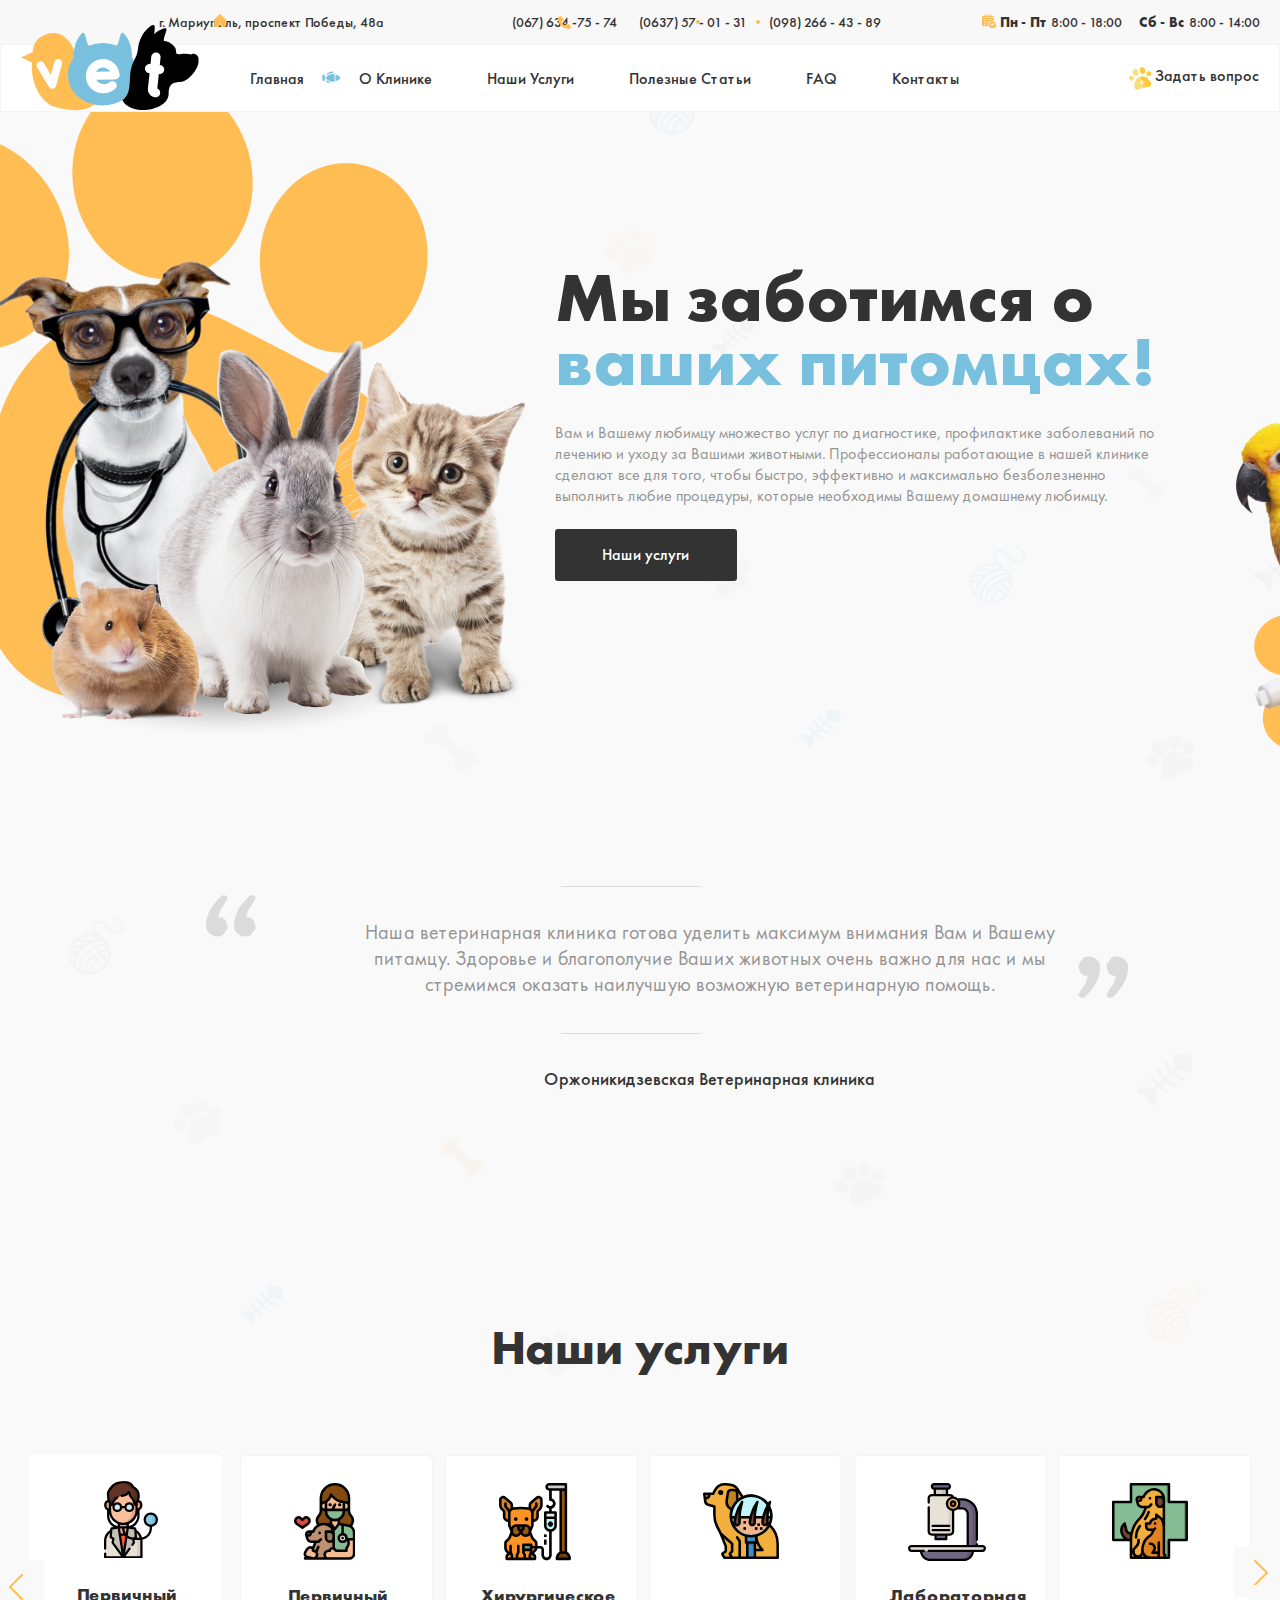
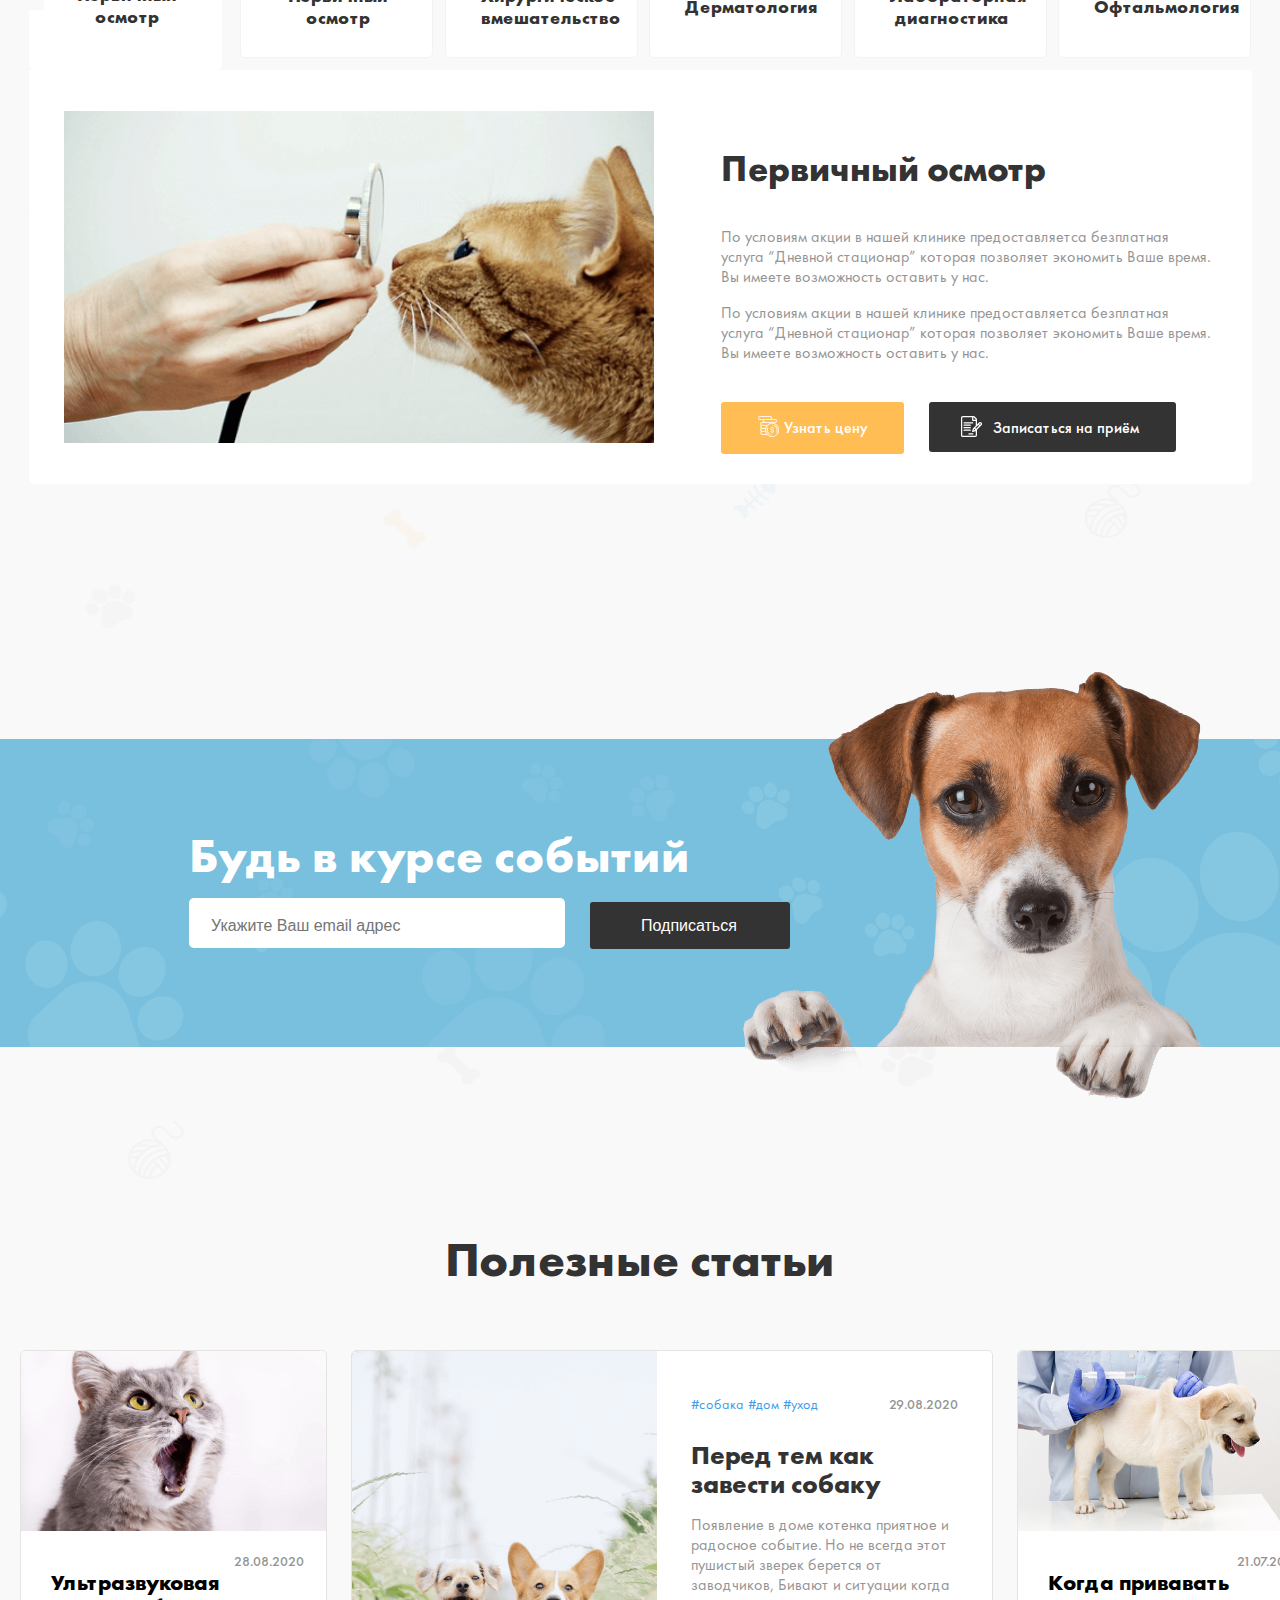
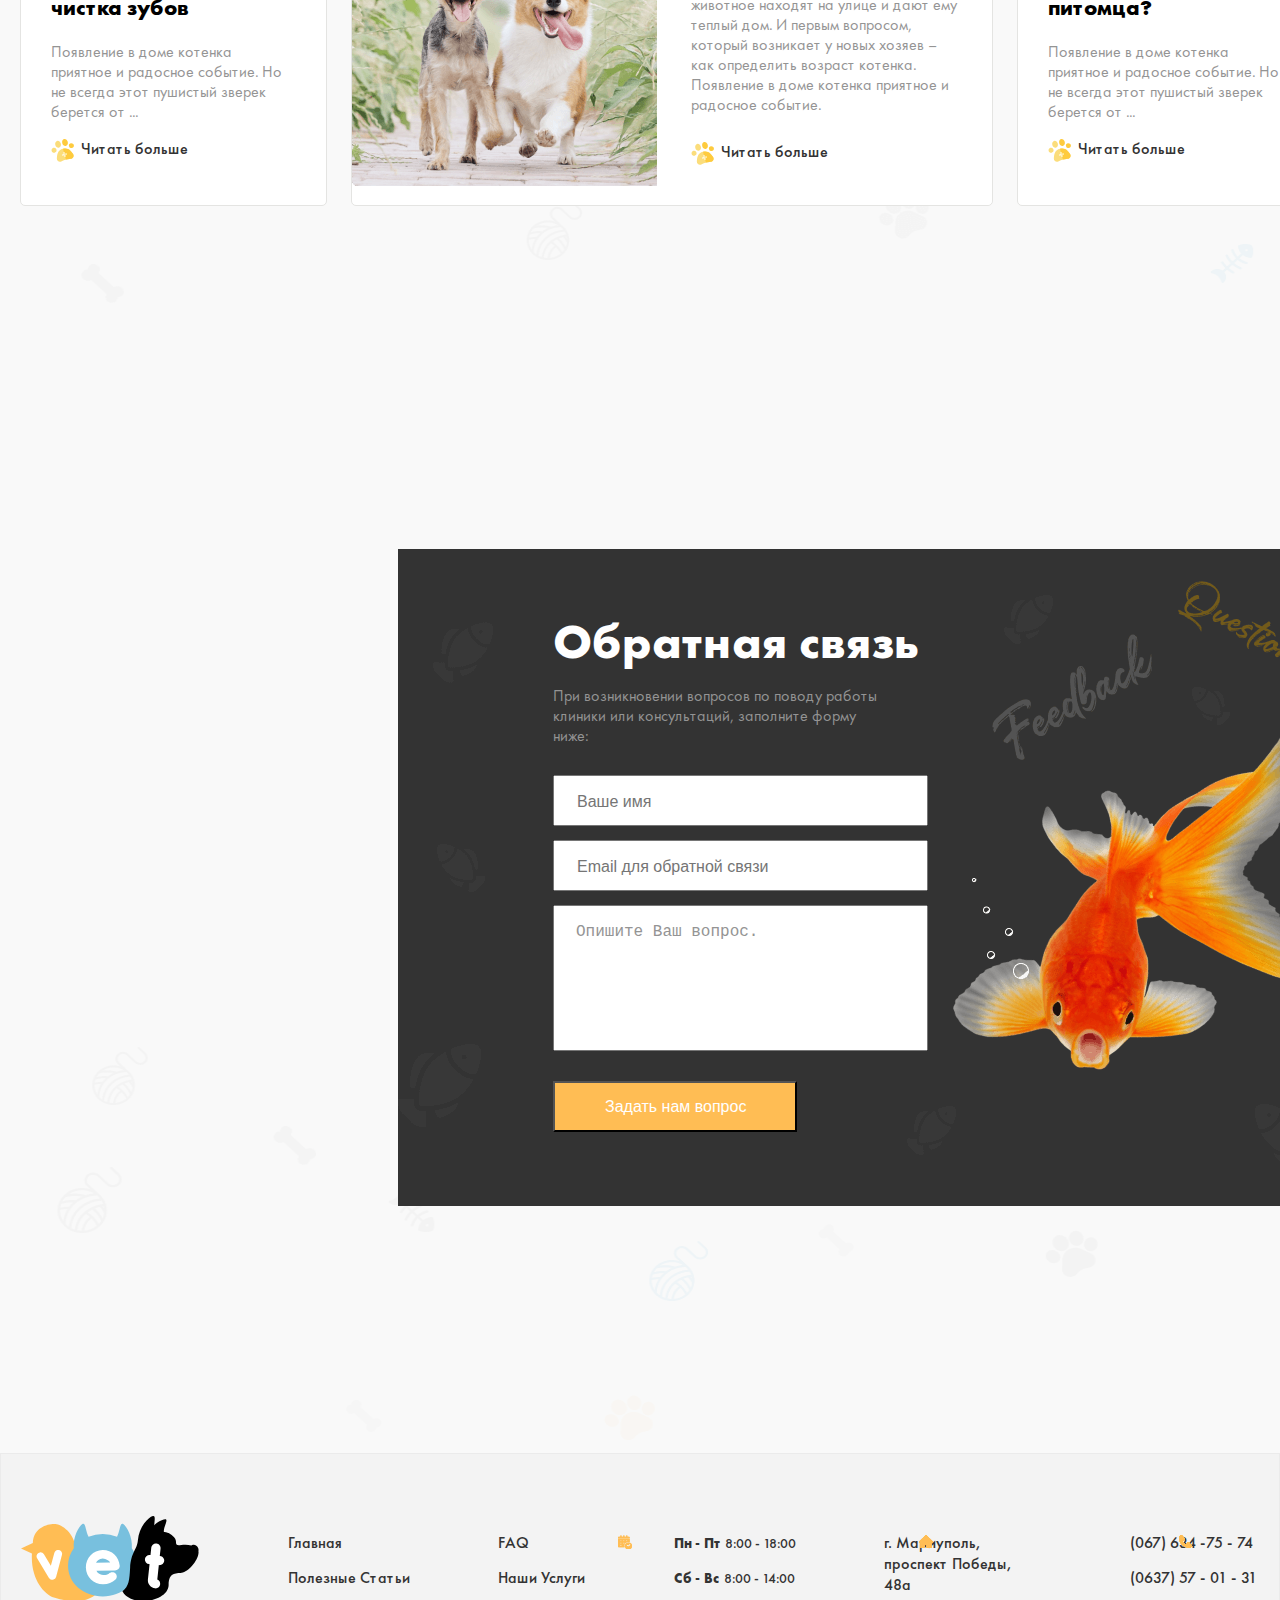
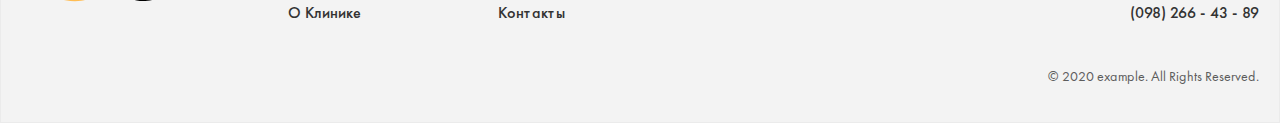
==== index.html @ 791bf82a "O'zgardi" ====
<!DOCTYPE html>
<html lang="en">
<head>
  <meta charset="UTF-8">
  <meta http-equiv="X-UA-Compatible" content="IE=edge">
  <meta name="viewport" content="width=device-width, initial-scale=1.0">
  <link rel="stylesheet" href="./main.css">
  <title>Vetrinary clinic</title>
</head>
<body>
  <!-- Header started -->
  <header class="site-header">
    <div class="header-start">
      <div class="container">
        <address class="header-adress">
          <a href="https://goo.gl/maps/UdEhV4nHPHEZVqum6" target="blank" class="start-link">г. Мариуполь, проспект Победы, 48а</a>
          <ul class="adress-list">
            <li class="adress-item">
              <a href="tell:+0676347574" class="adress-link">(067) 634 -75 - 74</a>
            </li>
            <li class="adress-item">
              <a href="tell:+0637570131" class="adress-link">(0637) 57 - 01 - 31</a>
            </li>
            <li class="adress-item">
              <a href="tell:+0982664389" class="adress-link">(098) 266 - 43 - 89</a>
            </li>
          </ul>
          <ul class="time-list">
            <li class="time-item">
              <strong class="time-bold">Пн - Пт</strong>
              <time class="adress-time" datetime="2023-11-07T08:00+05:00">8:00 - 18:00</time>
            </li>
            <li class="time-item">
              <strong class="time-bold">Сб - Вс</strong>
              <time class="adress-time" datetime="2023-11-07T08:00+05:00">8:00 - 14:00</time>
            </li>
          </ul>
        </address>
      </div>
    </div>
    <div class="header-wrapper">
      <div class="container">
        <div class="header-wrap">
          <a href="index.html" class="header-link">
            <img src="./images/logo.svg" width="178" height="86" alt="Veteterinary cilinic's logo" class="header-image">
          </a>
          <nav class="site-nav">
            <ul class="nav-list">
              <li class="nav-item">
                <a href="#" class="nav-link">Главная</a>
              </li><li class="nav-item">
                <a href="#" class="nav-link">О Клинике</a>
              </li>
              <li class="nav-item">
                <a href="#" class="nav-link">Наши Услуги</a>
              </li>
              <li class="nav-item">
                <a href="#" class="nav-link">Полезные Статьи</a>
              </li>
              <li class="nav-item">
                <a href="#" class="nav-link">FAQ</a>
              </li>
              <li class="nav-item">
                <a href="#" class="nav-link">Контакты</a>
              </li>
            </ul>
          </nav>
          <a href="#" class="header-end__link">Задать вопрос</a>
        </div>
      </div>
    </div>

  </header>
  <!-- Header finished -->
  <!-- Main section started  -->
  <main class="site-main">
    <!-- Hero section started -->
    <section class="hero">
      <div class="container">
        <div class="hero-wrapper">
          <h1 class="hero-title">Мы заботимся о
            <span class="hero-span">ваших питомцах!</span>
          </h1>
          <p class="hero-desc" title="Вам и Вашему любимцу множество услуг по диагностике, профилактике заболеваний по лечению и уходу за Вашими животными. Профессионалы работающие в нашей клинике сделают все для того, чтобы быстро, эффективно и максимально безболезненно выполнить любие процедуры, которые необходимы Вашему домашнему любимцу.">Вам и Вашему любимцу множество услуг по диагностике, профилактике заболеваний по лечению и уходу за Вашими животными. Профессионалы работающие в нашей клинике сделают все для того, чтобы быстро, эффективно и максимально безболезненно выполнить любие процедуры, которые необходимы Вашему домашнему любимцу.</p>
          <a href="" class="hero-link">Наши услуги</a>
        </div>
      </div>
    </section>
    <!-- Hero sectio finished  -->
    <!-- Article section  -->
    <div class="wrap-article">
      <div class="container">
        <div class="article-wrapper">
          <blockquote class="article-blockquote">Наша ветеринарная клиника готова уделить максимум внимания Вам и Вашему питамцу. Здоровье и благополучие Ваших животных очень важно для нас и мы стремимся оказать наилучшую возможную ветеринарную помощь.</blockquote>
          <cite class="article-cite">Оржоникидзевская Ветеринарная клиника</cite>
        </div>
      </div>
    </div>
    <!-- Article section finished  -->
    <!-- Servise section started  -->
    <section class="services">
      <div class="container">
        <h2 class="services-title">Наши услуги</h2>
        <div class="services-wrapper">
          <button type="button" class="services-button"></button>
          <ul class="services-list">
            <li class="services-item">
              <a href="#" class="services-link">
                <h3 class="services-subtitle__befor">Первичный осмотр</h3>
              </a>
            </li>
            <li class="services-item">
              <a href="#" class="services-link">
                <h3   data-1="1234" class="services-subtitle">Первичный осмотр</h3>
              </a>
            </li>
            <li class="services-item">
              <a href="#" class="services-link">
                <h3 class="services-subtitle">Хирургическое вмешательство</h3>
              </a>
            </li>
            <li class="services-item">
              <a href="#" class="services-link">
                <h3 class="services-subtitle">Дерматология</h3>
              </a>
            </li>
            <li class="services-item">
              <a href="#" class="services-link">
                <h3 class="services-subtitle">Лабораторная диагностика</h3>
              </a>
            </li>
            <li class="services-item">
              <a href="#" class="services-link">
                <h3 class="services-subtitle">Офтальмология</h3>
              </a>
            </li>
          </ul>
          <button type="button" class="services-endbutton"></button>
          <div class="services-wrap">
            <img src="./images/cat.png" width="590" height="332" alt="" class="services-image">
            <div class="end-wrapper">
              <h4 class="end-subtitle">Первичный осмотр</h4>
              <p class="top-desc">По условиям акции в нашей клинике предоставляетса безплатная услуга “Дневной стационар” которая позволяет экономить Ваше время. Вы имеете возможность оставить у нас.</p>
              <p class="end-desc">По условиям акции в нашей клинике предоставляетса безплатная услуга “Дневной стационар” которая позволяет экономить Ваше время. Вы имеете возможность оставить у нас.</p>
              <a href="#" class="top-link">Узнать цену</a>
              <a href="#" class="end-link">Записаться на приём</a>
            </div>
          </div>
        </div>
      </div>
    </section>
    <!-- Servise section finished  -->
    <!-- Article subscript started  -->
    <article class="article-subscript">
      <div class="container">
        <div class="subscript-wrapper">
          <h2 class="subscript-title">Будь в курсе событий</h2>
          <form action="https://echo.htmlacademy.ru" method="POST" autocomplete="off" class="subscript-form">
            <input class="subscript-input" type="email" name="usr-email" aria-label="user email" placeholder="Укажите Ваш email адрес"  required>
            <button type="submit" class="subscript-button">Подписаться</button>
          </form>
        </div>
      </div>
    </article>
    <!-- Article subscript finished  -->
    <section class="useful">
      <div class="container">
        <h2 class="useful-title">Полезные статьи</h2>
        <ul class="useful-list">
          <li class="useful-item active-list__item">
            <img src="./images/cattt.png" width="305" height="180" alt="cat's image" class="useful-image">
            <div class="useful-wrap">
              <time datetime="2020-08-28" class="useful-time">28.08.2020</time>
              <div class="useful-subtitle__wrap">
                <h3 class="useful-subtitle">Ультразвуковая чистка зубов</h3>
              </div>
              <div class="useful-text_wrapper">
                <p class="useful-text">Появление в доме котенка приятное и радосное событие. Но не всегда этот пушистый зверек берется от ...</p>
              </div>
              <a href="" class="useful-link">Читать больше</a>
            </div>
          </li>
          <li class="useful-item  active__item">
            <img src="./images/sayr.png" width="305" height="435" alt="trip's image" class="useful-image">
            <ul class="house-list">
              <li class="house-item">
                <div class="useful-wrapper">
                  <div class="usefull-wrap">
                    <ul class="usefull-list">
                      <li class="usefull-item">
                        <a href="" class="usefull-link">#собака</a>
                        <a href="#" class="usefull-link">#дом</a>
                        <a href="#" class="usefull-link active__link">#уход</a>
                        <time datetime="2020-02-29" class="usefull-time">29.08.2020</time>
                      </li>
                    </ul>
                  </div>
                  <div class="usefull-subtitle__wrapper">
                    <h3 class="usefull-subtitle">Перед тем как завести собаку</h3>
                    <p class="usefull-desc">Появление в доме котенка приятное и радосное событие. Но не всегда этот пушистый зверек берется от заводчиков, Бивают и ситуации когда животное находят на улице и дают ему теплый дом. И первым вопросом, который возникает у новых хозяев – как определить возраст котенка. Появление в доме котенка приятное и радосное событие.</p>
                  </div>
                  <a href="" class="useful-link">Читать больше</a>
                </div>
              </li>
            </ul>
          </li>
          <li class="useful-item">
            <img src="./images/muolaja.png" width="305" height="180" alt="treatment's image" class="useful-image">
            <div class="useful-wrap">
              <time datetime="2020-07-21" class="useful-time">21.07.2020</time>
              <h3 class="useful-subtitle">Когда привавать питомца?</h3>
              <div class="useful-text_wrapper">
                <p class="useful-text">Появление в доме котенка приятное и радосное событие. Но не всегда этот пушистый зверек берется от ...</p>
              </div>
              <a href="" class="useful-link">Читать больше</a>
            </div>
          </li>
        </ul>
      </div>
    </section>
    <!-- Article subscript finished -->
    <!-- Contact section started  -->
    <section class="contact">
      <div class="container">
        <div class="contact-wrapper">
          <div class="frame-wrap"><iframe src="https://www.google.com/maps/embed?pb=!1m18!1m12!1m3!1d2715.565682645302!2d37.642411599999996!3d47.1075844!2m3!1f0!2f0!3f0!3m2!1i1024!2i768!4f13.1!3m3!1m2!1s0x40e6e6701cd9c691%3A0xe9b99fd0268f089c!2z0L_RgNC-0YHQvy4g0J_QvtCx0LXQtNGLLCA0ONCwLCDQnNCw0YDQuNGD0L_QvtC70YwsINCU0L7QvdC10YbQutCw0Y8g0L7QsdC70LDRgdGC0YwsINCj0LrRgNCw0LjQvdCwLCA4NzUwMA!5e0!3m2!1sru!2s!4v1688660190883!5m2!1sru!2s" width="462" height="652" style="border:0;" allowfullscreen="" loading="lazy" referrerpolicy="no-referrer-when-downgrade"></iframe></div>
          <div class="contact-wrap">
            <h2 class="contact-title">Обратная связь</h2>
            <div class="text-wrap">
              <p class="contact-text">При возникновении вопросов по поводу работы клиники или консультаций, заполните форму ниже:</p>
            </div>
            <form action="https://echo.htmlacademy.ru" method="POST" autocomplete="off" class="contact-form">
              <input type="text"
              placeholder="Ваше имя" name="user_name" aria-label="user name" class="contact-input" required>
              <input type="email" name="user_email" aria-label="user email" placeholder="Email для обратной связи" class="contact-input">
              <textarea name="user_feedback" aria-label="user feedback" cols="30" rows="10" class="contact-textarea" placeholder="Опишите Ваш вопрос."></textarea>
              <button type="submit" class="contact-button">Задать нам вопрос</button>
            </form>
          </div>
        </div>
      </div>
    </section>
  </main>
  <!-- Main finished -->
  <!-- footer section starated  -->
  <footer class="site-footer">
    <div class="container">
      <address class="footer-address">
        <a href="index.html" class="footer-link">
          <img src="./images/logo.svg" width="178" height="86" alt="Veteterinary cilinic's logo" class="footer-logo">
        </a>
        <ul class="footer-list">
          <li class="footer-item">
            <a href="" class="item-link">Главная</a>
          </li>
          <li class="footer-item">
            <a href="" class="item-link">Полезные Статьи</a>
          </li>
          <li class="footer-item">
            <a href="" class="item-link">О Клинике</a>
          </li>
        </ul>
        <ul class="footer-list">
          <li class="footer-item">
            <a href="" class="item-link">FAQ</a>
          </li>
          <li class="footer-item">
            <a href="" class="item-link">Наши Услуги</a>
          </li>
          <li class="footer-item">
            <a href="" class="item-link">Контакты</a>
          </li>
        </ul>
        <ul class="footer-list">
          <li class="footer-item">
            <strong class="bold">Пн - Пт</strong>
            <time datetime="2023-11-07T08:00-06:00" class="footer-time"> 8:00 - 18:00</time>
          </li>
          <li class="footer-item">
            <strong class="bold">Сб - Вс</strong>
            <time class="footer-time" datetime="2023-11-07T08:00-02:00" >8:00 - 14:00</time>
          </li>
        </ul>
        <ul class="footer-list">
          <li class="footer-item">
            <div class="link-wrap"><a href="https://goo.gl/maps/UdEhV4nHPHEZVqum6" target="blank"  class="item-link">г. Мариуполь, проспект Победы, 48а</a></div>
          </li>
        </ul>
        <ul class="footer-list">
          <li class="footer-item">
            <a href="tel:0676347574" class="item-link">(067) 634 -75 - 74</a>
          </li>
          <li class="footer-item">
            <a href="tel:637570131" class="item-link">(0637) 57 - 01 - 31</a>
          </li>
          <li class="footer-item">
            <a href="tel:0982664389" class="item-link">(098) 266 - 43 - 89</a>
          </li>
        </ul>
      </address>
      <p class="footer-desc">© 2020 example. All Rights Reserved.</p>
    </div>
  </footer>


</body>
</html>
---- main.css ----
@font-face {
  font-display: swap;
  font-family: "FuturaPT";
  font-weight: 400;
  src: url("./fonts/FuturaPT-Book.woff") format("woff"),
  url("./fonts/FuturaPT-Book.woff2") format("woff2");
}
@font-face {
  font-display: swap;
  font-family: "FuturaPT";
  font-weight: 500;
  src: url("./fonts/FuturaPT-Medium.woff") format("woff"),
  url("./fonts/FuturaPT-Medium.woff2") format("woff2");
}
@font-face {
  font-display: swap;
  font-family: "FuturaPT";
  font-weight: 700;
  src: url("./fonts/FuturaPT-Bold.woff") format("woff"),
  url("./fonts/FuturaPT-Bold.woff2") format("woff2");
}
*{
  box-sizing: border-box;
}
html {
  height: 100%;
}
img {
  display: flex;
  flex-direction: column;
}
body {
  margin: 0;
  font-family: "FuturaPT", "Arial", sans-serif;
  font-weight: 500;
  background-image: url("./images/bgbd.png");
  background-size: 1554px 4367px;
  background-color: #f9f9f9;
}
.container {
  max-width: 1350px;
  width: 100%;
  margin: 0 auto;
  padding: 0 20px;
}
/* Header started */
.site-header {
  background-color: #fff;
}
.header-start {
  padding-top: 11px;
  padding-bottom: 12px;
  background-color: #f9f8f8;
}
.header-adress {
  position: relative;
  display: flex;
  justify-content: flex-end;
  align-items: center;
}
.start-link {
  margin-right: 128px;
  color: #333;
  font-size: 14px;
  font-style: normal;
  line-height: normal;
  text-decoration: none;
}
.start-link::before {
  position: absolute;
  top: 3px;
  left: 193px;
  width: 14px;
  height: 13px;
  background-image: url("./images/house.svg");
  background-repeat: no-repeat;
  content: "";
}
.adress-link {
  color: #333;
  font-size: 14px;
  line-height: normal;
  font-style: normal;
  text-decoration: none;
  transition:
  color 0.3s linear,
  background-color 0.3s linear,
  opacity 0.3s linear;
}
.adress-link:hover {
  color: #ffbd54;
}
.adress-link:active {
  color: #333;
  opacity: 0.6;
}
.adress-list {
  display: flex;
  margin-right: 119px;
  margin-top: 0;
  margin-bottom: 0;
  padding-left: 0;
  list-style: none;
}
.adress-list::before {
  position: absolute;
  top: 5px;
  left: 538px;
  width: 13px;
  height: 13px;
  background-image: url("./images/phone.svg");
  background-repeat: no-repeat;
  content: "";
}
.adress-item:not(:last-child) {
  margin-right: 22px;
}
.adress-item:nth-child(2)::before {
  position: absolute;
  top: 9px;
  left: 676px;
  width: 4px;
  height: 4px;
  border-radius: 50%;
  background-color: #ffbd54;
  content: "";
}
.adress-item:nth-child(2)::after {
  position: absolute;
  top: 9px;
  right: 500px;
  width: 4px;
  height: 4px;
  border-radius: 50%;
  background-color: #ffbd54;
  content: "";
}
.time-list {
  display: flex;
  margin-top: 0;
  margin-bottom: 0;
  gap: 17px;
  justify-content: space-between;
  padding-left: 0;
  list-style: none;
}
.time-list::before {
  position: absolute;
  top: 3px;
  right: 264px;
  width: 14px;
  height: 14px;
  background-image: url("./images/schedule.svg");
  content: "";
}
.time-bold {
  color: #333;
  font-size: 14px;
  font-style: normal;
  line-height: normal;
}
.adress-time {
  color: #333;
  font-size: 14px;
  font-style: normal;
  line-height: normal;
}
.header-wrapper {
  background-color: #fff;
  border: 1px solid #f3f3f3;
}
.header-wrap {
  position: relative;
  display: flex;
  justify-content: flex-end;
  align-items: center;
  padding-top: 20px;
  padding-bottom: 20px;
  z-index: 1;
}
.header-image:hover {
  opacity: 0.8;
}
.header-image:active {
  opacity: 0.6;
}
.header-link {
  position: absolute;
  top: -20px;
  left: 0;
  z-index: 3;
  text-decoration: none;
}
.nav-list {
  display: flex;
  justify-content: flex-end;
  align-items: center;
  margin-top: 0;
  margin-bottom: 0;
  padding-left: 0;
  list-style: none;
}
.nav-list::before {
  position: absolute;
  top: 22px;
  left: 299px;
  width: 20px;
  height: 20px;
  background-image: url("./images/fish.svg");
  content: "";
}
.nav-item:not(:last-child) {
  margin-right: 55px;
}
.nav-item {
  margin-right: 195px;
}

.nav-link {
  color: #333;
  font-size: 16px;
  line-height: normal;
  text-decoration: none;
  border-bottom: 5px solid transparent;
  transition:
  color 0.3s linear,
  border 0.3s linear,
  opacity 0.3s linear;
}
.nav-link:hover {
  border-color:  #f4ffad;
}
.nav-link:active {
  border-color: #f4ffad;
  opacity: 0.6;
}
.header-end__link {
  color: #333;
  text-align: right;
  font-size: 16px;
  line-height: normal;
  text-decoration: none;
  border-bottom: 5px solid transparent;
  transition:
  color 0.3s linear,
  border 0.3s linear,
  opacity 0.3s linear;
}
.header-end__link::before {
  position: absolute;
  right: 103px;
  right: 107px;
  width: 25px;
  height: 25px;
  background-image: url("./images/dog.svg");
  content: "";
}
.header-end__link:hover {
  border-color: #f4ffad;
}
.header-end__link:active {
  opacity: 0.6;
}
/* Header started  */
/* Hero section started  */
.site-main {
}
.hero {
  padding-top: 153px;
  padding-right: 97px;
  padding-bottom: 354px;
  background-position: calc(50% - 517px) calc(50% + -155px), calc(50% - -740px) calc(50% + 120px);
  background-image: url("./images/Grouphero.png"), url("./images/Groupheroikki.png");
  background-repeat: no-repeat;
}
.hero-wrapper {
  position: relative;
  margin-left: auto;
  width: 608px;
}
.hero-title {
  margin-top: 0;
  margin-bottom: 29px;
  color: #333;
  font-size: 70px;
  font-weight: 700;
  line-height: 64px;
}
.hero-span {
  display: block;
  color: #78c0de;
  font-size: 70px;
  font-weight: 700;
  line-height: 64px;

}
.hero-desc {
  margin-top: 0;
  margin-bottom: 38px;
  color: #949494;
  font-size: 16px;
  font-weight: 400;
  line-height: 21px;
}
.hero-link {
  padding: 15px 48px 16px 47px;
  color: #fff;
  font-size: 16px;
  line-height: normal;
  border-radius: 3px;
  background-color: #333;
  text-decoration: none;
  transition:
  color 0.3s linear,
  background-color 0.3s linear,
  opacity 0.3s linear;
}
.hero-link:hover {
  color: #333;
  border-radius: 3px;
  background-color: #ffbd54;
}
.hero-link:active {
  color: #333;
  border-radius: 3px;
  background-color: #ffbd54;
  opacity: 0.6;
}
/* Header section finished */
/* Article section started  */
.wrap-article {
  padding-bottom: 191px;
  position: relative;
}
.article-wrapper {
  width: 753px;
  margin-left: 313px;
  margin-right: 244px;
}
.article-wrapper::before {
  position: absolute;
  top: calc(25% - 115px);
  left: calc(50% + -434px);
  width: 142px;
  height: 128px;
  background-image: url("./images/left.svg");
  background-repeat: no-repeat;
  content: "";
}
.article-wrapper::after {
  position: absolute;
  top: calc(25% - 54px);
  right: calc(50% + -580px);
  width: 142px;
  height: 128px;
  background-image: url("./images/right.svg");
  background-repeat: no-repeat;
  content: "";
}
.article-blockquote {
  display: flex;
  align-items: center;
  margin: 0;
  margin-bottom: 70px;
  color: #949494;
  text-align: center;
  font-size: 20px;
  font-weight: 400;
  line-height: normal;
}
.article-blockquote::before {
  position: absolute;
  top: calc(25% - 124px);
  left: calc(50% + -79px);
  width: 142px;
  height: 1px;
  background-image: url("./images/line.svg");
  background-repeat: no-repeat;
  content: "";
}
.article-blockquote::after {
  position: absolute;
  top: calc(25% - -23px);
  left: calc(50% + -79px);
  width: 142px;
  height: 1px;
  background-image: url("./images/line.svg");
  background-repeat: no-repeat;
  content: "";
}
.article-cite {
  display: block;
  margin: 0 auto;
  text-align: center;
  color: #333;
  font-size: 18px;
  font-style: normal;
  line-height: normal;
}
/* Article section finished */
/* services section started  */
.services {
  padding-bottom: 145px;
}
.services-title {
  text-align: center;
  margin-bottom: 80px;
  color: #333;
  font-size: 48px;
  font-weight: 700;
  line-height: 54px;
}
.services-wrapper {
  position: relative;
}
.services-button {
  position: absolute;
  top: 105px;
  left: -26px;
  width: 50px;
  height: 50px;
  margin-right: 50px;
  background-color: #f9f9f9;
  border: none;
  z-index: 5;
  transition:
  color 0.3s linear,
  background-color 0.3s linear,
  opacity 0.3s linear;
}
.services-endbutton {
  position: absolute;
  top: 92px;
  right: -74px;
  width: 50px;
  height: 50px;
  margin-right: 50px;
  background-color: #f9f9f9;
  border: none;
  z-index: 5;
  transition:
  color 0.3s linear,
  background-color 0.3s linear,
  opacity 0.3s linear;
}
.services-button::before {
  position: absolute;
  top: 14px;
  left: 15px;
  width: 14px;
  height: 26px;
  background-image: url("./images/arrow.svg");
  background-repeat: no-repeat;
  content: "";
}
.services-endbutton::after {
  position: absolute;
  top: 12px;
  right: 16px;
  width: 14px;
  height: 26px;
  background-image: url("./images/arrowch.svg");
  background-repeat: no-repeat;
  content: "";
}
.services-button:hover  {
  background-color: #fff;
}
.services-button:active  {
  opacity: 0.6;
}
.services-endbutton:hover {
  background-color: #fff;
}
.services-endbutton:active {
  opacity: 0.6;
}
.services-list {
  display: flex;
  justify-content: space-between;
  align-items: flex-start;
  width: 1223px;
  margin: 0 auto;
  margin-bottom: 0;
  padding-left: 0;
  list-style: none;
}
.services-item {
  position: relative;
  width: 193px;
  padding: 129px 32px 28px 35px;
  border-radius: 5px 5px 0px 0px;
  background-color: #fff;
  border-radius: 5px;
  margin: 0;
  border: 1px solid #f3f3f3;
  transition:
  color 0.3s linear,
  background-color 0.3s linear,
  opacity 0.3s linear;
}
.services-item:hover {
  opacity: 0.8;
}
.services-item:active {
  opacity: 0.6;
}
.services-item:first-child {
  width: 193px;
  border-bottom: 42px;
  margin: 0;
  margin-right: 7px;
  padding-bottom: 42px;
  border: none;
}
.services-item:nth-child(2) {
  width: 193px;
}
.services-item:nth-child(3) {
  width: 193px;
}
.services-item:nth-child(4) {
  width: 193px;
  padding-top: 140px;
  padding-bottom: 39px;
}
.services-item:nth-child(5) {
  width: 193px;
}.services-item:nth-child(6) {
  width: 193px;
  padding-top: 140px;
  padding-bottom: 39px;
}

.services-item:nth-child(5) {
  width: 193px;
}
.services-item:nth-child(6) {
  width: 193px;
  padding-top: 140px;
  padding-bottom: 39px;
}
.services-link {
  text-decoration: none;
}
.services-subtitle {
  margin-top: 0;
  margin-bottom: 0;
  color: #333;
  text-align: center;
  font-size: 18px;
  line-height: 22px;
}
.services-subtitle__befor {
  margin-top: 0;
  margin-bottom: 0;
  color: #333;
  text-align: center;
  font-size: 18px;
  line-height: 22px;
}
.services-subtitle__befor::before {
  position: absolute;
  top: 26px;
  left: 75px;
  width: 61px;
  height: 77px;
  background-image: url("./images/doctor.svg");
  background-repeat: no-repeat;
  content: "";
}
.services-subtitle::before {
  position: absolute;
  top: 27px;
  left: 53px;
  width: 61px;
  height: 77px;
  content: "";
}
.services-item:nth-child(2) .services-subtitle::before {
  background-image: url("./images/woman.svg");
  width: 61px;
  height: 77px;
}
.services-item:nth-child(3) .services-subtitle::before{
  background-image: url("./images/dogm.svg");
  width: 72px;
  height: 78px;
}
.services-item:nth-child(4) .services-subtitle::before {
  background-image: url("./images/gogdog.svg");
  width: 76px;
  height: 76px;
}
.services-item:nth-child(5) .services-subtitle::before {
  background-image: url("./images/texnno.svg");
  width: 78px;
  height: 78px;
}
.services-item:nth-child(6) .services-subtitle::before{
  background-image: url("./images/gogh.svg");
  width: 76px;
  height: 76px;
}
.services-wrap {
  display: flex;
  width: 1223px;
  margin: 0 auto;
  border-radius: 0px 5px 5px 5px;
  background-color: #fff;
  padding-left: 35px;
  padding-top: 41px;
  padding-bottom: 41px;
}
.services-image {
  margin-right: 67px;
}
.end-wrapper {
  position: relative;
  width: 492px;
}
.end-subtitle {
  color: #333;
  font-size: 36px;
  line-height: 20px;
}
.top-desc {
  margin-bottom: 9px;
  color: #949494;
  font-size: 16px;
  font-weight: 400;
  line-height: 20px;
}
.end-desc {
  margin-bottom: 54px;
  color: #949494;
  font-size: 16px;
  font-weight: 400;
  line-height: 20px;
}
.top-link {
  margin-right: 21px;
  padding: 15px 36px 16px 63px;
  color: #fff;
  font-size: 16px;
  line-height: normal;
  border-radius: 3px;
  background: #ffbd54;
  text-decoration: none;
  transition:
  color 0.3s linear,
  background-color 0.3s linear,
  opacity 0.3s linear;
}
.top-link::before {
  position: absolute;
  top: 305px;
  left: 37px;
  width: 21px;
  height: 21px;
  background-image: url("./images/top.svg");
  background-repeat: no-repeat;
  content: "";
}
.top-link:hover {
  color: #ffbd54;
  border-radius: 3px;
  background-color: #333;
}
.top-link:active {
  opacity: 0.6;
}
.end-link {
  padding: 15px 37px 14px 64px;
  color: #fff;
  font-size: 16px;
  line-height: normal;
  border-radius: 3px;
  background: #333;
  text-decoration: none;
  transition:
  color 0.3s linear,
  background-color 0.3s linear,
  opacity 0.3s linear;
}
.end-link::before {
  position: absolute;
  top: 305px;
  left: 240px;
  width: 21px;
  height: 21px;
  background-image: url("./images/end.svg");
  background-repeat: no-repeat;
  content: "";
}
.end-link:hover {
  color: #333;
  border-radius: 3px;
  background-color: #ffbd54;
}
.end-link:active {
  opacity: 0.6;
}
/* Services section finished */
/* Article subscript started */
.article-subscript {
  padding-top: 90px;
  padding-bottom: 88px;
  background-image: url("./images/kuchuk.png");
  background-repeat: no-repeat;
  background-position: center top 2px;
}
.subscript-wrapper {
  margin-left: 82px;
  padding: 87px;
}
.subscript-title {
  margin-bottom: 32px;
  color: #fff;
  font-size: 48px;
  font-weight: 700;
  line-height: 20px;
}
.subscript-input {
  padding: 18px 147px 12px 22px;
  margin-right: 21px;
  color: #949494;
  font-size: 16px;
  font-weight: 400;
  border: none;
  line-height: 20px;
  border-radius: 5px;
  background-color: #fff;
}
.subscript-button {
  padding: 15px 53px 14px 51px;
  color: #fff;
  font-size: 16px;
  line-height: normal;
  border-radius: 3px;
  background-color: #333;
  border: none;
  transition:
  color 0.3s linear,
  background-color 0.3s linear,
  opacity 0.3s linear;
}
.subscript-button:hover {
  color: #333;
  border-radius: 3px;
  background-color: #ffbd54;
}
.subscript-button:active {
  opacity: 0.6;
}
/* Article subscript finished */
/* Useful section started */
.useful {
  padding-top: 126px;
  padding-bottom: 265px;
}
.useful-wrap {
  margin: 0 auto;
  position: relative;
  width: 305px;
  padding: 21px 22px 38px 30px;
}
.useful-subtitle__wrap {
  width: 182px;
}
.useful-title {
  margin-top: 0;
  margin-bottom: 0;
  margin-bottom: 80px;
  color: #333;
  text-align: center;
  font-size: 48px;
  font-weight: 700;
  line-height: 20px;
}
.useful-list {
  display: flex;
  list-style: none;
  padding-left: 0;
}
.useful-item {
  border-radius: 5px;
  border: 1px solid #f3f3f3;
  background-color: #fff;
  border-radius: 5px;
  border: 1px solid #e4e4e2;
}
.house-list {
  display: flex;
  justify-content: space-between;
  list-style: none;
  padding-left: 0;
}
.house-item {
  padding-top: 42px;
  padding-left: 34px;
  padding-bottom: 39px;
  padding-right: 31px;
  border-radius: 5px;
  border-bottom: none;
  background: #fff;
}
.active-list__item {
  margin-right: 24px;
}
.useful-time {
  display: block;
  text-align: end;
  color: #949494;
  font-size: 14px;
  line-height: normal;
}
.useful-subtitle {
  margin-top: 0;
  color: #000;
  font-size: 22px;
  font-weight: 700;
  line-height: 25px;
}
.useful-text_wrapper {
  width: 244px;
}
.useful-text {
  color: #949494;
  font-size: 16px;
  font-weight: 400;
  line-height: 20px;
}
.useful-link {
  color: #333;
  font-size: 16px;
  line-height: normal;
  text-decoration: none;
  transition:
  color 0.3s linear,
  background-color 0.3s linear,
  opacity 0.3s linear;
}
.useful-link:hover {
  color: #ffbd54;
}
.useful-link:active {
  color: #333333;
  opacity: 0.6;
}
.useful-link::before {
  display: inline-flex;
  width: 25px;
  height: 25px;
  margin-right: 5px;
  background-image: url("./images/dog.svg");
  background-repeat: no-repeat;
  background-position: center;
  vertical-align: middle;
  content: "";
}
.usefull-wrap {
}
.usefull-list {
  list-style: none;
  padding-left: 0;
}
.usefull-item {
}
.active__item {
  display: flex;
  margin-right: 24px;
}
.usefull-link {
  color: #3d9cea;
  text-align: center;
  font-size: 14px;
  font-weight: 400;
  line-height: 22px;
  text-decoration: none;
}

.usefull-time {
  text-align: right;
  color: #949494;
  font-size: 14px;
  line-height: normal;
}
.useful-wrapper {

}
.usefull-subtitle__wrapper {
  width: 270px;
}
.usefull-subtitle {
  margin-bottom: 0;
  color: #333;
  font-size: 26px;
  font-weight: 700;
  line-height: 29px;
}
.usefull-desc {
  margin-bottom: 26px;
  color: #949494;
  font-size: 16px;
  font-weight: 400;
  line-height: 20px;
}
.usefull-endlink {
  color: #333;
  font-size: 16px;
  line-height: normal;
  text-decoration: none;
}
.useful-link {
  text-decoration: none;
}
.active__link {
  margin-right: 67px;
}
/* Article subscript finished */
/* Contact section started */
.contact {
  margin: 0 auto;
  padding-top: 62px;
  padding-bottom: 247px;
}
.text-wrap {
  width: 334px;
}
.contact-wrap {
  position: relative;
  top: 0px;
  left: -87px;
  width: 965px;
  padding: 62px 0 74px 155px;
  background-image: url("./images/contact.png");
  background-repeat: no-repeat;
  background-color: #333333;
}
.contact-title {
  margin-top: 0;
  margin-bottom: 14px;
  color: #fff;
  font-size: 48px;
  font-weight: 700;
  line-height: normal;
}
.contact-wrapper {
  position: relative;
  margin-left: 465px;
}
.frame-wrap {
  position: absolute;
  left: -550px;
  z-index: 5;
}
.contact-text {
  margin-top: 0;
  margin-bottom: 29px;
  color: #949494;
  font-size: 16px;
  font-weight: 400;
  line-height: 20px;
}
.contact-form {
  display: flex;
  flex-direction: column;
  align-items: start;
}
.contact-input {
  width: 375px;
  padding-left: 22px;
  padding-top: 16px;
  padding-bottom: 13px;
  margin-bottom: 14px;
  color: #949494;
  font-size: 16px;
  font-weight: 400;
  line-height: normal;
}
.contact-textarea {
  width: 375px;
  height: 42px;
  padding-left: 22px;
  padding-top: 17px;
  padding-bottom: 127px;
  margin-bottom: 30px;
  resize: none;
  outline: none;
  color: #949494;
  font-size: 16px;
  font-weight: 400;
  line-height: normal;
  overflow:  hidden;
}
.contact-button {
  padding: 15px 49px 14px 50px;
  color: #fff;
  font-size: 16px;
  line-height: normal;
  background-color: #ffbd54;
}
.contact-textarea::placeholder {
  color: #949494;
  font-size: 16px;
  font-weight: 400;
  line-height: normal;
}
/* Contact section finished */
/* Footer section started */
.site-footer {
  padding-top: 62px;
  padding-bottom: 23px;
  border: 1px solid #ebebeb;
  background-color: #f3f3f3;
}
.footer-address {
  position: relative;
  display: flex;
  justify-content: space-between;
}
.link-wrap {
  width: 157px;
}
.footer-list {
  padding-left: 0;
  list-style: none;}
  .footer-item {
    margin-bottom: 14px;
  }
  .footer-item::before {
    position: absolute;
    top: 19px;
    left: 1158px;
    width: 13px;
    height: 13px;
    background-image: url("./images/phone.svg");
    background-repeat: no-repeat;
    content: ""
  }
  .item-link {
    color: #333;
    font-size: 16px;
    font-style: normal;
    line-height: normal;
    text-decoration: none;
    border-bottom: 5px solid transparent;
    transition:
    border-color 0.3s linear,
    opacity 0.3s linear;
  }
  .item-link:hover {
    border-color: #f4ffad;
  }
  .item-link:active {
    opacity: 0.6;
  }
  .item-link::before {
    position: absolute;
    top: 19px;
    left: 898px;
    width: 14px;
    height: 13px;
    background-image: url("./images/house.svg");
    background-repeat: no-repeat;
    content: "";
  }
  .bold {
    color: #333;
    font-size: 14px;
    font-style: normal;
    line-height: normal;
  }
  .bold::before {
    position: absolute;
    top: 19px;
    right: 627px;
    width: 14px;
    height: 14px;
    background-image: url("./images/schedule.svg");
    content: "";
  }
  .footer-time {
    color: #333;
    font-size: 14px;
    font-style: normal;
    font-weight: 500;
    line-height: normal;
  }
  .footer-desc {
    display: block;
    text-align: end;
    color: #5C5C5C;
    font-size: 14px;
    font-weight: 400;
    line-height: normal;
  }
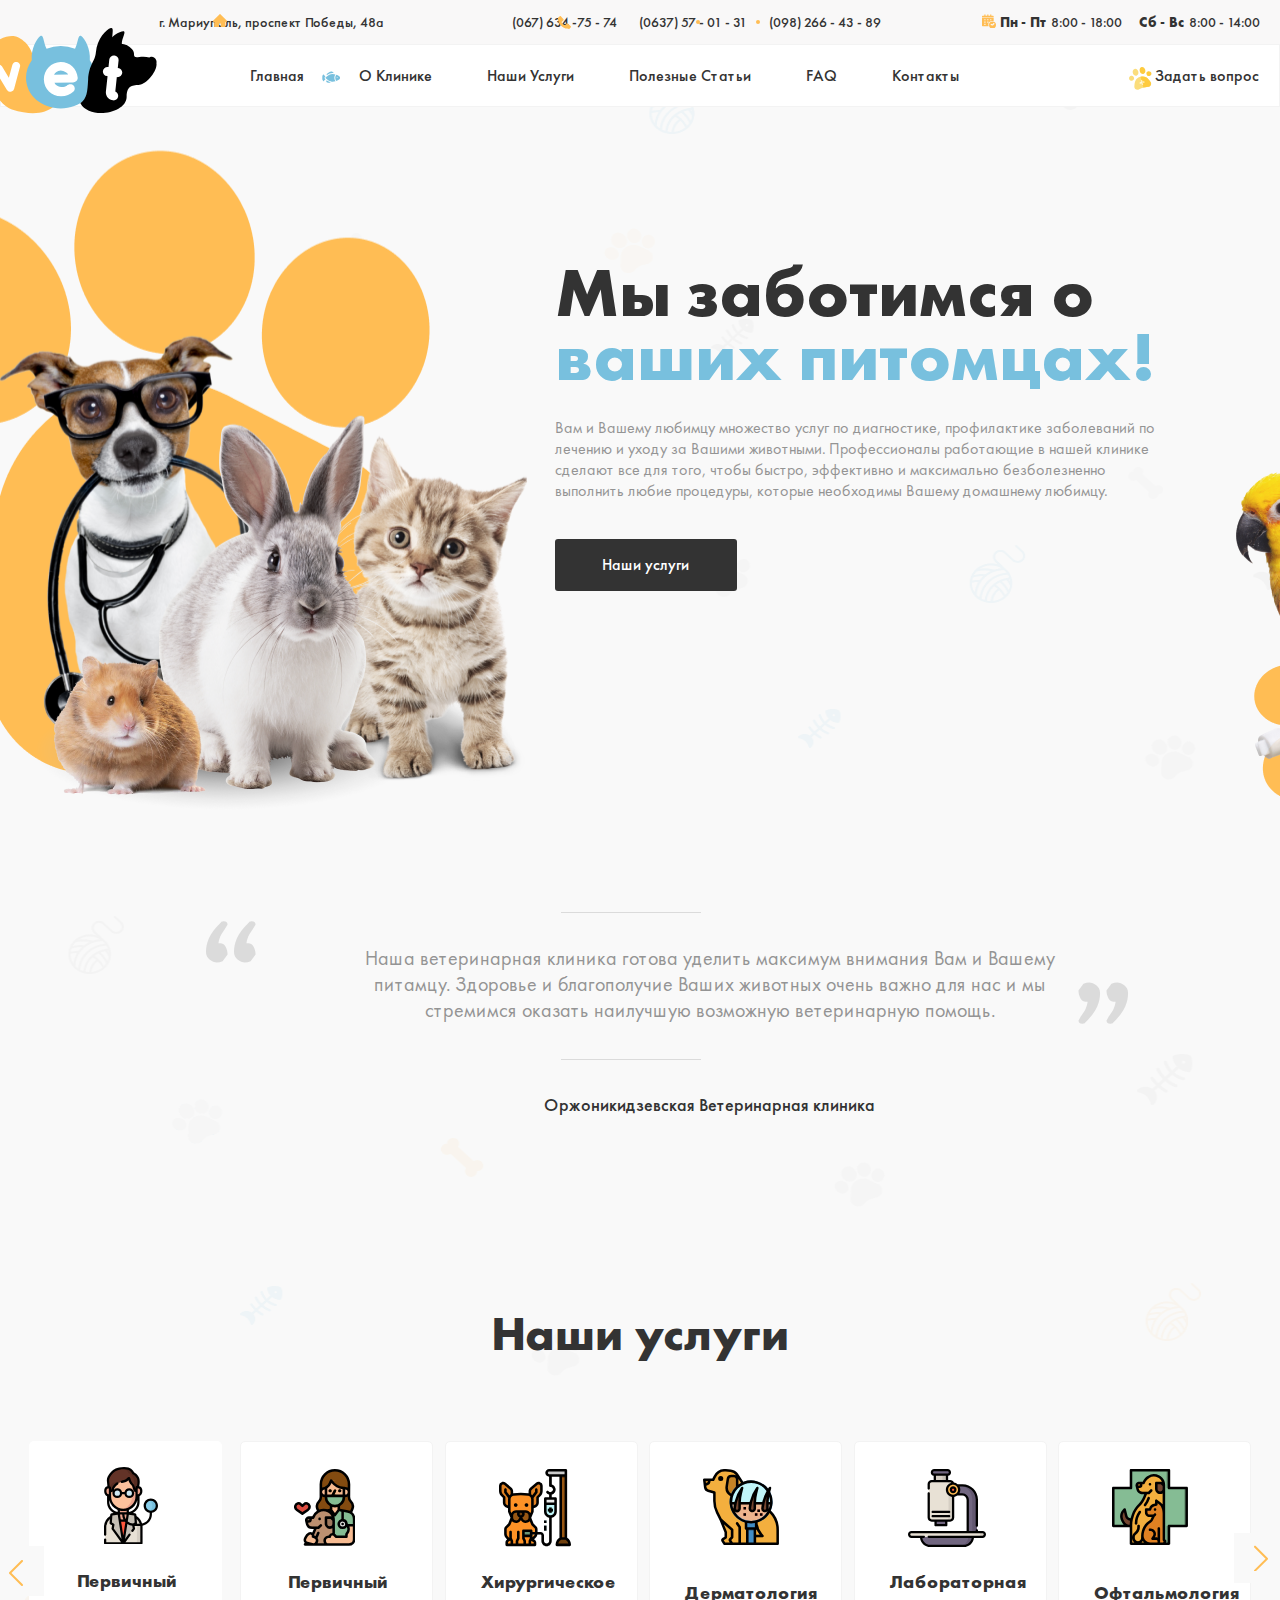
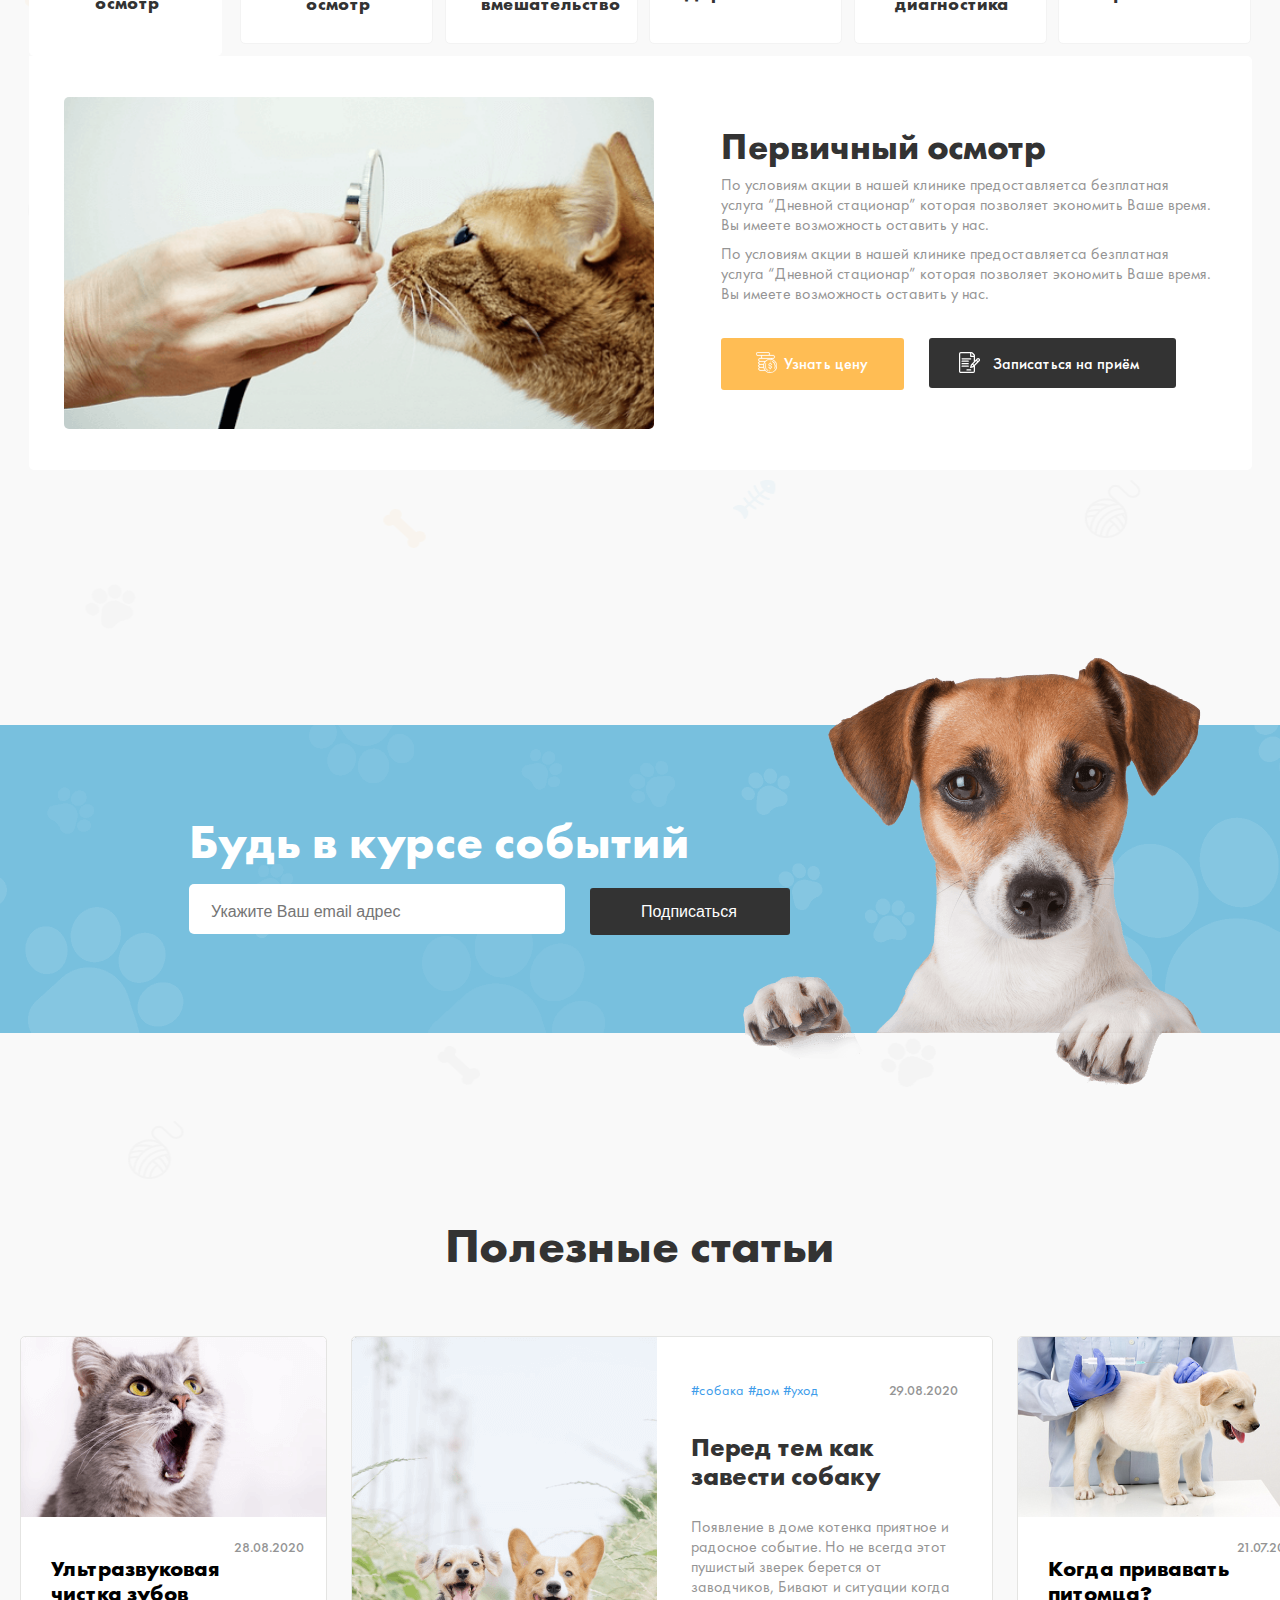
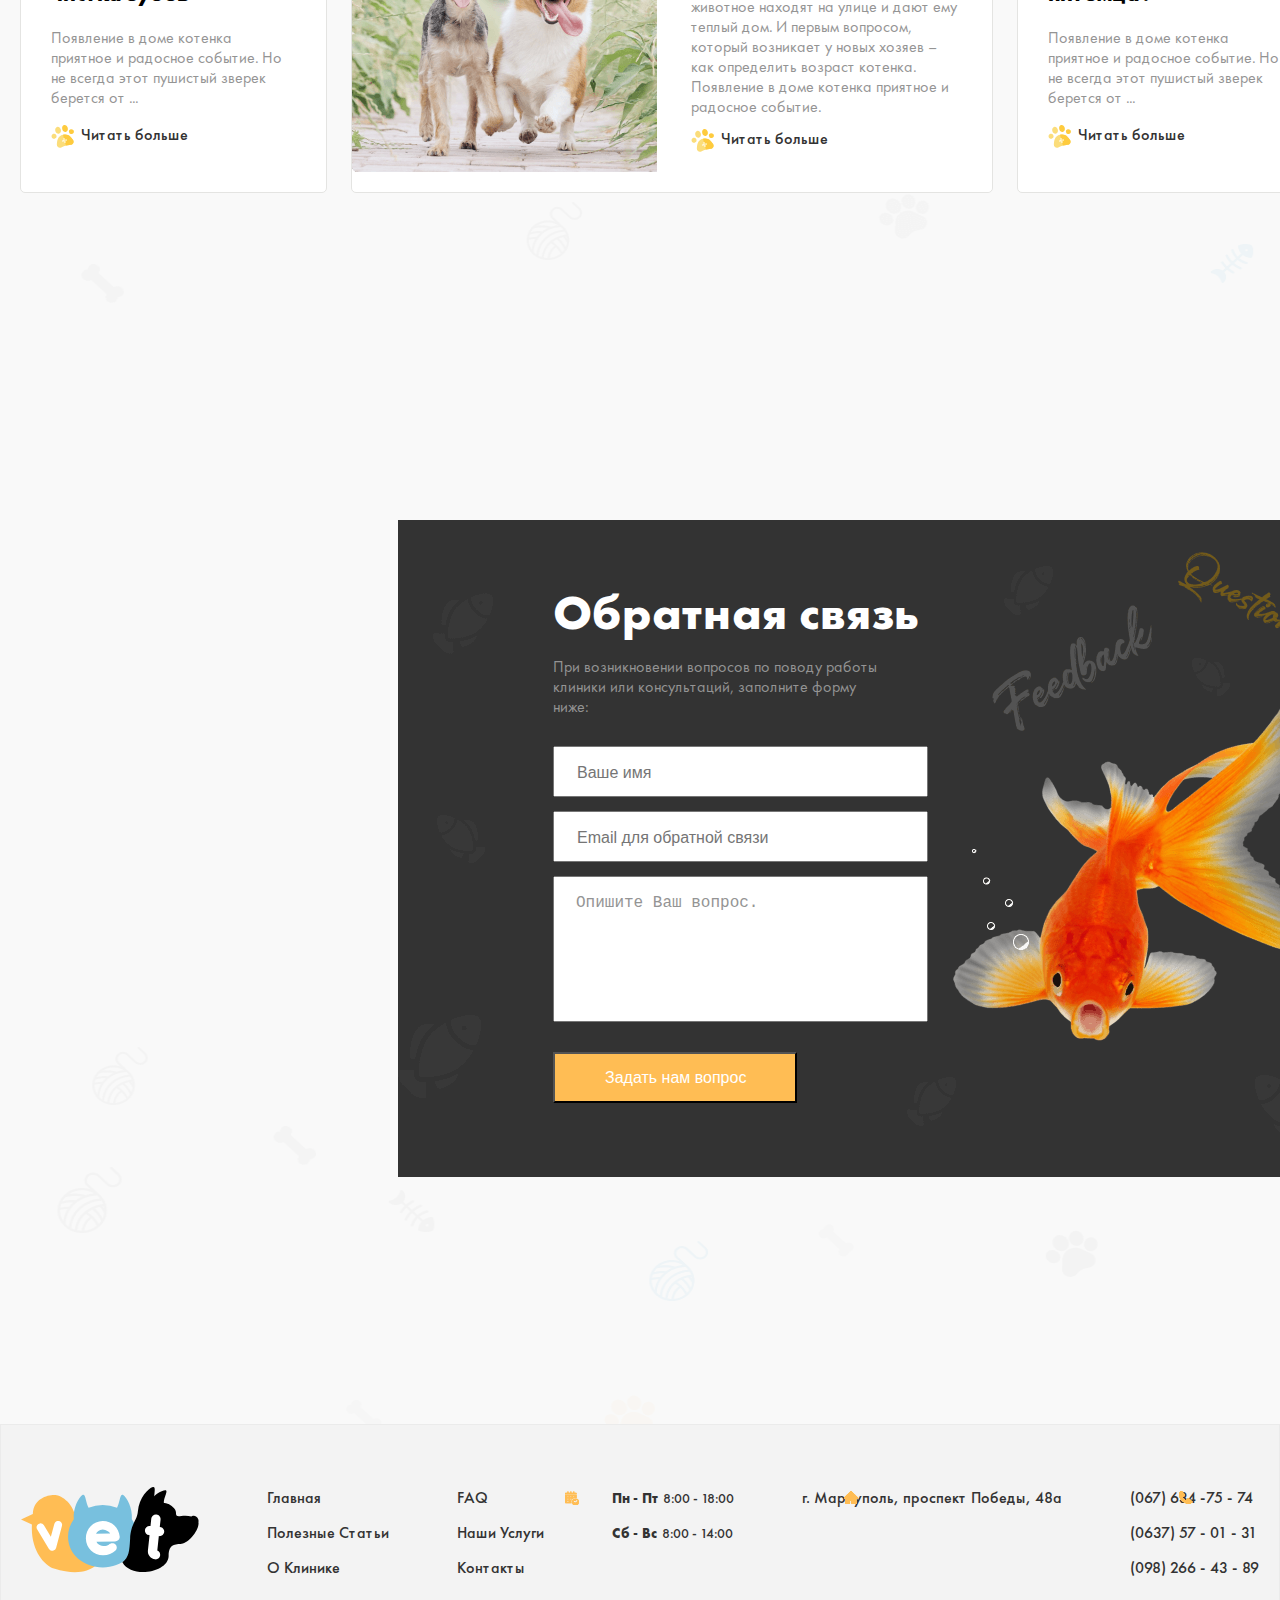
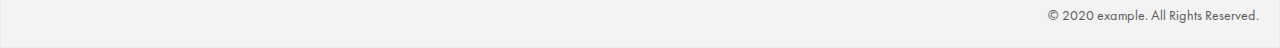
==== commit 0f5733f6: "xatolar to'g'irlandi" ====
--- a/index.html
+++ b/index.html
@@ -61,7 +61,7 @@
                 <a href="#" class="nav-link">FAQ</a>
               </li>
               <li class="nav-item">
-                <a href="#" class="nav-link">Контакты</a>
+                <a href="./contact.html" class="nav-link">Контакты</a>
               </li>
             </ul>
           </nav>
@@ -69,7 +69,6 @@
         </div>
       </div>
     </div>
-
   </header>
   <!-- Header finished -->
   <!-- Main section started  -->
@@ -103,7 +102,7 @@
         <h2 class="services-title">Наши услуги</h2>
         <div class="services-wrapper">
           <button type="button" class="services-button"></button>
-          <ul class="services-list">
+          <ol class="services-list">
             <li class="services-item">
               <a href="#" class="services-link">
                 <h3 class="services-subtitle__befor">Первичный осмотр</h3>
@@ -134,10 +133,10 @@
                 <h3 class="services-subtitle">Офтальмология</h3>
               </a>
             </li>
-          </ul>
+          </ol>
           <button type="button" class="services-endbutton"></button>
           <div class="services-wrap">
-            <img src="./images/cat.png" width="590" height="332" alt="" class="services-image">
+            <img src="./images/cat.png" width="590" height="332" alt="cat's image" class="services-image">
             <div class="end-wrapper">
               <h4 class="end-subtitle">Первичный осмотр</h4>
               <p class="top-desc">По условиям акции в нашей клинике предоставляетса безплатная услуга “Дневной стационар” которая позволяет экономить Ваше время. Вы имеете возможность оставить у нас.</p>
@@ -187,7 +186,7 @@
                 <div class="useful-wrapper">
                   <div class="usefull-wrap">
                     <ul class="usefull-list">
-                      <li class="usefull-item">
+                      <li class="usefull-item item__link">
                         <a href="" class="usefull-link">#собака</a>
                         <a href="#" class="usefull-link">#дом</a>
                         <a href="#" class="usefull-link active__link">#уход</a>
@@ -232,7 +231,7 @@
             <form action="https://echo.htmlacademy.ru" method="POST" autocomplete="off" class="contact-form">
               <input type="text"
               placeholder="Ваше имя" name="user_name" aria-label="user name" class="contact-input" required>
-              <input type="email" name="user_email" aria-label="user email" placeholder="Email для обратной связи" class="contact-input">
+              <input type="email" name="user_email" aria-label="user email" placeholder="Email для обратной связи" class="contact-input" required>
               <textarea name="user_feedback" aria-label="user feedback" cols="30" rows="10" class="contact-textarea" placeholder="Опишите Ваш вопрос."></textarea>
               <button type="submit" class="contact-button">Задать нам вопрос</button>
             </form>
@@ -251,24 +250,24 @@
         </a>
         <ul class="footer-list">
           <li class="footer-item">
-            <a href="" class="item-link">Главная</a>
-          </li>
-          <li class="footer-item">
-            <a href="" class="item-link">Полезные Статьи</a>
-          </li>
-          <li class="footer-item">
-            <a href="" class="item-link">О Клинике</a>
-          </li>
-        </ul>
-        <ul class="footer-list">
-          <li class="footer-item">
-            <a href="" class="item-link">FAQ</a>
-          </li>
-          <li class="footer-item">
-            <a href="" class="item-link">Наши Услуги</a>
-          </li>
-          <li class="footer-item">
-            <a href="" class="item-link">Контакты</a>
+            <a href="#" class="item-link">Главная</a>
+          </li>
+          <li class="footer-item">
+            <a href="#" class="item-link">Полезные Статьи</a>
+          </li>
+          <li class="footer-item">
+            <a href="#" class="item-link">О Клинике</a>
+          </li>
+        </ul>
+        <ul class="footer-list">
+          <li class="footer-item">
+            <a href="#" class="item-link">FAQ</a>
+          </li>
+          <li class="footer-item">
+            <a href="#" class="item-link">Наши Услуги</a>
+          </li>
+          <li class="footer-item">
+            <a href="./contact.html" class="item-link">Контакты</a>
           </li>
         </ul>
         <ul class="footer-list">
--- a/main.css
+++ b/main.css
@@ -26,8 +26,7 @@
   height: 100%;
 }
 img {
-  display: flex;
-  flex-direction: column;
+  display: block;
 }
 body {
   margin: 0;
@@ -186,8 +185,8 @@
 }
 .header-link {
   position: absolute;
-  top: -20px;
-  left: 0;
+  top: calc(50% - 48px);
+  left: calc(50% + -661px);
   z-index: 3;
   text-decoration: none;
 }
@@ -240,10 +239,9 @@
   font-size: 16px;
   line-height: normal;
   text-decoration: none;
-  border-bottom: 5px solid transparent;
   transition:
   color 0.3s linear,
-  border 0.3s linear,
+  background-color 0.3s linear,
   opacity 0.3s linear;
 }
 .header-end__link::before {
@@ -256,20 +254,19 @@
   content: "";
 }
 .header-end__link:hover {
-  border-color: #f4ffad;
+  color: #ffbd54;
 }
 .header-end__link:active {
   opacity: 0.6;
 }
-/* Header started  */
+/* Header finished  */
 /* Hero section started  */
-.site-main {
-}
+
 .hero {
   padding-top: 153px;
   padding-right: 97px;
   padding-bottom: 354px;
-  background-position: calc(50% - 517px) calc(50% + -155px), calc(50% - -740px) calc(50% + 120px);
+  background-position: calc(50% - 515px) calc(50% + -91px), calc(50% - -740px) calc(50% + 160px);
   background-image: url("./images/Grouphero.png"), url("./images/Groupheroikki.png");
   background-repeat: no-repeat;
 }
@@ -304,6 +301,7 @@
 }
 .hero-link {
   padding: 15px 48px 16px 47px;
+  display: inline-block;
   color: #fff;
   font-size: 16px;
   line-height: normal;
@@ -326,7 +324,156 @@
   background-color: #ffbd54;
   opacity: 0.6;
 }
-/* Header section finished */
+/* Hero section finished */
+/* CONTACT INTRO STARTED */
+.intro {
+  padding-top: 111px;
+  background-image: url("./images/contactibg.png");
+  background-repeat: no-repeat;
+  background-size: contain;
+  background-position: calc(50% - -476px) calc(50% + 0px);
+}
+.intro__wrapper {
+  margin-left: 104px;
+}
+.intro__tex-wrap {
+  width: 447px;
+}
+.intro__title {
+  margin-top: 0;
+  margin-bottom: 27px;
+  color: #333;
+  font-size: 70px;
+  font-weight: 700;
+  line-height: 64px;
+}
+.intro__text {
+  margin-top: 0;
+  margin-bottom: 217px;
+  color: #949494;
+  font-size: 16px;
+  font-weight: 400;
+  line-height: 20px;
+}
+.intro__wrap {
+  display: flex;
+  justify-content: flex-start;
+  padding-left: 0;
+  list-style: none;
+}
+.intro__list {
+  position: relative;
+  list-style: none;
+  padding-left: 0;
+}
+.intro__item {
+  width: 153px;
+  margin-right: 100px;
+}
+.intro__link {
+  color: #333;
+  font-size: 16px;
+  font-style: normal;
+  line-height: normal;
+  text-decoration: none;
+}
+.intro__active::before {
+  position: absolute;
+  top: calc(50% - 122px);
+  left: calc(50% - 127px);
+  width: 76px;
+  height: 72px;
+  background-image: url("./images/location.svg");
+  background-repeat: no-repeat;
+  content: "";
+}
+.intro__tel::before {
+  position: absolute;
+  top: calc(50% - 120px);
+  left: calc(50% - 125px);
+  width: 46px;
+  height: 73px;
+  background-image: url("./images/phonee.svg");
+  background-repeat: no-repeat;
+  content: "";
+}
+.intro__item__time {
+  display: inline-block;
+}
+.intro__bold {
+  color: #333;
+  font-style: normal;
+  font-size: 16px;
+  line-height: normal;
+}
+.intro__bold::before {
+  position: absolute;
+  top: calc(50% - 112px);
+  left: calc(50% - 73px);
+  width: 76px;
+  height: 72px;
+  background-image: url("./images/calendar.svg");
+  background-repeat: no-repeat;
+  content: "";
+}
+.intro__time {
+  color: #333;
+  font-style: normal;
+  font-size: 16px;
+  line-height: normal;
+}
+/* CONTACT INTRO FINISHED */
+/* SEARCH SECTION STARTED */
+.search {
+  padding-top: 395px;
+  padding-bottom: 206px;
+  background-image: url("./images/bgbgbg.svg");
+  background-position: calc(50% - -233px) calc(50% + -303px);
+  background-repeat: no-repeat;
+  background-size: 934px 329px;;
+}
+.search-title {
+  display: block;
+  margin-left: 497px;
+  margin-bottom: 60px;
+  margin-top: 0;
+  color: #333;
+  font-size: 48px;
+  font-weight: 700;
+  line-height: normal;
+}
+.search__wrap {
+  position: relative;
+}
+.search__wrapper {
+  position: relative;
+  display: flex;
+
+}
+.search__iframe {
+  position: relative;
+  top: 0;
+  left: -91px;
+  width: 913px;
+  height: 466px;
+}
+.search-title::before {
+  position: absolute;
+  top: calc(50% - 207px);
+  left: calc(0% + -27px);
+  width: 443px;
+  height: 342px;
+  background-image: url("./images/doc.png");
+  background-repeat: no-repeat;
+  content: "";
+  z-index: 2;
+}
+.search__image {
+  position: absolute;
+  top: 0px;
+  right: -104px;
+}
+/* SEARCH SECTION FINISHED */
 /* Article section started  */
 .wrap-article {
   padding-bottom: 191px;
@@ -403,13 +550,15 @@
   padding-bottom: 145px;
 }
 .services-title {
+  margin-top: 0;
+  margin-bottom: 80px;
   text-align: center;
-  margin-bottom: 80px;
   color: #333;
   font-size: 48px;
   font-weight: 700;
   line-height: 54px;
 }
+
 .services-wrapper {
   position: relative;
 }
@@ -604,6 +753,7 @@
 }
 .services-wrap {
   display: flex;
+  align-items: center;
   width: 1223px;
   margin: 0 auto;
   border-radius: 0px 5px 5px 5px;
@@ -614,17 +764,21 @@
 }
 .services-image {
   margin-right: 67px;
+  border-radius: 5px;
 }
 .end-wrapper {
   position: relative;
   width: 492px;
 }
 .end-subtitle {
+  margin-top: 0;
+  margin-bottom: 18px;
   color: #333;
   font-size: 36px;
   line-height: 20px;
 }
 .top-desc {
+  margin-top: 0;
   margin-bottom: 9px;
   color: #949494;
   font-size: 16px;
@@ -632,13 +786,16 @@
   line-height: 20px;
 }
 .end-desc {
-  margin-bottom: 54px;
+  margin-top: 0;
+  margin-bottom: 34px;
   color: #949494;
   font-size: 16px;
   font-weight: 400;
   line-height: 20px;
 }
 .top-link {
+  display: inline-block;
+  text-align: center;
   margin-right: 21px;
   padding: 15px 36px 16px 63px;
   color: #fff;
@@ -654,8 +811,8 @@
 }
 .top-link::before {
   position: absolute;
-  top: 305px;
-  left: 37px;
+  top: 215px;
+  left: 35px;
   width: 21px;
   height: 21px;
   background-image: url("./images/top.svg");
@@ -685,8 +842,8 @@
 }
 .end-link::before {
   position: absolute;
-  top: 305px;
-  left: 240px;
+  top: 215px;
+  left: 238px;
   width: 21px;
   height: 21px;
   background-image: url("./images/end.svg");
@@ -779,6 +936,8 @@
   line-height: 20px;
 }
 .useful-list {
+  margin-top: 0;
+  margin-bottom: 0;
   display: flex;
   list-style: none;
   padding-left: 0;
@@ -789,6 +948,12 @@
   background-color: #fff;
   border-radius: 5px;
   border: 1px solid #e4e4e2;
+}
+.useful-item:hover {
+opacity: 0.8;
+}
+.useful-item:active {
+  opacity: 0.6;
 }
 .house-list {
   display: flex;
@@ -826,6 +991,7 @@
   width: 244px;
 }
 .useful-text {
+  margin-top: 0;
   color: #949494;
   font-size: 16px;
   font-weight: 400;
@@ -859,8 +1025,7 @@
   vertical-align: middle;
   content: "";
 }
-.usefull-wrap {
-}
+
 .usefull-list {
   list-style: none;
   padding-left: 0;
@@ -870,6 +1035,9 @@
 .active__item {
   display: flex;
   margin-right: 24px;
+}
+.item__link {
+  margin-bottom: 32px;
 }
 .usefull-link {
   color: #3d9cea;
@@ -886,21 +1054,19 @@
   font-size: 14px;
   line-height: normal;
 }
-.useful-wrapper {
-
-}
 .usefull-subtitle__wrapper {
   width: 270px;
 }
 .usefull-subtitle {
-  margin-bottom: 0;
+  margin-top: 0;
   color: #333;
   font-size: 26px;
   font-weight: 700;
   line-height: 29px;
 }
 .usefull-desc {
-  margin-bottom: 26px;
+  margin-top: 0;
+  margin-bottom: 11px;
   color: #949494;
   font-size: 16px;
   font-weight: 400;
@@ -1020,18 +1186,27 @@
   display: flex;
   justify-content: space-between;
 }
+.footer-logo:hover {
+  opacity: 0.8;
+}
+.footer-logo:active {
+  opacity: 0.6;
+}
+}
 .link-wrap {
   width: 157px;
 }
 .footer-list {
+  margin-top: 0;
+  margin-bottom: 28px;
   padding-left: 0;
   list-style: none;}
-  .footer-item {
+  .footer-item:not(:last-child) {
     margin-bottom: 14px;
   }
   .footer-item::before {
     position: absolute;
-    top: 19px;
+    top: 4px;
     left: 1158px;
     width: 13px;
     height: 13px;
@@ -1047,19 +1222,20 @@
     text-decoration: none;
     border-bottom: 5px solid transparent;
     transition:
-    border-color 0.3s linear,
+    color 0.3s linear,
     opacity 0.3s linear;
   }
   .item-link:hover {
-    border-color: #f4ffad;
+    color: #ffbd54;
   }
   .item-link:active {
+    color: #333333b3;
     opacity: 0.6;
   }
   .item-link::before {
     position: absolute;
-    top: 19px;
-    left: 898px;
+    top: 4px;
+    left: 823px;
     width: 14px;
     height: 13px;
     background-image: url("./images/house.svg");
@@ -1074,8 +1250,8 @@
   }
   .bold::before {
     position: absolute;
-    top: 19px;
-    right: 627px;
+    top: 4px;
+    right: 680px;
     width: 14px;
     height: 14px;
     background-image: url("./images/schedule.svg");
@@ -1089,6 +1265,8 @@
     line-height: normal;
   }
   .footer-desc {
+    margin-top: 0px;
+    margin-bottom: 0;
     display: block;
     text-align: end;
     color: #5C5C5C;
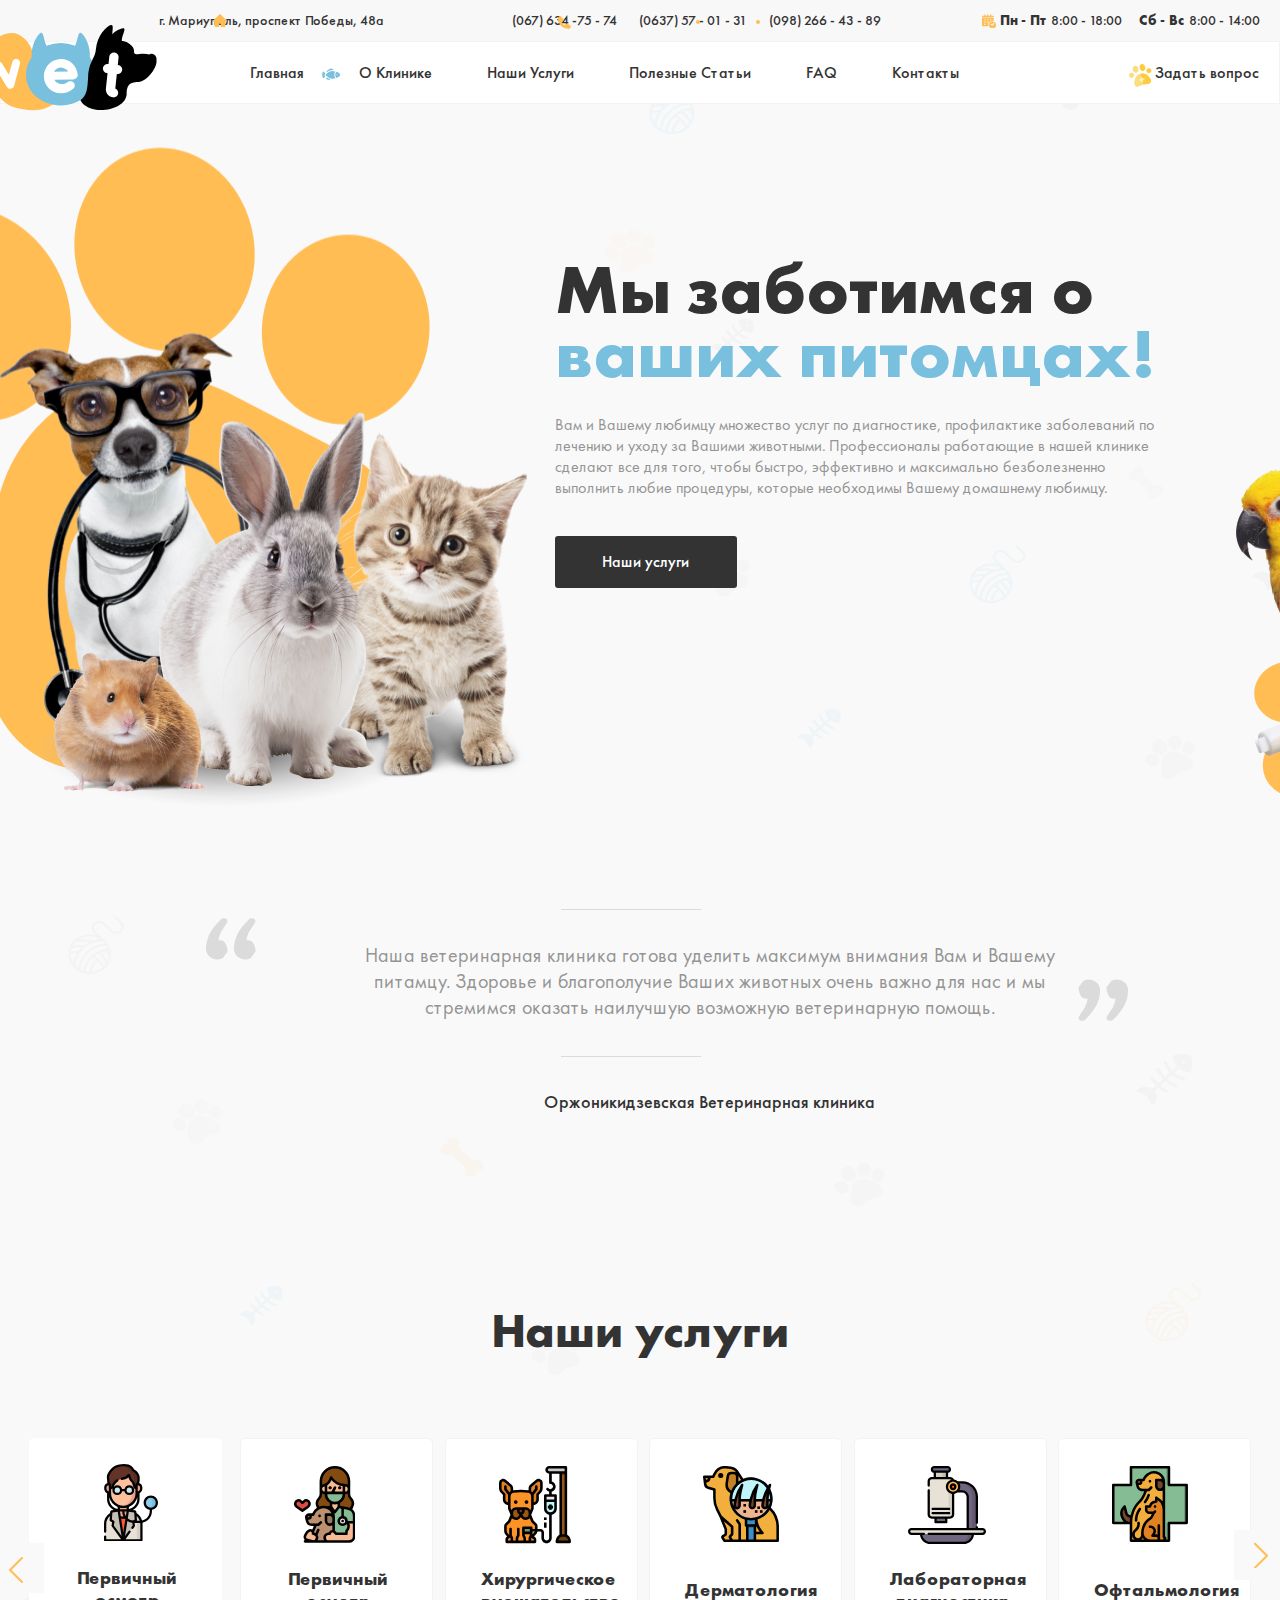
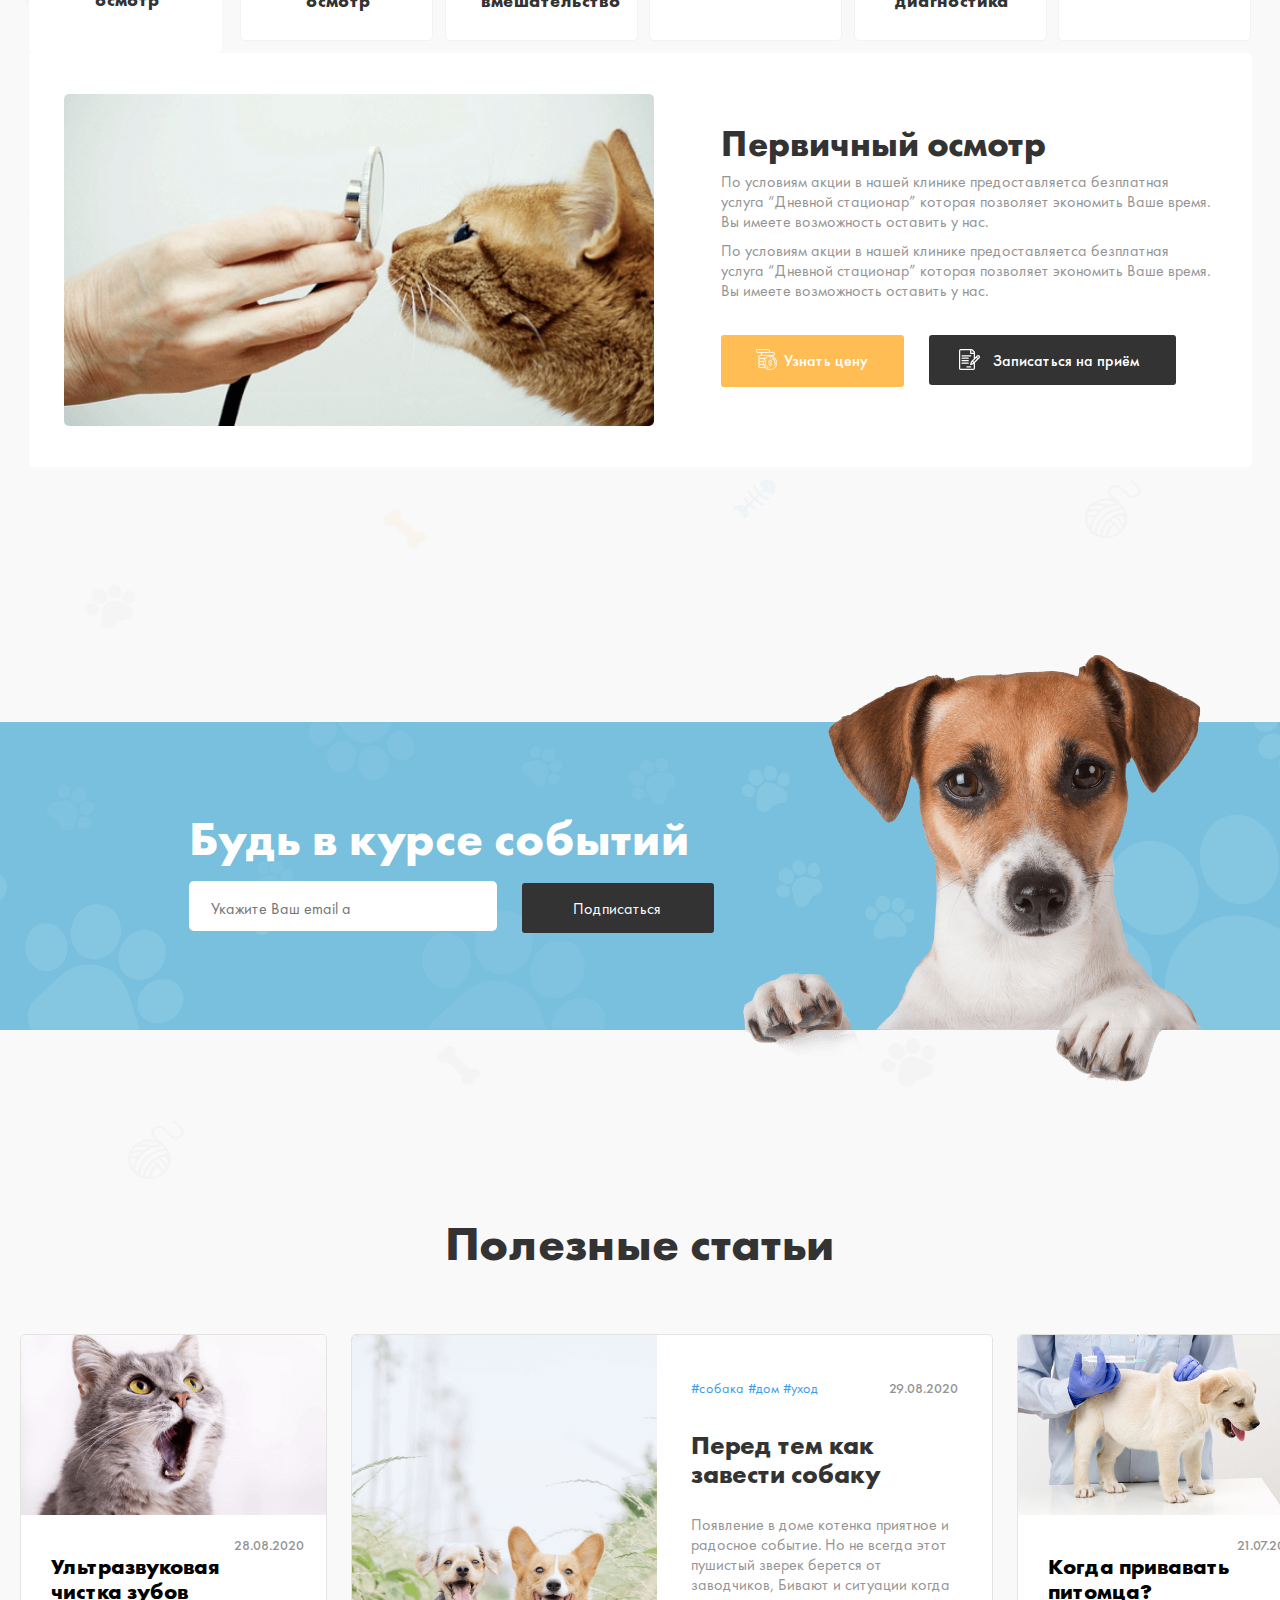
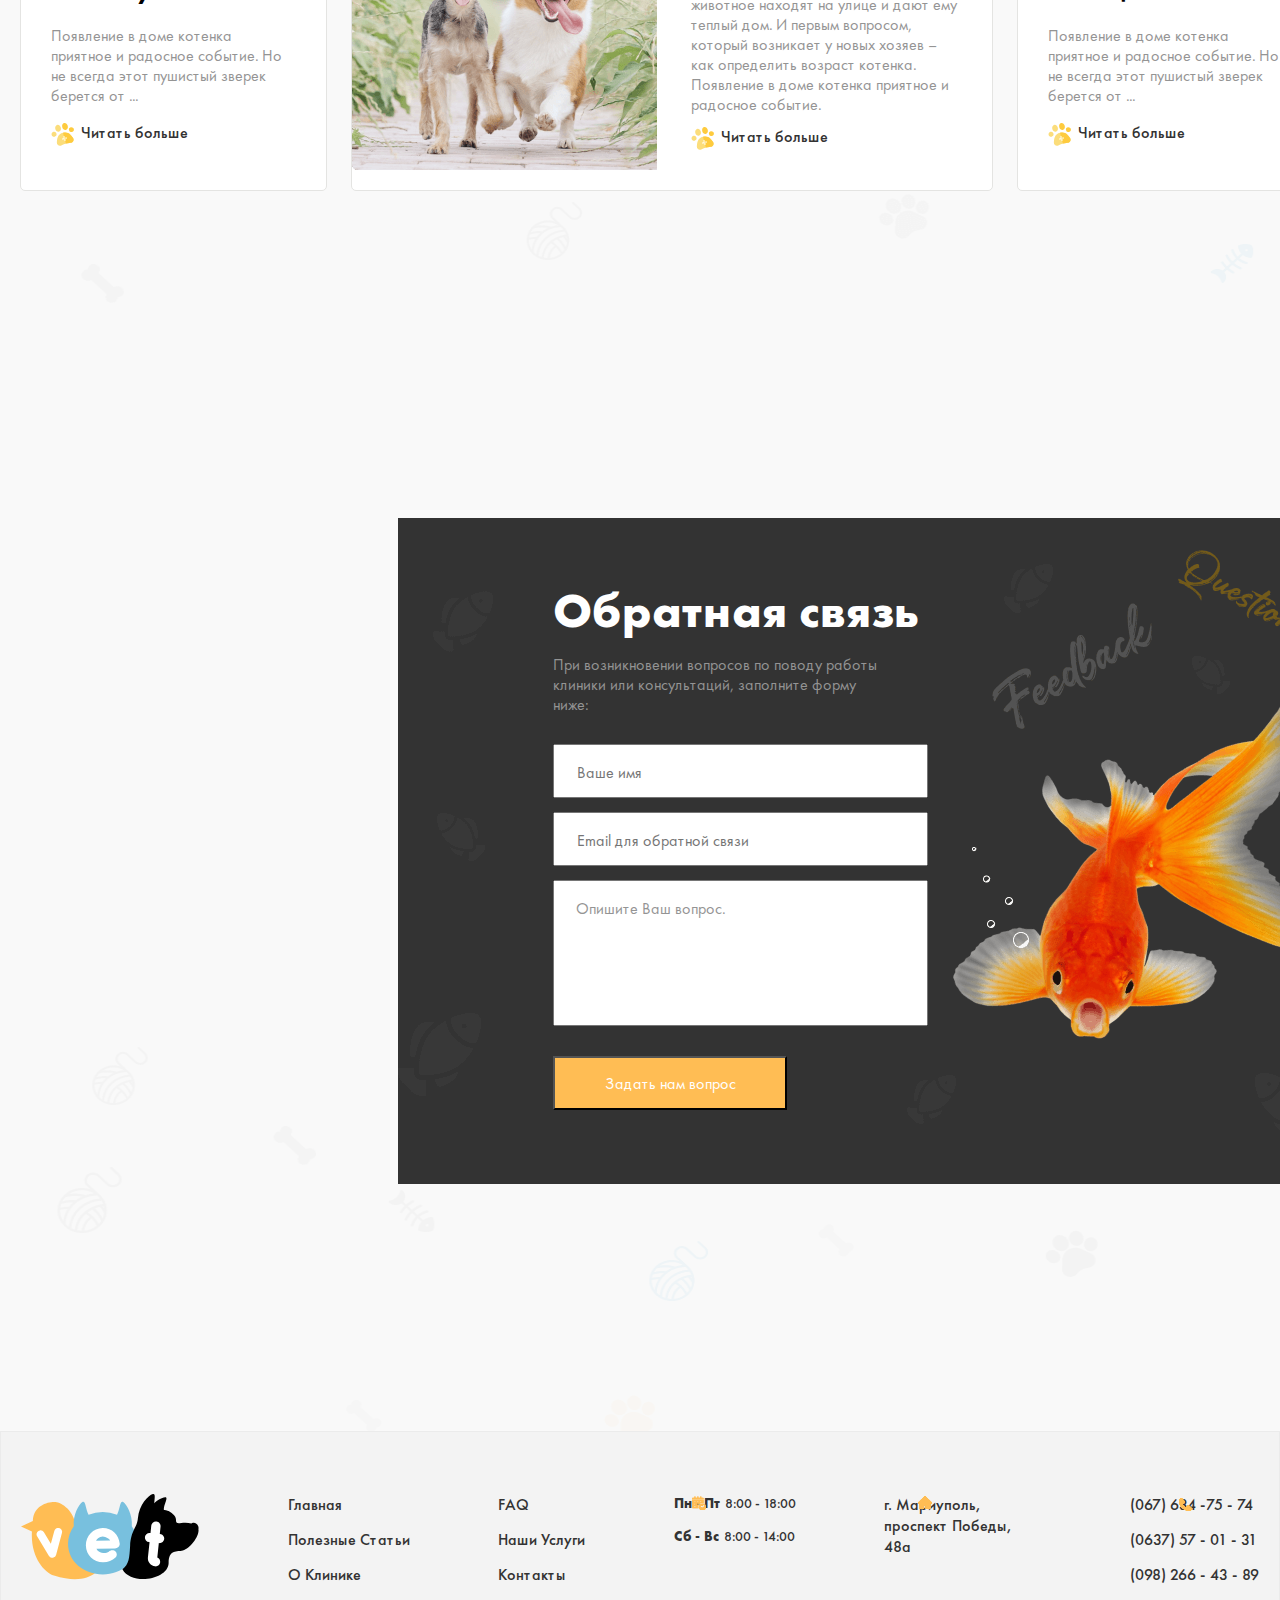
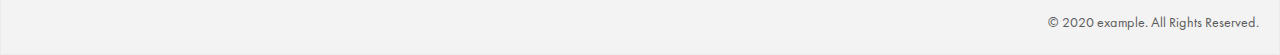
==== commit 1d9ffc9f: "minificatsiya qilingan" ====
--- a/index.html
+++ b/index.html
@@ -4,7 +4,9 @@
   <meta charset="UTF-8">
   <meta http-equiv="X-UA-Compatible" content="IE=edge">
   <meta name="viewport" content="width=device-width, initial-scale=1.0">
-  <link rel="stylesheet" href="./main.css">
+  <!-- <link rel="stylesheet" href="./normalize.css"> -->
+  <!-- <link rel="stylesheet" href="./styles.css"> -->
+  <link rel="stylesheet" href="./mini.css">
   <title>Vetrinary clinic</title>
 </head>
 <body>
--- a/styles.css
+++ b/styles.css
@@ -0,0 +1,1459 @@
+@font-face {
+  font-display: swap;
+  font-family: "FuturaPT";
+  font-weight: 400;
+  src: url("./fonts/FuturaPT-Book.woff") format("woff"),
+  url("./fonts/FuturaPT-Book.woff2") format("woff2");
+}
+@font-face {
+  font-display: swap;
+  font-family: "FuturaPT";
+  font-weight: 500;
+  src: url("./fonts/FuturaPT-Medium.woff") format("woff"),
+  url("./fonts/FuturaPT-Medium.woff2") format("woff2");
+}
+@font-face {
+  font-display: swap;
+  font-family: "FuturaPT";
+  font-weight: 700;
+  src: url("./fonts/FuturaPT-Bold.woff") format("woff"),
+  url("./fonts/FuturaPT-Bold.woff2") format("woff2");
+}
+*{
+  -webkit-box-sizing: border-box;
+          box-sizing: border-box;
+}
+html {
+  height: 100%;
+}
+img {
+  display: block;
+}
+body {
+  margin: 0;
+  font-family: "FuturaPT", "Arial", sans-serif;
+  font-weight: 500;
+  background-image: url("./images/bgbd.png");
+  background-size: 1554px 4367px;
+  background-color: #f9f9f9;
+}
+.container {
+  max-width: 1350px;
+  width: 100%;
+  margin: 0 auto;
+  padding: 0 20px;
+}
+/* Header started */
+.site-header {
+  background-color: #fff;
+}
+.header-start {
+  padding-top: 11px;
+  padding-bottom: 12px;
+  background-color: #f9f8f8;
+}
+.header-adress {
+  position: relative;
+  display: -webkit-box;
+  display: -ms-flexbox;
+  display: flex;
+  -webkit-box-pack: end;
+      -ms-flex-pack: end;
+          justify-content: flex-end;
+  -webkit-box-align: center;
+      -ms-flex-align: center;
+          align-items: center;
+}
+.start-link {
+  margin-right: 128px;
+  color: #333;
+  font-size: 14px;
+  font-style: normal;
+  line-height: normal;
+  text-decoration: none;
+}
+.start-link::before {
+  position: absolute;
+  top: 3px;
+  left: 193px;
+  width: 14px;
+  height: 13px;
+  background-image: url("./images/house.svg");
+  background-repeat: no-repeat;
+  content: "";
+}
+.adress-link {
+  color: #333;
+  font-size: 14px;
+  line-height: normal;
+  font-style: normal;
+  text-decoration: none;
+  -webkit-transition:
+  color 0.3s linear,
+  background-color 0.3s linear,
+  opacity 0.3s linear;
+  -o-transition:
+  color 0.3s linear,
+  background-color 0.3s linear,
+  opacity 0.3s linear;
+  transition:
+  color 0.3s linear,
+  background-color 0.3s linear,
+  opacity 0.3s linear;
+}
+.adress-link:hover {
+  color: #ffbd54;
+}
+.adress-link:active {
+  color: #333;
+  opacity: 0.6;
+}
+.adress-list {
+  display: -webkit-box;
+  display: -ms-flexbox;
+  display: flex;
+  margin-right: 119px;
+  margin-top: 0;
+  margin-bottom: 0;
+  padding-left: 0;
+  list-style: none;
+}
+.adress-list::before {
+  position: absolute;
+  top: 5px;
+  left: 538px;
+  width: 13px;
+  height: 13px;
+  background-image: url("./images/phone.svg");
+  background-repeat: no-repeat;
+  content: "";
+}
+.adress-item:not(:last-child) {
+  margin-right: 22px;
+}
+.adress-item:nth-child(2)::before {
+  position: absolute;
+  top: 9px;
+  left: 676px;
+  width: 4px;
+  height: 4px;
+  border-radius: 50%;
+  background-color: #ffbd54;
+  content: "";
+}
+.adress-item:nth-child(2)::after {
+  position: absolute;
+  top: 9px;
+  right: 500px;
+  width: 4px;
+  height: 4px;
+  border-radius: 50%;
+  background-color: #ffbd54;
+  content: "";
+}
+.time-list {
+  display: -webkit-box;
+  display: -ms-flexbox;
+  display: flex;
+  margin-top: 0;
+  margin-bottom: 0;
+  gap: 17px;
+  -webkit-box-pack: justify;
+      -ms-flex-pack: justify;
+          justify-content: space-between;
+  padding-left: 0;
+  list-style: none;
+}
+.time-list::before {
+  position: absolute;
+  top: 3px;
+  right: 264px;
+  width: 14px;
+  height: 14px;
+  background-image: url("./images/schedule.svg");
+  content: "";
+}
+.time-bold {
+  color: #333;
+  font-size: 14px;
+  font-style: normal;
+  line-height: normal;
+}
+.adress-time {
+  color: #333;
+  font-size: 14px;
+  font-style: normal;
+  line-height: normal;
+}
+.header-wrapper {
+  background-color: #fff;
+  border: 1px solid #f3f3f3;
+}
+.header-wrap {
+  position: relative;
+  display: -webkit-box;
+  display: -ms-flexbox;
+  display: flex;
+  -webkit-box-pack: end;
+      -ms-flex-pack: end;
+          justify-content: flex-end;
+  -webkit-box-align: center;
+      -ms-flex-align: center;
+          align-items: center;
+  padding-top: 20px;
+  padding-bottom: 20px;
+  z-index: 1;
+}
+.header-image:hover {
+  opacity: 0.8;
+}
+.header-image:active {
+  opacity: 0.6;
+}
+.header-link {
+  position: absolute;
+  top: calc(50% - 48px);
+  left: calc(50% + -661px);
+  z-index: 3;
+  text-decoration: none;
+}
+.nav-list {
+  display: -webkit-box;
+  display: -ms-flexbox;
+  display: flex;
+  -webkit-box-pack: end;
+      -ms-flex-pack: end;
+          justify-content: flex-end;
+  -webkit-box-align: center;
+      -ms-flex-align: center;
+          align-items: center;
+  margin-top: 0;
+  margin-bottom: 0;
+  padding-left: 0;
+  list-style: none;
+}
+.nav-list::before {
+  position: absolute;
+  top: 22px;
+  left: 299px;
+  width: 20px;
+  height: 20px;
+  background-image: url("./images/fish.svg");
+  content: "";
+}
+.nav-item:not(:last-child) {
+  margin-right: 55px;
+}
+.nav-item {
+  margin-right: 195px;
+}
+
+.nav-link {
+  color: #333;
+  font-size: 16px;
+  line-height: normal;
+  text-decoration: none;
+  border-bottom: 5px solid transparent;
+  -webkit-transition:
+  color 0.3s linear,
+  border 0.3s linear,
+  opacity 0.3s linear;
+  -o-transition:
+  color 0.3s linear,
+  border 0.3s linear,
+  opacity 0.3s linear;
+  transition:
+  color 0.3s linear,
+  border 0.3s linear,
+  opacity 0.3s linear;
+}
+.nav-link:hover {
+  border-color:  #f4ffad;
+}
+.nav-link:active {
+  border-color: #f4ffad;
+  opacity: 0.6;
+}
+.header-end__link {
+  color: #333;
+  text-align: right;
+  font-size: 16px;
+  line-height: normal;
+  text-decoration: none;
+  -webkit-transition:
+  color 0.3s linear,
+  background-color 0.3s linear,
+  opacity 0.3s linear;
+  -o-transition:
+  color 0.3s linear,
+  background-color 0.3s linear,
+  opacity 0.3s linear;
+  transition:
+  color 0.3s linear,
+  background-color 0.3s linear,
+  opacity 0.3s linear;
+}
+.header-end__link::before {
+  position: absolute;
+  right: 103px;
+  right: 107px;
+  width: 25px;
+  height: 25px;
+  background-image: url("./images/dog.svg");
+  content: "";
+}
+.header-end__link:hover {
+  color: #ffbd54;
+}
+.header-end__link:active {
+  opacity: 0.6;
+}
+/* Header finished  */
+/* Hero section started  */
+
+.hero {
+  padding-top: 153px;
+  padding-right: 97px;
+  padding-bottom: 354px;
+  background-position: calc(50% - 515px) calc(50% + -91px), calc(50% - -740px) calc(50% + 160px);
+  background-image: url("./images/Grouphero.png"), url("./images/Groupheroikki.png");
+  background-repeat: no-repeat;
+}
+.hero-wrapper {
+  position: relative;
+  margin-left: auto;
+  width: 608px;
+}
+.hero-title {
+  margin-top: 0;
+  margin-bottom: 29px;
+  color: #333;
+  font-size: 70px;
+  font-weight: 700;
+  line-height: 64px;
+}
+.hero-span {
+  display: block;
+  color: #78c0de;
+  font-size: 70px;
+  font-weight: 700;
+  line-height: 64px;
+
+}
+.hero-desc {
+  margin-top: 0;
+  margin-bottom: 38px;
+  color: #949494;
+  font-size: 16px;
+  font-weight: 400;
+  line-height: 21px;
+}
+.hero-link {
+  padding: 15px 48px 16px 47px;
+  display: inline-block;
+  color: #fff;
+  font-size: 16px;
+  line-height: normal;
+  border-radius: 3px;
+  background-color: #333;
+  text-decoration: none;
+  -webkit-transition:
+  color 0.3s linear,
+  background-color 0.3s linear,
+  opacity 0.3s linear;
+  -o-transition:
+  color 0.3s linear,
+  background-color 0.3s linear,
+  opacity 0.3s linear;
+  transition:
+  color 0.3s linear,
+  background-color 0.3s linear,
+  opacity 0.3s linear;
+}
+.hero-link:hover {
+  color: #333;
+  border-radius: 3px;
+  background-color: #ffbd54;
+}
+.hero-link:active {
+  color: #333;
+  border-radius: 3px;
+  background-color: #ffbd54;
+  opacity: 0.6;
+}
+/* Hero section finished */
+/* CONTACT INTRO STARTED */
+.intro {
+  padding-top: 111px;
+  background-image: url("./images/contactibg.png");
+  background-repeat: no-repeat;
+  background-size: contain;
+  background-position: calc(50% - -476px) calc(50% + 0px);
+}
+.intro__wrapper {
+  margin-left: 104px;
+}
+.intro__tex-wrap {
+  width: 447px;
+}
+.intro__title {
+  margin-top: 0;
+  margin-bottom: 27px;
+  color: #333;
+  font-size: 70px;
+  font-weight: 700;
+  line-height: 64px;
+}
+.intro__text {
+  margin-top: 0;
+  margin-bottom: 217px;
+  color: #949494;
+  font-size: 16px;
+  font-weight: 400;
+  line-height: 20px;
+}
+.intro__wrap {
+  display: -webkit-box;
+  display: -ms-flexbox;
+  display: flex;
+  -webkit-box-pack: start;
+      -ms-flex-pack: start;
+          justify-content: flex-start;
+  padding-left: 0;
+  list-style: none;
+}
+.intro__list {
+  position: relative;
+  list-style: none;
+  padding-left: 0;
+}
+.intro__item {
+  width: 153px;
+  margin-right: 100px;
+}
+.intro__link {
+  color: #333;
+  font-size: 16px;
+  font-style: normal;
+  line-height: normal;
+  text-decoration: none;
+}
+.intro__active::before {
+  position: absolute;
+  top: calc(50% - 122px);
+  left: calc(50% - 127px);
+  width: 76px;
+  height: 72px;
+  background-image: url("./images/location.svg");
+  background-repeat: no-repeat;
+  content: "";
+}
+.intro__tel::before {
+  position: absolute;
+  top: calc(50% - 120px);
+  left: calc(50% - 125px);
+  width: 46px;
+  height: 73px;
+  background-image: url("./images/phonee.svg");
+  background-repeat: no-repeat;
+  content: "";
+}
+.intro__item__time {
+  display: inline-block;
+}
+.intro__bold {
+  color: #333;
+  font-style: normal;
+  font-size: 16px;
+  line-height: normal;
+}
+.intro__bold::before {
+  position: absolute;
+  top: calc(50% - 112px);
+  left: calc(50% - 73px);
+  width: 76px;
+  height: 72px;
+  background-image: url("./images/calendar.svg");
+  background-repeat: no-repeat;
+  content: "";
+}
+.intro__time {
+  color: #333;
+  font-style: normal;
+  font-size: 16px;
+  line-height: normal;
+}
+/* CONTACT INTRO FINISHED */
+/* SEARCH SECTION STARTED */
+.search {
+  padding-top: 395px;
+  padding-bottom: 206px;
+  background-image: url("./images/bgbgbg.svg");
+  background-position: calc(50% - -233px) calc(50% + -303px);
+  background-repeat: no-repeat;
+  background-size: 934px 329px;;
+}
+.search-title {
+  display: block;
+  margin-left: 497px;
+  margin-bottom: 60px;
+  margin-top: 0;
+  color: #333;
+  font-size: 48px;
+  font-weight: 700;
+  line-height: normal;
+}
+.search__wrap {
+  position: relative;
+}
+.search__wrapper {
+  position: relative;
+  display: -webkit-box;
+  display: -ms-flexbox;
+  display: flex;
+
+}
+.search__iframe {
+  position: relative;
+  top: 0;
+  left: -91px;
+  width: 913px;
+  height: 466px;
+}
+.search-title::before {
+  position: absolute;
+  top: calc(50% - 207px);
+  left: calc(0% + -27px);
+  width: 443px;
+  height: 342px;
+  background-image: url("./images/doc.png");
+  background-repeat: no-repeat;
+  content: "";
+  z-index: 2;
+}
+.search__image {
+  position: absolute;
+  top: 0px;
+  right: -104px;
+}
+/* SEARCH SECTION FINISHED */
+/* Article section started  */
+.wrap-article {
+  padding-bottom: 191px;
+  position: relative;
+}
+.article-wrapper {
+  width: 753px;
+  margin-left: 313px;
+  margin-right: 244px;
+}
+.article-wrapper::before {
+  position: absolute;
+  top: calc(25% - 115px);
+  left: calc(50% + -434px);
+  width: 142px;
+  height: 128px;
+  background-image: url("./images/left.svg");
+  background-repeat: no-repeat;
+  content: "";
+}
+.article-wrapper::after {
+  position: absolute;
+  top: calc(25% - 54px);
+  right: calc(50% + -580px);
+  width: 142px;
+  height: 128px;
+  background-image: url("./images/right.svg");
+  background-repeat: no-repeat;
+  content: "";
+}
+.article-blockquote {
+  display: -webkit-box;
+  display: -ms-flexbox;
+  display: flex;
+  -webkit-box-align: center;
+      -ms-flex-align: center;
+          align-items: center;
+  margin: 0;
+  margin-bottom: 70px;
+  color: #949494;
+  text-align: center;
+  font-size: 20px;
+  font-weight: 400;
+  line-height: normal;
+}
+.article-blockquote::before {
+  position: absolute;
+  top: calc(25% - 124px);
+  left: calc(50% + -79px);
+  width: 142px;
+  height: 1px;
+  background-image: url("./images/line.svg");
+  background-repeat: no-repeat;
+  content: "";
+}
+.article-blockquote::after {
+  position: absolute;
+  top: calc(25% - -23px);
+  left: calc(50% + -79px);
+  width: 142px;
+  height: 1px;
+  background-image: url("./images/line.svg");
+  background-repeat: no-repeat;
+  content: "";
+}
+.article-cite {
+  display: block;
+  margin: 0 auto;
+  text-align: center;
+  color: #333;
+  font-size: 18px;
+  font-style: normal;
+  line-height: normal;
+}
+/* Article section finished */
+/* services section started  */
+.services {
+  padding-bottom: 145px;
+}
+.services-title {
+  margin-top: 0;
+  margin-bottom: 80px;
+  text-align: center;
+  color: #333;
+  font-size: 48px;
+  font-weight: 700;
+  line-height: 54px;
+}
+
+.services-wrapper {
+  position: relative;
+}
+.services-button {
+  position: absolute;
+  top: 105px;
+  left: -26px;
+  width: 50px;
+  height: 50px;
+  margin-right: 50px;
+  background-color: #f9f9f9;
+  border: none;
+  z-index: 5;
+  -webkit-transition:
+  color 0.3s linear,
+  background-color 0.3s linear,
+  opacity 0.3s linear;
+  -o-transition:
+  color 0.3s linear,
+  background-color 0.3s linear,
+  opacity 0.3s linear;
+  transition:
+  color 0.3s linear,
+  background-color 0.3s linear,
+  opacity 0.3s linear;
+}
+.services-endbutton {
+  position: absolute;
+  top: 92px;
+  right: -74px;
+  width: 50px;
+  height: 50px;
+  margin-right: 50px;
+  background-color: #f9f9f9;
+  border: none;
+  z-index: 5;
+  -webkit-transition:
+  color 0.3s linear,
+  background-color 0.3s linear,
+  opacity 0.3s linear;
+  -o-transition:
+  color 0.3s linear,
+  background-color 0.3s linear,
+  opacity 0.3s linear;
+  transition:
+  color 0.3s linear,
+  background-color 0.3s linear,
+  opacity 0.3s linear;
+}
+.services-button::before {
+  position: absolute;
+  top: 14px;
+  left: 15px;
+  width: 14px;
+  height: 26px;
+  background-image: url("./images/arrow.svg");
+  background-repeat: no-repeat;
+  content: "";
+}
+.services-endbutton::after {
+  position: absolute;
+  top: 12px;
+  right: 16px;
+  width: 14px;
+  height: 26px;
+  background-image: url("./images/arrowch.svg");
+  background-repeat: no-repeat;
+  content: "";
+}
+.services-button:hover  {
+  background-color: #fff;
+}
+.services-button:active  {
+  opacity: 0.6;
+}
+.services-endbutton:hover {
+  background-color: #fff;
+}
+.services-endbutton:active {
+  opacity: 0.6;
+}
+.services-list {
+  display: -webkit-box;
+  display: -ms-flexbox;
+  display: flex;
+  -webkit-box-pack: justify;
+      -ms-flex-pack: justify;
+          justify-content: space-between;
+  -webkit-box-align: start;
+      -ms-flex-align: start;
+          align-items: flex-start;
+  width: 1223px;
+  margin: 0 auto;
+  margin-bottom: 0;
+  padding-left: 0;
+  list-style: none;
+}
+.services-item {
+  position: relative;
+  width: 193px;
+  padding: 129px 32px 28px 35px;
+  border-radius: 5px 5px 0px 0px;
+  background-color: #fff;
+  border-radius: 5px;
+  margin: 0;
+  border: 1px solid #f3f3f3;
+  -webkit-transition:
+  color 0.3s linear,
+  background-color 0.3s linear,
+  opacity 0.3s linear;
+  -o-transition:
+  color 0.3s linear,
+  background-color 0.3s linear,
+  opacity 0.3s linear;
+  transition:
+  color 0.3s linear,
+  background-color 0.3s linear,
+  opacity 0.3s linear;
+}
+.services-item:hover {
+  opacity: 0.8;
+}
+.services-item:active {
+  opacity: 0.6;
+}
+.services-item:first-child {
+  width: 193px;
+  border-bottom: 42px;
+  margin: 0;
+  margin-right: 7px;
+  padding-bottom: 42px;
+  border: none;
+}
+.services-item:nth-child(2) {
+  width: 193px;
+}
+.services-item:nth-child(3) {
+  width: 193px;
+}
+.services-item:nth-child(4) {
+  width: 193px;
+  padding-top: 140px;
+  padding-bottom: 39px;
+}
+.services-item:nth-child(5) {
+  width: 193px;
+}.services-item:nth-child(6) {
+  width: 193px;
+  padding-top: 140px;
+  padding-bottom: 39px;
+}
+
+.services-item:nth-child(5) {
+  width: 193px;
+}
+.services-item:nth-child(6) {
+  width: 193px;
+  padding-top: 140px;
+  padding-bottom: 39px;
+}
+.services-link {
+  text-decoration: none;
+}
+.services-subtitle {
+  margin-top: 0;
+  margin-bottom: 0;
+  color: #333;
+  text-align: center;
+  font-size: 18px;
+  line-height: 22px;
+}
+.services-subtitle__befor {
+  margin-top: 0;
+  margin-bottom: 0;
+  color: #333;
+  text-align: center;
+  font-size: 18px;
+  line-height: 22px;
+}
+.services-subtitle__befor::before {
+  position: absolute;
+  top: 26px;
+  left: 75px;
+  width: 61px;
+  height: 77px;
+  background-image: url("./images/doctor.svg");
+  background-repeat: no-repeat;
+  content: "";
+}
+.services-subtitle::before {
+  position: absolute;
+  top: 27px;
+  left: 53px;
+  width: 61px;
+  height: 77px;
+  content: "";
+}
+.services-item:nth-child(2) .services-subtitle::before {
+  background-image: url("./images/woman.svg");
+  width: 61px;
+  height: 77px;
+}
+.services-item:nth-child(3) .services-subtitle::before{
+  background-image: url("./images/dogm.svg");
+  width: 72px;
+  height: 78px;
+}
+.services-item:nth-child(4) .services-subtitle::before {
+  background-image: url("./images/gogdog.svg");
+  width: 76px;
+  height: 76px;
+}
+.services-item:nth-child(5) .services-subtitle::before {
+  background-image: url("./images/texnno.svg");
+  width: 78px;
+  height: 78px;
+}
+.services-item:nth-child(6) .services-subtitle::before{
+  background-image: url("./images/gogh.svg");
+  width: 76px;
+  height: 76px;
+}
+.services-wrap {
+  display: -webkit-box;
+  display: -ms-flexbox;
+  display: flex;
+  -webkit-box-align: center;
+      -ms-flex-align: center;
+          align-items: center;
+  width: 1223px;
+  margin: 0 auto;
+  border-radius: 0px 5px 5px 5px;
+  background-color: #fff;
+  padding-left: 35px;
+  padding-top: 41px;
+  padding-bottom: 41px;
+}
+.services-image {
+  margin-right: 67px;
+  border-radius: 5px;
+}
+.end-wrapper {
+  position: relative;
+  width: 492px;
+}
+.end-subtitle {
+  margin-top: 0;
+  margin-bottom: 18px;
+  color: #333;
+  font-size: 36px;
+  line-height: 20px;
+}
+.top-desc {
+  margin-top: 0;
+  margin-bottom: 9px;
+  color: #949494;
+  font-size: 16px;
+  font-weight: 400;
+  line-height: 20px;
+}
+.end-desc {
+  margin-top: 0;
+  margin-bottom: 34px;
+  color: #949494;
+  font-size: 16px;
+  font-weight: 400;
+  line-height: 20px;
+}
+.top-link {
+  display: inline-block;
+  text-align: center;
+  margin-right: 21px;
+  padding: 15px 36px 16px 63px;
+  color: #fff;
+  font-size: 16px;
+  line-height: normal;
+  border-radius: 3px;
+  background: #ffbd54;
+  text-decoration: none;
+  -webkit-transition:
+  color 0.3s linear,
+  background-color 0.3s linear,
+  opacity 0.3s linear;
+  -o-transition:
+  color 0.3s linear,
+  background-color 0.3s linear,
+  opacity 0.3s linear;
+  transition:
+  color 0.3s linear,
+  background-color 0.3s linear,
+  opacity 0.3s linear;
+}
+.top-link::before {
+  position: absolute;
+  top: 215px;
+  left: 35px;
+  width: 21px;
+  height: 21px;
+  background-image: url("./images/top.svg");
+  background-repeat: no-repeat;
+  content: "";
+}
+.top-link:hover {
+  color: #ffbd54;
+  border-radius: 3px;
+  background-color: #333;
+}
+.top-link:active {
+  opacity: 0.6;
+}
+.end-link {
+  padding: 15px 37px 14px 64px;
+  color: #fff;
+  font-size: 16px;
+  line-height: normal;
+  border-radius: 3px;
+  background: #333;
+  text-decoration: none;
+  -webkit-transition:
+  color 0.3s linear,
+  background-color 0.3s linear,
+  opacity 0.3s linear;
+  -o-transition:
+  color 0.3s linear,
+  background-color 0.3s linear,
+  opacity 0.3s linear;
+  transition:
+  color 0.3s linear,
+  background-color 0.3s linear,
+  opacity 0.3s linear;
+}
+.end-link::before {
+  position: absolute;
+  top: 215px;
+  left: 238px;
+  width: 21px;
+  height: 21px;
+  background-image: url("./images/end.svg");
+  background-repeat: no-repeat;
+  content: "";
+}
+.end-link:hover {
+  color: #333;
+  border-radius: 3px;
+  background-color: #ffbd54;
+}
+.end-link:active {
+  opacity: 0.6;
+}
+/* Services section finished */
+/* Article subscript started */
+.article-subscript {
+  padding-top: 90px;
+  padding-bottom: 88px;
+  background-image: url("./images/kuchuk.png");
+  background-repeat: no-repeat;
+  background-position: center top 2px;
+}
+.subscript-wrapper {
+  margin-left: 82px;
+  padding: 87px;
+}
+.subscript-title {
+  margin-bottom: 32px;
+  color: #fff;
+  font-size: 48px;
+  font-weight: 700;
+  line-height: 20px;
+}
+.subscript-input {
+  padding: 18px 147px 12px 22px;
+  margin-right: 21px;
+  color: #949494;
+  font-size: 16px;
+  font-weight: 400;
+  border: none;
+  line-height: 20px;
+  border-radius: 5px;
+  background-color: #fff;
+}
+.subscript-button {
+  padding: 15px 53px 14px 51px;
+  color: #fff;
+  font-size: 16px;
+  line-height: normal;
+  border-radius: 3px;
+  background-color: #333;
+  border: none;
+  -webkit-transition:
+  color 0.3s linear,
+  background-color 0.3s linear,
+  opacity 0.3s linear;
+  -o-transition:
+  color 0.3s linear,
+  background-color 0.3s linear,
+  opacity 0.3s linear;
+  transition:
+  color 0.3s linear,
+  background-color 0.3s linear,
+  opacity 0.3s linear;
+}
+.subscript-button:hover {
+  color: #333;
+  border-radius: 3px;
+  background-color: #ffbd54;
+}
+.subscript-button:active {
+  opacity: 0.6;
+}
+/* Article subscript finished */
+/* Useful section started */
+.useful {
+  padding-top: 126px;
+  padding-bottom: 265px;
+}
+.useful-wrap {
+  margin: 0 auto;
+  position: relative;
+  width: 305px;
+  padding: 21px 22px 38px 30px;
+}
+.useful-subtitle__wrap {
+  width: 182px;
+}
+.useful-title {
+  margin-top: 0;
+  margin-bottom: 0;
+  margin-bottom: 80px;
+  color: #333;
+  text-align: center;
+  font-size: 48px;
+  font-weight: 700;
+  line-height: 20px;
+}
+.useful-list {
+  margin-top: 0;
+  margin-bottom: 0;
+  display: -webkit-box;
+  display: -ms-flexbox;
+  display: flex;
+  list-style: none;
+  padding-left: 0;
+}
+.useful-item {
+  border-radius: 5px;
+  border: 1px solid #f3f3f3;
+  background-color: #fff;
+  border-radius: 5px;
+  border: 1px solid #e4e4e2;
+}
+.useful-item:hover {
+opacity: 0.8;
+}
+.useful-item:active {
+  opacity: 0.6;
+}
+.house-list {
+  display: -webkit-box;
+  display: -ms-flexbox;
+  display: flex;
+  -webkit-box-pack: justify;
+      -ms-flex-pack: justify;
+          justify-content: space-between;
+  list-style: none;
+  padding-left: 0;
+}
+.house-item {
+  padding-top: 42px;
+  padding-left: 34px;
+  padding-bottom: 39px;
+  padding-right: 31px;
+  border-radius: 5px;
+  border-bottom: none;
+  background: #fff;
+}
+.active-list__item {
+  margin-right: 24px;
+}
+.useful-time {
+  display: block;
+  text-align: end;
+  color: #949494;
+  font-size: 14px;
+  line-height: normal;
+}
+.useful-subtitle {
+  margin-top: 0;
+  color: #000;
+  font-size: 22px;
+  font-weight: 700;
+  line-height: 25px;
+}
+.useful-text_wrapper {
+  width: 244px;
+}
+.useful-text {
+  margin-top: 0;
+  color: #949494;
+  font-size: 16px;
+  font-weight: 400;
+  line-height: 20px;
+}
+.useful-link {
+  color: #333;
+  font-size: 16px;
+  line-height: normal;
+  text-decoration: none;
+  -webkit-transition:
+  color 0.3s linear,
+  background-color 0.3s linear,
+  opacity 0.3s linear;
+  -o-transition:
+  color 0.3s linear,
+  background-color 0.3s linear,
+  opacity 0.3s linear;
+  transition:
+  color 0.3s linear,
+  background-color 0.3s linear,
+  opacity 0.3s linear;
+}
+.useful-link:hover {
+  color: #ffbd54;
+}
+.useful-link:active {
+  color: #333333;
+  opacity: 0.6;
+}
+.useful-link::before {
+  display: -webkit-inline-box;
+  display: -ms-inline-flexbox;
+  display: inline-flex;
+  width: 25px;
+  height: 25px;
+  margin-right: 5px;
+  background-image: url("./images/dog.svg");
+  background-repeat: no-repeat;
+  background-position: center;
+  vertical-align: middle;
+  content: "";
+}
+
+.usefull-list {
+  list-style: none;
+  padding-left: 0;
+}
+.usefull-item {
+}
+.active__item {
+  display: -webkit-box;
+  display: -ms-flexbox;
+  display: flex;
+  margin-right: 24px;
+}
+.item__link {
+  margin-bottom: 32px;
+}
+.usefull-link {
+  color: #3d9cea;
+  text-align: center;
+  font-size: 14px;
+  font-weight: 400;
+  line-height: 22px;
+  text-decoration: none;
+}
+
+.usefull-time {
+  text-align: right;
+  color: #949494;
+  font-size: 14px;
+  line-height: normal;
+}
+.usefull-subtitle__wrapper {
+  width: 270px;
+}
+.usefull-subtitle {
+  margin-top: 0;
+  color: #333;
+  font-size: 26px;
+  font-weight: 700;
+  line-height: 29px;
+}
+.usefull-desc {
+  margin-top: 0;
+  margin-bottom: 11px;
+  color: #949494;
+  font-size: 16px;
+  font-weight: 400;
+  line-height: 20px;
+}
+.usefull-endlink {
+  color: #333;
+  font-size: 16px;
+  line-height: normal;
+  text-decoration: none;
+}
+.useful-link {
+  text-decoration: none;
+}
+.active__link {
+  margin-right: 67px;
+}
+/* Article subscript finished */
+/* Contact section started */
+.contact {
+  margin: 0 auto;
+  padding-top: 62px;
+  padding-bottom: 247px;
+}
+.text-wrap {
+  width: 334px;
+}
+.contact-wrap {
+  position: relative;
+  top: 0px;
+  left: -87px;
+  width: 965px;
+  padding: 62px 0 74px 155px;
+  background-image: url("./images/contact.png");
+  background-repeat: no-repeat;
+  background-color: #333333;
+}
+.contact-title {
+  margin-top: 0;
+  margin-bottom: 14px;
+  color: #fff;
+  font-size: 48px;
+  font-weight: 700;
+  line-height: normal;
+}
+.contact-wrapper {
+  position: relative;
+  margin-left: 465px;
+}
+.frame-wrap {
+  position: absolute;
+  left: -550px;
+  z-index: 5;
+}
+.contact-text {
+  margin-top: 0;
+  margin-bottom: 29px;
+  color: #949494;
+  font-size: 16px;
+  font-weight: 400;
+  line-height: 20px;
+}
+.contact-form {
+  display: -webkit-box;
+  display: -ms-flexbox;
+  display: flex;
+  -webkit-box-orient: vertical;
+  -webkit-box-direction: normal;
+      -ms-flex-direction: column;
+          flex-direction: column;
+  -webkit-box-align: start;
+      -ms-flex-align: start;
+          align-items: start;
+}
+.contact-input {
+  width: 375px;
+  padding-left: 22px;
+  padding-top: 16px;
+  padding-bottom: 13px;
+  margin-bottom: 14px;
+  color: #949494;
+  font-size: 16px;
+  font-weight: 400;
+  line-height: normal;
+}
+.contact-textarea {
+  width: 375px;
+  height: 42px;
+  padding-left: 22px;
+  padding-top: 17px;
+  padding-bottom: 127px;
+  margin-bottom: 30px;
+  resize: none;
+  outline: none;
+  color: #949494;
+  font-size: 16px;
+  font-weight: 400;
+  line-height: normal;
+  overflow:  hidden;
+}
+.contact-button {
+  padding: 15px 49px 14px 50px;
+  color: #fff;
+  font-size: 16px;
+  line-height: normal;
+  background-color: #ffbd54;
+}
+.contact-textarea::-webkit-input-placeholder {
+  color: #949494;
+  font-size: 16px;
+  font-weight: 400;
+  line-height: normal;
+}
+.contact-textarea::-moz-placeholder {
+  color: #949494;
+  font-size: 16px;
+  font-weight: 400;
+  line-height: normal;
+}
+.contact-textarea:-ms-input-placeholder {
+  color: #949494;
+  font-size: 16px;
+  font-weight: 400;
+  line-height: normal;
+}
+.contact-textarea::-ms-input-placeholder {
+  color: #949494;
+  font-size: 16px;
+  font-weight: 400;
+  line-height: normal;
+}
+.contact-textarea::placeholder {
+  color: #949494;
+  font-size: 16px;
+  font-weight: 400;
+  line-height: normal;
+}
+/* Contact section finished */
+/* Footer section started */
+.site-footer {
+  padding-top: 62px;
+  padding-bottom: 23px;
+  border: 1px solid #ebebeb;
+  background-color: #f3f3f3;
+}
+.footer-address {
+  position: relative;
+  display: -webkit-box;
+  display: -ms-flexbox;
+  display: flex;
+  -webkit-box-pack: justify;
+      -ms-flex-pack: justify;
+          justify-content: space-between;
+}
+.footer-logo:hover {
+  opacity: 0.8;
+}
+.footer-logo:active {
+  opacity: 0.6;
+}
+.link-wrap {
+  width: 157px;
+}
+.footer-list {
+  margin-top: 0;
+  margin-bottom: 28px;
+  padding-left: 0;
+  list-style: none;}
+  .footer-item:not(:last-child) {
+    margin-bottom: 14px;
+  }
+  .footer-item::before {
+    position: absolute;
+    top: 4px;
+    left: 1158px;
+    width: 13px;
+    height: 13px;
+    background-image: url("./images/phone.svg");
+    background-repeat: no-repeat;
+    content: ""
+  }
+  .item-link {
+    color: #333;
+    font-size: 16px;
+    font-style: normal;
+    line-height: normal;
+    text-decoration: none;
+    border-bottom: 5px solid transparent;
+    -webkit-transition:
+    color 0.3s linear,
+    opacity 0.3s linear;
+    -o-transition:
+    color 0.3s linear,
+    opacity 0.3s linear;
+    transition:
+    color 0.3s linear,
+    opacity 0.3s linear;
+  }
+  .item-link:hover {
+    color: #ffbd54;
+  }
+  .item-link:active {
+    color: #333333b3;
+    opacity: 0.6;
+  }
+  .item-link::before {
+    position: absolute;
+    top: 4px;
+    left: 823px;
+    width: 14px;
+    height: 13px;
+    background-image: url("./images/house.svg");
+    background-repeat: no-repeat;
+    content: "";
+  }
+  .bold {
+    color: #333;
+    font-size: 14px;
+    font-style: normal;
+    line-height: normal;
+  }
+  .bold::before {
+    position: absolute;
+    top: 4px;
+    right: 680px;
+    width: 14px;
+    height: 14px;
+    background-image: url("./images/schedule.svg");
+    content: "";
+  }
+  .footer-time {
+    color: #333;
+    font-size: 14px;
+    font-style: normal;
+    font-weight: 500;
+    line-height: normal;
+  }
+  .footer-desc {
+    margin-top: 0px;
+    margin-bottom: 0;
+    display: block;
+    text-align: end;
+    color: #5C5C5C;
+    font-size: 14px;
+    font-weight: 400;
+    line-height: normal;
+  }--- a/mini.css
+++ b/mini.css
@@ -0,0 +1 @@
+button,hr,input{overflow:visible}progress,sub,sup{vertical-align:baseline}[type=checkbox],[type=radio],legend{box-sizing:border-box;padding:0}html{line-height:1.15;-webkit-text-size-adjust:100%}body{margin:0}details,main{display:block}h1{font-size:2em;margin:.67em 0}hr{box-sizing:content-box;height:0}code,kbd,pre,samp{font-family:monospace,monospace;font-size:1em}a{background-color:transparent}abbr[title]{border-bottom:none;text-decoration:underline;text-decoration:underline dotted}b,strong{font-weight:bolder}small{font-size:80%}sub,sup{font-size:75%;line-height:0;position:relative}sub{bottom:-.25em}sup{top:-.5em}img{border-style:none}button,input,optgroup,select,textarea{font-family:inherit;font-size:100%;line-height:1.15;margin:0}button,select{text-transform:none}[type=button],[type=reset],[type=submit],button{-webkit-appearance:button}[type=button]::-moz-focus-inner,[type=reset]::-moz-focus-inner,[type=submit]::-moz-focus-inner,button::-moz-focus-inner{border-style:none;padding:0}[type=button]:-moz-focusring,[type=reset]:-moz-focusring,[type=submit]:-moz-focusring,button:-moz-focusring{outline:ButtonText dotted 1px}fieldset{padding:.35em .75em .625em}legend{color:inherit;display:table;max-width:100%;white-space:normal}textarea{overflow:auto}[type=number]::-webkit-inner-spin-button,[type=number]::-webkit-outer-spin-button{height:auto}[type=search]{-webkit-appearance:textfield;outline-offset:-2px}[type=search]::-webkit-search-decoration{-webkit-appearance:none}::-webkit-file-upload-button{-webkit-appearance:button;font:inherit}summary{display:list-item}[hidden],template{display:none}.adress-list,.header-adress{display:-webkit-box;display:-ms-flexbox}.adress-link,.start-link{color:#333;line-height:normal;text-decoration:none}.adress-link,.header-end__link{-webkit-transition:color .3s linear,background-color .3s linear,opacity .3s linear;-o-transition:color .3s linear,background-color .3s linear,opacity .3s linear}.adress-list::before,.start-link::before{position:absolute;height:13px;background-repeat:no-repeat}.adress-link,.adress-time,.bold,.start-link,.time-bold{font-size:14px;font-style:normal}.header-adress,.header-wrap{position:relative;-webkit-box-pack:end}.adress-list::before,.hero,.intro,.intro__active::before,.intro__bold::before,.intro__tel::before,.search,.start-link::before{background-repeat:no-repeat}@font-face{font-display:swap;font-family:FuturaPT;font-weight:400;src:url("./fonts/FuturaPT-Book.woff") format("woff"),url("./fonts/FuturaPT-Book.woff2") format("woff2")}@font-face{font-display:swap;font-family:FuturaPT;font-weight:500;src:url("./fonts/FuturaPT-Medium.woff") format("woff"),url("./fonts/FuturaPT-Medium.woff2") format("woff2")}@font-face{font-display:swap;font-family:FuturaPT;font-weight:700;src:url("./fonts/FuturaPT-Bold.woff") format("woff"),url("./fonts/FuturaPT-Bold.woff2") format("woff2")}*{-webkit-box-sizing:border-box;box-sizing:border-box}html{height:100%}img{display:block}body{margin:0;font-family:FuturaPT,Arial,sans-serif;font-weight:500;background-image:url("./images/bgbd.png");background-size:1554px 4367px;background-color:#f9f9f9}.container{max-width:1350px;width:100%;margin:0 auto;padding:0 20px}.adress-list,.nav-list,.time-list{margin-bottom:0;padding-left:0;list-style:none;margin-top:0}.services-button:hover,.services-endbutton:hover,.site-header{background-color:#fff}.header-start{padding-top:11px;padding-bottom:12px;background-color:#f9f8f8}.header-adress{display:flex;-ms-flex-pack:end;justify-content:flex-end;-webkit-box-align:center;-ms-flex-align:center;align-items:center}.start-link{margin-right:128px}.start-link::before{top:3px;left:193px;width:14px;background-image:url("./images/house.svg");content:""}.adress-link{transition:color .3s linear,background-color .3s linear,opacity .3s linear}.adress-link:hover{color:#ffbd54}.adress-link:active,.useful-link:active{color:#333;opacity:.6}.adress-list{display:flex;margin-right:119px}.header-wrap,.time-list{display:-webkit-box;display:-ms-flexbox}.adress-list::before{top:5px;left:538px;width:13px;background-image:url("./images/phone.svg");content:""}.adress-item:nth-child(2)::after,.adress-item:nth-child(2)::before{top:9px;width:4px;height:4px;border-radius:50%;position:absolute;background-color:#ffbd54;content:""}.adress-item:not(:last-child){margin-right:22px}.adress-item:nth-child(2)::before{left:676px}.adress-item:nth-child(2)::after{right:500px}.time-list{display:flex;gap:17px;-webkit-box-pack:justify;-ms-flex-pack:justify;justify-content:space-between}.time-list::before{position:absolute;top:3px;right:264px;width:14px;height:14px;background-image:url("./images/schedule.svg");content:""}.adress-time,.bold,.time-bold{color:#333;line-height:normal}.header-end__link,.nav-link{font-size:16px;line-height:normal;color:#333;text-decoration:none}.header-wrapper{background-color:#fff;border:1px solid #f3f3f3}.header-wrap{display:flex;-ms-flex-pack:end;justify-content:flex-end;-webkit-box-align:center;-ms-flex-align:center;align-items:center;padding-top:20px;padding-bottom:20px;z-index:1}.footer-logo:hover,.header-image:hover,.services-item:hover,.useful-item:hover{opacity:.8}.end-link:active,.footer-logo:active,.header-end__link:active,.header-image:active,.item-link:active,.nav-link:active,.services-button:active,.services-endbutton:active,.services-item:active,.subscript-button:active,.top-link:active,.useful-item:active{opacity:.6}.header-link{position:absolute;top:calc(50% - 48px);left:calc(50% + -661px);z-index:3;text-decoration:none}.hero-wrapper,.intro__list,.search__iframe,.search__wrap,.search__wrapper,.services-wrapper{position:relative}.nav-list{display:-webkit-box;display:-ms-flexbox;display:flex;-webkit-box-pack:end;-ms-flex-pack:end;justify-content:flex-end;-webkit-box-align:center;-ms-flex-align:center;align-items:center}.nav-list::before{position:absolute;top:22px;left:299px;width:20px;height:20px;background-image:url("./images/fish.svg");content:""}.nav-item:not(:last-child){margin-right:55px}.nav-item{margin-right:195px}.nav-link{border-bottom:5px solid transparent;-webkit-transition:color .3s linear,border .3s linear,opacity .3s linear;-o-transition:color .3s linear,border .3s linear,opacity .3s linear;transition:color .3s linear,border .3s linear,opacity .3s linear}.nav-link:active,.nav-link:hover{border-color:#f4ffad}.header-end__link{text-align:right;transition:color .3s linear,background-color .3s linear,opacity .3s linear}.hero-span,.hero-title{font-size:70px;font-weight:700;line-height:64px}.header-end__link::before{position:absolute;right:107px;width:25px;height:25px;background-image:url("./images/dog.svg");content:""}.header-end__link:hover,.item-link:hover,.useful-link:hover{color:#ffbd54}.hero{padding-top:153px;padding-right:97px;padding-bottom:354px;background-position:calc(50% - 515px) calc(50% + -91px),calc(50% - -740px) calc(50% + 160px);background-image:url("./images/Grouphero.png"),url("./images/Groupheroikki.png")}.hero-wrapper{margin-left:auto;width:608px}.hero-title{margin-top:0;margin-bottom:29px;color:#333}.hero-span{display:block;color:#78c0de}.hero-desc{margin-top:0;margin-bottom:38px;color:#949494;font-size:16px;font-weight:400;line-height:21px}.hero-link{padding:15px 48px 16px 47px;display:inline-block;color:#fff;font-size:16px;line-height:normal;border-radius:3px;background-color:#333;text-decoration:none;-webkit-transition:color .3s linear,background-color .3s linear,opacity .3s linear;-o-transition:color .3s linear,background-color .3s linear,opacity .3s linear;transition:color .3s linear,background-color .3s linear,opacity .3s linear}.intro__list,.intro__wrap,.services-list{padding-left:0;list-style:none}.intro__wrap,.search__wrapper{display:-webkit-box;display:-ms-flexbox}.end-link:hover,.hero-link:hover,.subscript-button:hover{color:#333;border-radius:3px;background-color:#ffbd54}.hero-link:active{color:#333;border-radius:3px;background-color:#ffbd54;opacity:.6}.intro{padding-top:111px;background-image:url("./images/contactibg.png");background-size:contain;background-position:calc(50% - -476px) calc(50% + 0px)}.intro__wrapper{margin-left:104px}.intro__tex-wrap{width:447px}.intro__title{margin-top:0;margin-bottom:27px;color:#333;font-size:70px;font-weight:700;line-height:64px}.intro__text{margin-top:0;margin-bottom:217px;color:#949494;font-size:16px;font-weight:400;line-height:20px}.intro__wrap{display:flex;-webkit-box-pack:start;-ms-flex-pack:start;justify-content:flex-start}.intro__item{width:153px;margin-right:100px}.intro__link{color:#333;font-size:16px;font-style:normal;line-height:normal;text-decoration:none}.intro__active::before{position:absolute;top:calc(50% - 122px);left:calc(50% - 127px);width:76px;height:72px;background-image:url("./images/location.svg");content:""}.intro__tel::before{position:absolute;top:calc(50% - 120px);left:calc(50% - 125px);width:46px;height:73px;background-image:url("./images/phonee.svg");content:""}.intro__item__time{display:inline-block}.intro__bold,.intro__time{color:#333;font-style:normal;font-size:16px;line-height:normal}.intro__bold::before{position:absolute;top:calc(50% - 112px);left:calc(50% - 73px);width:76px;height:72px;background-image:url("./images/calendar.svg");content:""}.search{padding-top:395px;padding-bottom:206px;background-image:url("./images/bgbgbg.svg");background-position:calc(50% - -233px) calc(50% + -303px);background-size:934px 329px}.search-title{display:block;margin-left:497px;margin-bottom:60px;margin-top:0;color:#333;font-size:48px;font-weight:700;line-height:normal}.search__wrapper{display:flex}.article-blockquote,.services-list{display:-webkit-box;display:-ms-flexbox}.search__iframe{top:0;left:-91px;width:913px;height:466px}.search-title::before{position:absolute;top:calc(50% - 207px);left:calc(0% + -27px);width:443px;height:342px;background-image:url("./images/doc.png");background-repeat:no-repeat;content:"";z-index:2}.article-wrapper::after,.article-wrapper::before{position:absolute;width:142px;height:128px;background-repeat:no-repeat;content:""}.search__image{position:absolute;top:0;right:-104px}.wrap-article{padding-bottom:191px;position:relative}.article-wrapper{width:753px;margin-left:313px;margin-right:244px}.article-wrapper::before{top:calc(25% - 115px);left:calc(50% + -434px);background-image:url("./images/left.svg")}.article-wrapper::after{top:calc(25% - 54px);right:calc(50% + -580px);background-image:url("./images/right.svg")}.article-blockquote::after,.article-blockquote::before{position:absolute;left:calc(50% + -79px);width:142px;height:1px;background-image:url("./images/line.svg")}.article-blockquote{display:flex;-webkit-box-align:center;-ms-flex-align:center;align-items:center;margin:0 0 70px;color:#949494;text-align:center;font-size:20px;font-weight:400;line-height:normal}.article-blockquote::before{top:calc(25% - 124px);background-repeat:no-repeat;content:""}.article-blockquote::after{top:calc(25% - -23px);background-repeat:no-repeat;content:""}.services-button::before,.services-endbutton::after{width:14px;height:26px;content:"";background-repeat:no-repeat}.article-cite{display:block;margin:0 auto;text-align:center;color:#333;font-size:18px;font-style:normal;line-height:normal}.services-button,.services-endbutton{width:50px;height:50px;margin-right:50px;background-color:#f9f9f9;border:none;-webkit-transition:color .3s linear,background-color .3s linear,opacity .3s linear;-o-transition:color .3s linear,background-color .3s linear,opacity .3s linear;position:absolute;z-index:5}.services{padding-bottom:145px}.services-title{margin-top:0;margin-bottom:80px;text-align:center;color:#333;font-size:48px;font-weight:700;line-height:54px}.services-button{top:105px;left:-26px;transition:color .3s linear,background-color .3s linear,opacity .3s linear}.services-endbutton{top:92px;right:-74px;transition:color .3s linear,background-color .3s linear,opacity .3s linear}.contact-wrap,.contact-wrapper,.end-wrapper,.services-item,.useful-wrap{position:relative}.services-item,.top-link{-webkit-transition:color .3s linear,background-color .3s linear,opacity .3s linear;-o-transition:color .3s linear,background-color .3s linear,opacity .3s linear}.services-button::before{position:absolute;top:14px;left:15px;background-image:url("./images/arrow.svg")}.services-endbutton::after{position:absolute;top:12px;right:16px;background-image:url("./images/arrowch.svg")}.services-list{display:flex;-webkit-box-pack:justify;-ms-flex-pack:justify;justify-content:space-between;-webkit-box-align:start;-ms-flex-align:start;align-items:flex-start;width:1223px;margin:0 auto}.services-wrap,.useful-list{display:-webkit-box;display:-ms-flexbox}.services-item{width:193px;padding:129px 32px 28px 35px;border-radius:5px;background-color:#fff;margin:0;border:1px solid #f3f3f3;transition:color .3s linear,background-color .3s linear,opacity .3s linear}.services-item:first-child{width:193px;border-bottom:42px;margin:0 7px 0 0;padding-bottom:42px;border:none}.services-item:nth-child(2),.services-item:nth-child(3),.services-item:nth-child(5){width:193px}.services-item:nth-child(4),.services-item:nth-child(6){width:193px;padding-top:140px;padding-bottom:39px}.services-link{text-decoration:none}.services-subtitle,.services-subtitle__befor{margin-top:0;margin-bottom:0;color:#333;text-align:center;font-size:18px;line-height:22px}.services-subtitle__befor::before{position:absolute;top:26px;left:75px;width:61px;height:77px;background-image:url("./images/doctor.svg");background-repeat:no-repeat;content:""}.services-subtitle::before{position:absolute;top:27px;left:53px;width:61px;height:77px;content:""}.services-item:nth-child(2) .services-subtitle::before{background-image:url("./images/woman.svg");width:61px;height:77px}.services-item:nth-child(3) .services-subtitle::before{background-image:url("./images/dogm.svg");width:72px;height:78px}.services-item:nth-child(4) .services-subtitle::before{background-image:url("./images/gogdog.svg");width:76px;height:76px}.services-item:nth-child(5) .services-subtitle::before{background-image:url("./images/texnno.svg");width:78px;height:78px}.services-item:nth-child(6) .services-subtitle::before{background-image:url("./images/gogh.svg");width:76px;height:76px}.end-link::before,.top-link::before{position:absolute;top:215px;width:21px;height:21px;content:""}.services-wrap{display:flex;-webkit-box-align:center;-ms-flex-align:center;align-items:center;width:1223px;margin:0 auto;border-radius:0 5px 5px;background-color:#fff;padding-left:35px;padding-top:41px;padding-bottom:41px}.services-image{margin-right:67px;border-radius:5px}.end-wrapper{width:492px}.end-subtitle{margin-top:0;margin-bottom:18px;color:#333;font-size:36px;line-height:20px}.end-desc,.top-desc{margin-top:0;color:#949494;font-size:16px;font-weight:400;line-height:20px}.top-desc{margin-bottom:9px}.end-desc{margin-bottom:34px}.end-link,.top-link{font-size:16px;line-height:normal;border-radius:3px;color:#fff;text-decoration:none}.top-link{display:inline-block;text-align:center;margin-right:21px;padding:15px 36px 16px 63px;background:#ffbd54;transition:color .3s linear,background-color .3s linear,opacity .3s linear}.end-link,.subscript-button{-webkit-transition:color .3s linear,background-color .3s linear,opacity .3s linear;-o-transition:color .3s linear,background-color .3s linear,opacity .3s linear}.top-link::before{left:35px;background-image:url("./images/top.svg");background-repeat:no-repeat}.top-link:hover{color:#ffbd54;border-radius:3px;background-color:#333}.end-link{padding:15px 37px 14px 64px;background:#333;transition:color .3s linear,background-color .3s linear,opacity .3s linear}.end-link::before{left:238px;background-image:url("./images/end.svg");background-repeat:no-repeat}.article-subscript{padding-top:90px;padding-bottom:88px;background-image:url("./images/kuchuk.png");background-repeat:no-repeat;background-position:center top 2px}.subscript-wrapper{margin-left:82px;padding:87px}.subscript-title{margin-bottom:32px;color:#fff;font-size:48px;font-weight:700;line-height:20px}.subscript-input{padding:18px 147px 12px 22px;margin-right:21px;color:#949494;font-size:16px;font-weight:400;border:none;line-height:20px;border-radius:5px;background-color:#fff}.subscript-button{padding:15px 53px 14px 51px;color:#fff;font-size:16px;line-height:normal;border-radius:3px;background-color:#333;border:none;transition:color .3s linear,background-color .3s linear,opacity .3s linear}.useful{padding-top:126px;padding-bottom:265px}.useful-wrap{margin:0 auto;width:305px;padding:21px 22px 38px 30px}.active-list__item,.active__item{margin-right:24px}.house-list,.useful-list{padding-left:0;list-style:none}.useful-subtitle__wrap{width:182px}.useful-title{margin-top:0;margin-bottom:80px;color:#333;text-align:center;font-size:48px;font-weight:700;line-height:20px}.useful-list{margin-top:0;margin-bottom:0;display:flex}.useful-item{border-radius:5px;border:1px solid #e4e4e2;background-color:#fff}.house-list{display:-webkit-box;display:-ms-flexbox;display:flex;-webkit-box-pack:justify;-ms-flex-pack:justify;justify-content:space-between}.house-item{padding:42px 31px 39px 34px;border-radius:5px;border-bottom:none;background:#fff}.useful-time{display:block;text-align:end;color:#949494;font-size:14px;line-height:normal}.active__item,.contact-form{display:-webkit-box;display:-ms-flexbox}.useful-subtitle{margin-top:0;color:#000;font-size:22px;font-weight:700;line-height:25px}.useful-text_wrapper{width:244px}.useful-text{margin-top:0;color:#949494;font-size:16px;font-weight:400;line-height:20px}.useful-link{color:#333;font-size:16px;line-height:normal;-webkit-transition:color .3s linear,background-color .3s linear,opacity .3s linear;-o-transition:color .3s linear,background-color .3s linear,opacity .3s linear;transition:color .3s linear,background-color .3s linear,opacity .3s linear;text-decoration:none}.useful-link::before{display:-webkit-inline-box;display:-ms-inline-flexbox;display:inline-flex;width:25px;height:25px;margin-right:5px;background-image:url("./images/dog.svg");background-repeat:no-repeat;background-position:center;vertical-align:middle;content:""}.footer-item::before,.item-link::before{height:13px;background-repeat:no-repeat}.usefull-list{list-style:none;padding-left:0}.active__item{display:flex}.item__link{margin-bottom:32px}.usefull-link{color:#3d9cea;text-align:center;font-size:14px;font-weight:400;line-height:22px;text-decoration:none}.usefull-time{text-align:right;color:#949494;font-size:14px;line-height:normal}.usefull-subtitle__wrapper{width:270px}.usefull-subtitle{margin-top:0;color:#333;font-size:26px;font-weight:700;line-height:29px}.usefull-desc{margin-top:0;margin-bottom:11px;color:#949494;font-size:16px;font-weight:400;line-height:20px}.usefull-endlink{color:#333;font-size:16px;line-height:normal;text-decoration:none}.active__link{margin-right:67px}.contact{margin:0 auto;padding-top:62px;padding-bottom:247px}.text-wrap{width:334px}.contact-wrap{top:0;left:-87px;width:965px;padding:62px 0 74px 155px;background-image:url("./images/contact.png");background-repeat:no-repeat;background-color:#333}.contact-title{margin-top:0;margin-bottom:14px;color:#fff;font-size:48px;font-weight:700;line-height:normal}.contact-input,.contact-text,.contact-textarea{color:#949494;font-weight:400}.contact-wrapper{margin-left:465px}.frame-wrap{position:absolute;left:-550px;z-index:5}.contact-text{margin-top:0;margin-bottom:29px;font-size:16px;line-height:20px}.contact-input,.footer-item:not(:last-child){margin-bottom:14px}.contact-button,.contact-input,.contact-textarea{line-height:normal;font-size:16px}.contact-form{display:flex;-webkit-box-orient:vertical;-webkit-box-direction:normal;-ms-flex-direction:column;flex-direction:column;-webkit-box-align:start;-ms-flex-align:start;align-items:start}.contact-input{width:375px;padding-left:22px;padding-top:16px;padding-bottom:13px}.contact-textarea{width:375px;height:42px;padding-left:22px;padding-top:17px;padding-bottom:127px;margin-bottom:30px;resize:none;outline:0;overflow:hidden}.contact-button{padding:15px 49px 14px 50px;color:#fff;background-color:#ffbd54}.footer-time,.item-link{color:#333;font-style:normal}.contact-textarea::-webkit-input-placeholder{color:#949494;font-size:16px;font-weight:400;line-height:normal}.contact-textarea::-moz-placeholder{color:#949494;font-size:16px;font-weight:400;line-height:normal}.contact-textarea:-ms-input-placeholder{color:#949494;font-size:16px;font-weight:400;line-height:normal}.contact-textarea::-ms-input-placeholder{color:#949494;font-size:16px;font-weight:400;line-height:normal}.contact-textarea::placeholder{color:#949494;font-size:16px;font-weight:400;line-height:normal}.site-footer{padding-top:62px;padding-bottom:23px;border:1px solid #ebebeb;background-color:#f3f3f3}.footer-address{position:relative;display:-webkit-box;display:-ms-flexbox;display:flex;-webkit-box-pack:justify;-ms-flex-pack:justify;justify-content:space-between}.link-wrap{width:157px}.footer-list{margin-top:0;margin-bottom:28px;padding-left:0;list-style:none}.footer-item::before{position:absolute;top:4px;left:1158px;width:13px;background-image:url("./images/phone.svg");content:""}.bold::before,.item-link::before{position:absolute;top:2px;left:671px;width:14px;content:""}.item-link{font-size:16px;line-height:normal;text-decoration:none;border-bottom:5px solid transparent;-webkit-transition:color .3s linear,opacity .3s linear;-o-transition:color .3s linear,opacity .3s linear;transition:color .3s linear,opacity .3s linear}.footer-desc,.footer-time{font-size:14px;line-height:normal}.item-link:active{color:#333333b3}.item-link::before{left:897px;top:2px;background-image:url("./images/house.svg")}.bold::before{right:680px;height:14px;background-image:url("./images/schedule.svg")}.footer-time{font-weight:500}.footer-desc{margin-top:0;margin-bottom:0;display:block;text-align:end;color:#5c5c5c;font-weight:400}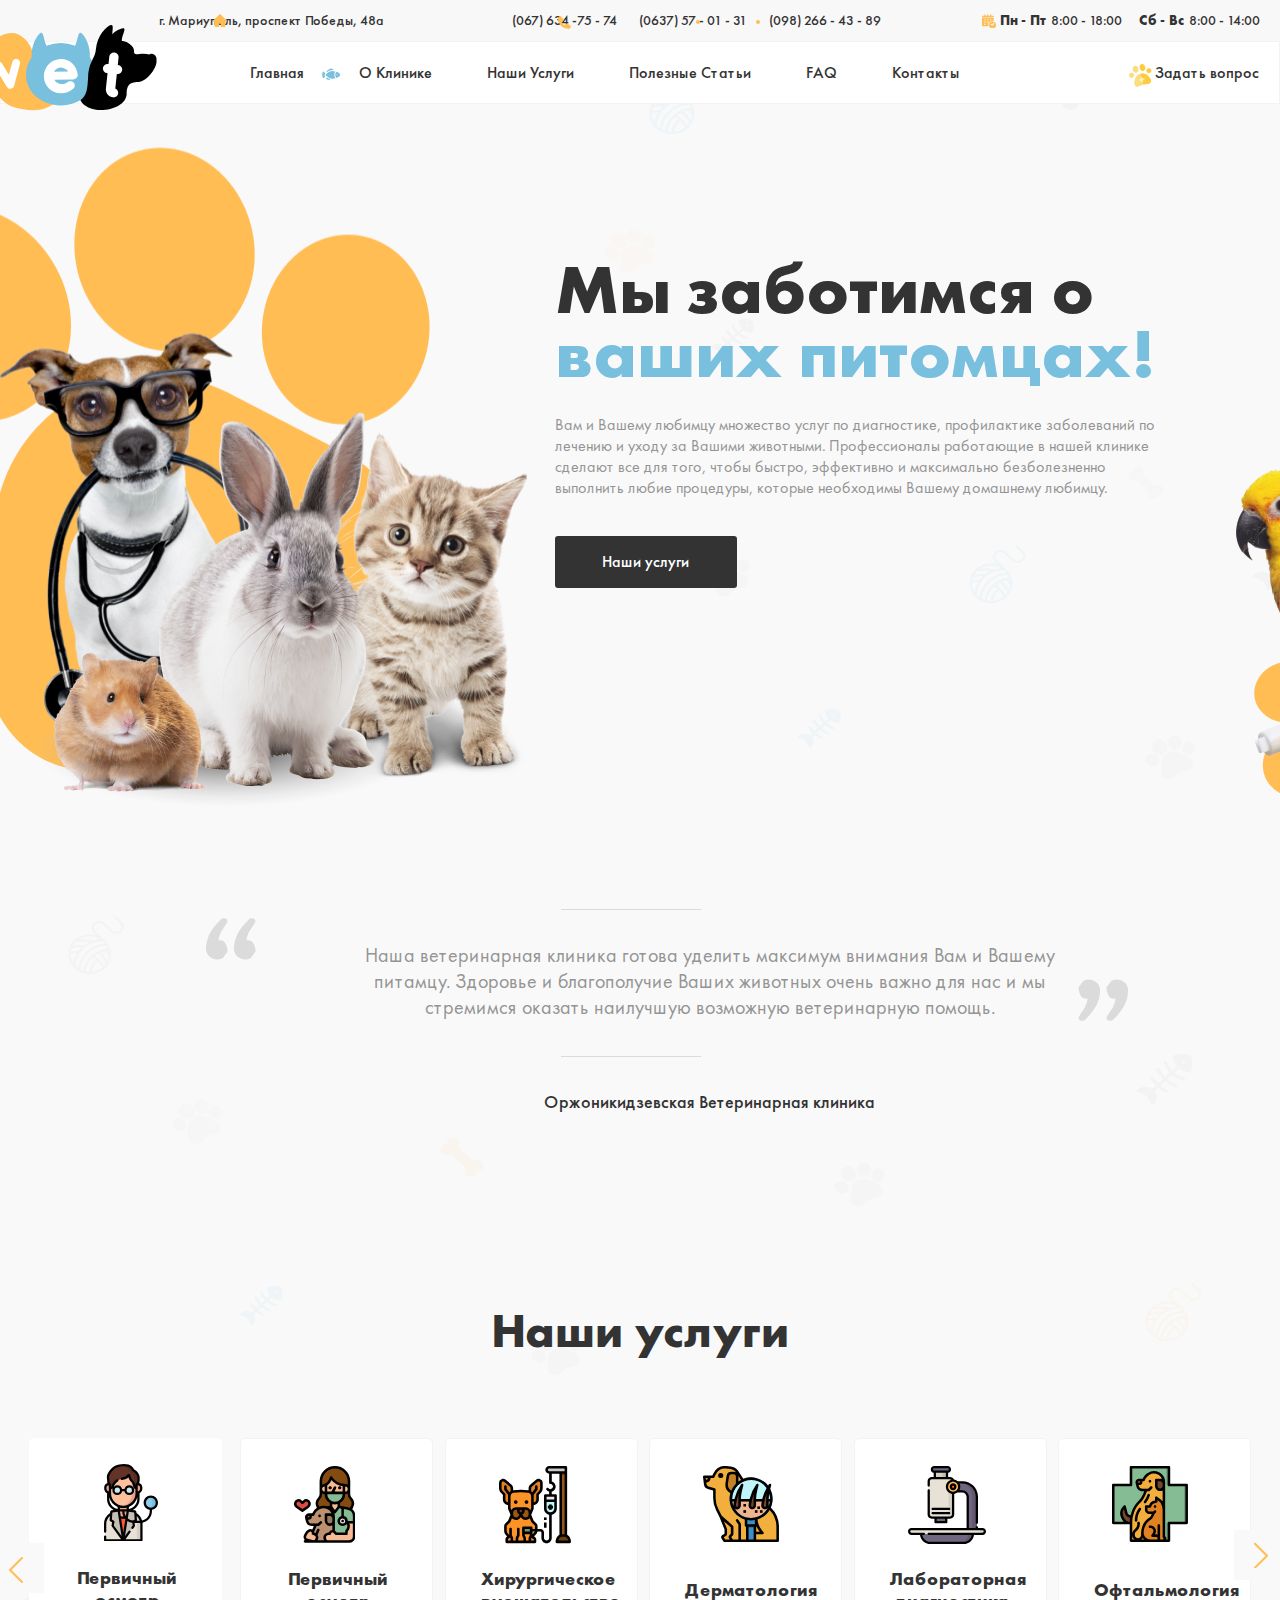
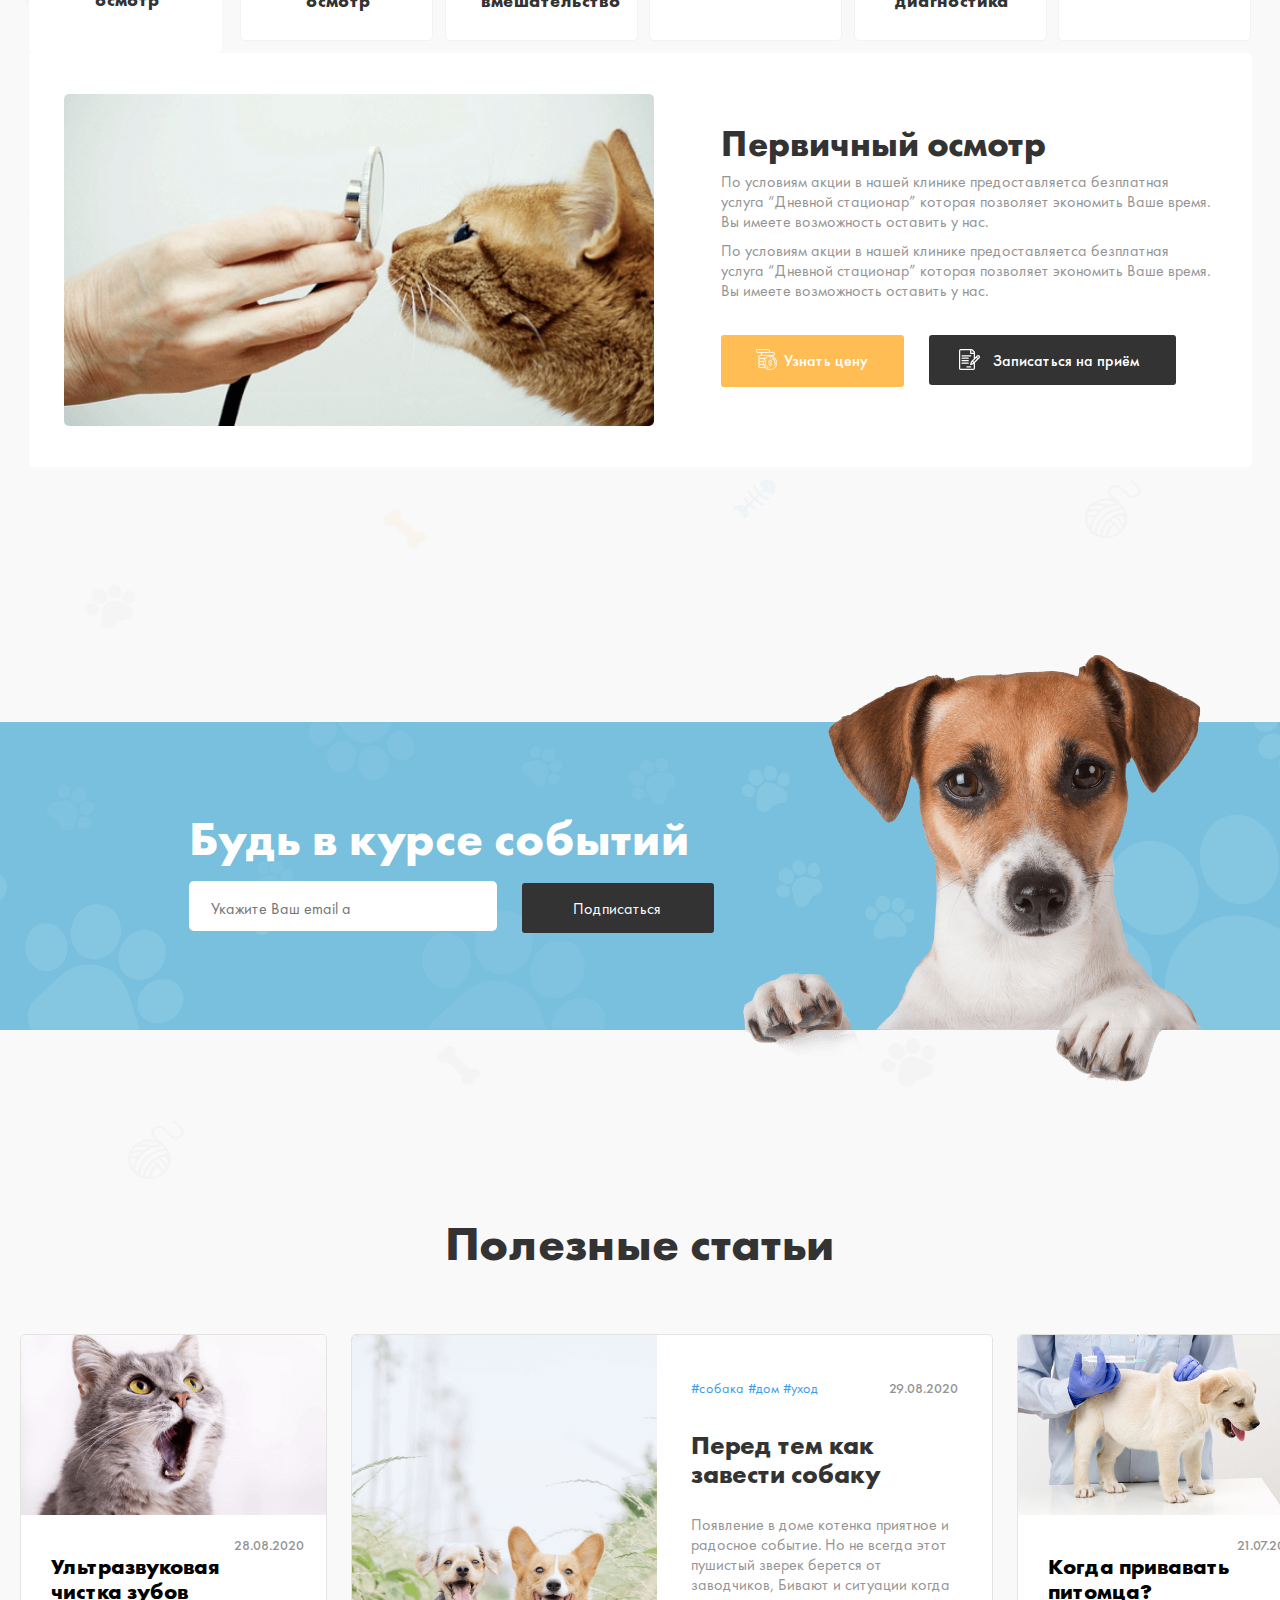
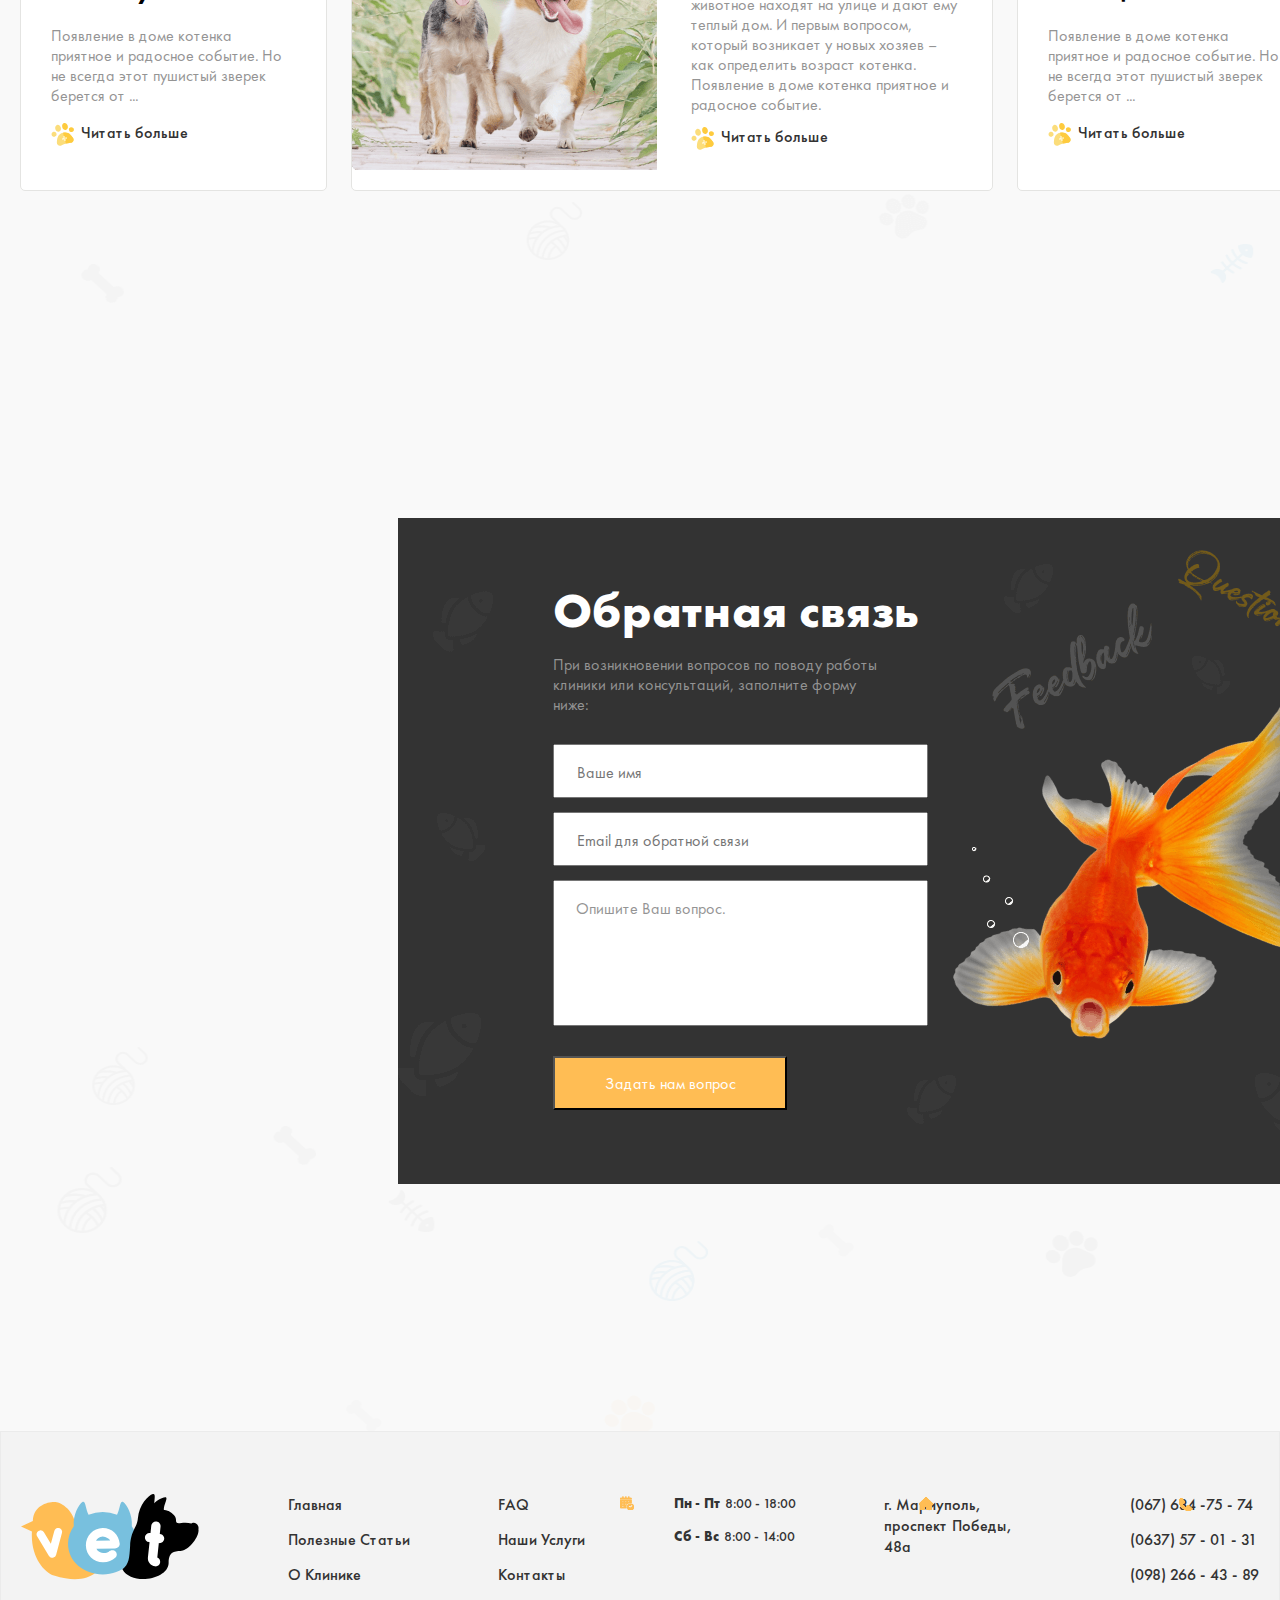
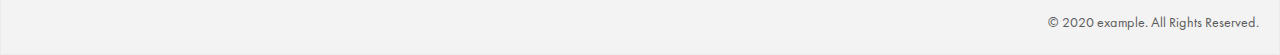
==== commit 681dbbb1: "faq" ====
--- a/index.html
+++ b/index.html
@@ -60,7 +60,7 @@
                 <a href="#" class="nav-link">Полезные Статьи</a>
               </li>
               <li class="nav-item">
-                <a href="#" class="nav-link">FAQ</a>
+                <a href="faq.html" class="nav-link">FAQ</a>
               </li>
               <li class="nav-item">
                 <a href="./contact.html" class="nav-link">Контакты</a>
@@ -263,7 +263,7 @@
         </ul>
         <ul class="footer-list">
           <li class="footer-item">
-            <a href="#" class="item-link">FAQ</a>
+            <a href="faq.html" class="item-link">FAQ</a>
           </li>
           <li class="footer-item">
             <a href="#" class="item-link">Наши Услуги</a>
--- a/styles.css
+++ b/styles.css
@@ -21,7 +21,7 @@
 }
 *{
   -webkit-box-sizing: border-box;
-          box-sizing: border-box;
+  box-sizing: border-box;
 }
 html {
   height: 100%;
@@ -43,6 +43,7 @@
   margin: 0 auto;
   padding: 0 20px;
 }
+
 /* Header started */
 .site-header {
   background-color: #fff;
@@ -58,11 +59,11 @@
   display: -ms-flexbox;
   display: flex;
   -webkit-box-pack: end;
-      -ms-flex-pack: end;
-          justify-content: flex-end;
+  -ms-flex-pack: end;
+  justify-content: flex-end;
   -webkit-box-align: center;
-      -ms-flex-align: center;
-          align-items: center;
+  -ms-flex-align: center;
+  align-items: center;
 }
 .start-link {
   margin-right: 128px;
@@ -159,8 +160,8 @@
   margin-bottom: 0;
   gap: 17px;
   -webkit-box-pack: justify;
-      -ms-flex-pack: justify;
-          justify-content: space-between;
+  -ms-flex-pack: justify;
+  justify-content: space-between;
   padding-left: 0;
   list-style: none;
 }
@@ -195,11 +196,11 @@
   display: -ms-flexbox;
   display: flex;
   -webkit-box-pack: end;
-      -ms-flex-pack: end;
-          justify-content: flex-end;
+  -ms-flex-pack: end;
+  justify-content: flex-end;
   -webkit-box-align: center;
-      -ms-flex-align: center;
-          align-items: center;
+  -ms-flex-align: center;
+  align-items: center;
   padding-top: 20px;
   padding-bottom: 20px;
   z-index: 1;
@@ -222,11 +223,11 @@
   display: -ms-flexbox;
   display: flex;
   -webkit-box-pack: end;
-      -ms-flex-pack: end;
-          justify-content: flex-end;
+  -ms-flex-pack: end;
+  justify-content: flex-end;
   -webkit-box-align: center;
-      -ms-flex-align: center;
-          align-items: center;
+  -ms-flex-align: center;
+  align-items: center;
   margin-top: 0;
   margin-bottom: 0;
   padding-left: 0;
@@ -417,13 +418,15 @@
   display: -ms-flexbox;
   display: flex;
   -webkit-box-pack: start;
-      -ms-flex-pack: start;
-          justify-content: flex-start;
+  -ms-flex-pack: start;
+  justify-content: flex-start;
   padding-left: 0;
   list-style: none;
 }
 .intro__list {
   position: relative;
+  margin-top: 0;
+  margin-bottom: 0;
   list-style: none;
   padding-left: 0;
 }
@@ -489,13 +492,13 @@
   padding-top: 395px;
   padding-bottom: 206px;
   background-image: url("./images/bgbgbg.svg");
-  background-position: calc(50% - -233px) calc(50% + -303px);
+  background-position: calc(50% - -194px) calc(50% + -303px);
   background-repeat: no-repeat;
   background-size: 934px 329px;;
 }
 .search-title {
   display: block;
-  margin-left: 497px;
+  margin-left: 459px;
   margin-bottom: 60px;
   margin-top: 0;
   color: #333;
@@ -516,14 +519,14 @@
 .search__iframe {
   position: relative;
   top: 0;
-  left: -91px;
-  width: 913px;
+  left: -72px;
+  width: 847px;
   height: 466px;
 }
 .search-title::before {
   position: absolute;
   top: calc(50% - 207px);
-  left: calc(0% + -27px);
+  left: calc(0% + -50px);
   width: 443px;
   height: 342px;
   background-image: url("./images/doc.png");
@@ -534,13 +537,203 @@
 .search__image {
   position: absolute;
   top: 0px;
-  right: -104px;
+  right: -60px;
 }
 /* SEARCH SECTION FINISHED */
+/* FAQ PAGE STYLES */
+/* hero section started */
+.site-faq {
+}
+.site-faq__hero {
+  margin-left: 195px;
+  padding-top: 118px;
+  padding-bottom: 273px;
+  background-image: url("./images/catfaq.png"), url("./images/birds.png");
+  background-repeat: no-repeat;
+  background-size: 569px 466px, 654px 640px;
+  background-position: calc(50% - -414px) calc(50% + -595px), calc(50% - -407px) calc(50% + 499px);
+
+}
+.site-faq__wrapper {
+  position: relative;
+  text-align: left;
+}
+.site-faq__desc-wrap {
+  width: 447px;
+}
+.site-faq__title {
+  margin-top: 0;
+  margin-bottom: 27px;
+  color: #333;
+  font-size: 70px;
+  font-weight: 700;
+  line-height: 64px;
+}
+.site-faq-desc__wrap {
+  width: 577px;
+}
+.site-faq__desc {
+  margin-top: 0;
+  margin-bottom: 35px;
+  color: #949494;
+  font-size: 16px;
+  font-weight: 400;
+  line-height: 20px;
+}
+.site-faq__link {
+  display: flex;
+  width: 201px;
+  margin-bottom: 63px;
+  padding: 15px 38px;
+  color: #fff;
+  font-size: 16px;
+  line-height: normal;
+  border-radius: 3px;
+  background-color: #78c0de;
+  text-decoration: none;
+  transition: background-color 0.5s linear, opacity 0.5s;
+}
+.site-faq__link:hover {
+  color: #fff;
+  background-color: #ffbd54;
+}
+.site-faq__link::before {
+  margin-right: 6px;
+  display: inline-block;
+  width: 21px;
+  height: 21px;
+  background-image: url("./images/faqcp.svg");
+  background-repeat: no-repeat;
+  border-radius: 3px;
+  content: "";
+}
+.site-faq__list {
+  margin-top: 0;
+  margin-bottom: 0;
+  padding-left: 0;
+  list-style: none;
+}
+.site-faq__item {
+  padding: 31px 41px 75px 63px;
+  width: 752px;
+  border-radius: 5px;
+  border: 1px solid #f3f3f3;
+  background: #fff;
+  transition: all 0.5s linear;
+}
+.site-faq__item:hover {
+  opacity: 0.5;
+}
+.site-faq__item:not(:last-child) {
+  margin-bottom: 18px;
+}
+.site-faq__item:nth-child(2) {
+  padding: 29px 41px 32px 63px;
+}
+.site-faq__item:nth-child(3) {
+  padding: 29px 41px 32px 63px;
+}
+.site-faq__item:nth-child(4) {
+  padding: 29px 41px 44px 63px;
+}
+.site-faq__item:nth-child(5) {
+  padding: 29px 41px 44px 63px;
+}
+.site-faq__item:nth-child(6) {
+  padding: 29px 41px 44px 63px;
+}
+.before__yellow::before {
+  position: absolute;
+  margin-left: 5px;
+  width: 23px;
+  height: 22px;
+  background-image: url("./images/pett.svg");
+  background-repeat: no-repeat;
+  background-size: cover;
+  content: "";
+}
+.before__blue::before {
+  position: absolute;
+  margin-left: 5px;
+  width: 23px;
+  height: 22px;
+  background-image: url("./images/iz.svg");
+  background-repeat: no-repeat;
+  background-size: cover;
+  content: "";
+}
+.site-faq__time--wrap {
+  display: flex;
+  align-items: center;
+  margin-bottom: 15px;
+  margin-left: 34px;
+}
+.site-faq__faq-time {
+  margin-right: 28px;
+  color: #333;
+  font-size: 14px;
+  font-weight: 400;
+  line-height: 22px;
+}
+.site-faq__faq--text {
+  margin-top: 0;
+  margin-bottom: 0;
+  color: #78c0de;
+  text-align: right;
+  font-size: 12px;
+  line-height: 22px;
+  letter-spacing: 0.96px;
+  text-transform: uppercase;
+}
+.site-faq__sub-faq {
+  display: flex;
+  justify-content: space-between;
+}
+.site-faq__subtitle {
+  margin-top: 0;
+  margin-bottom: 0;
+  color: #333;
+  font-size: 20px;
+  line-height: 22px;
+}
+.site-faq__faq-button {
+  position: relative;
+  border: none;
+  background-color: #fff;
+}
+.site-faq__faq-button::after {
+  position: absolute;
+  top: 8px;
+  left: 0;
+  width: 16px;
+  height: 9px;
+  background-image: url("./images/pas.svg");
+  background-repeat: no-repeat;
+  content: "";
+}
+.faq-button__active::after {
+  position: absolute;
+  top: 5px;
+  left: 0;
+  width: 16px;
+  height: 10px;
+  background-image: url("./images/tepa.svg");
+  background-repeat: no-repeat;
+  content: "";
+}
+.site-faq__faq--desc {
+  margin-top: 23px;
+  margin-bottom: 0;
+  color: #949494;
+  font-size: 16px;
+  font-weight: 400;
+  line-height: 20px;
+}
+/* hero section finished  */
+
 /* Article section started  */
 .wrap-article {
   padding-bottom: 191px;
-  position: relative;
 }
 .article-wrapper {
   width: 753px;
@@ -572,8 +765,8 @@
   display: -ms-flexbox;
   display: flex;
   -webkit-box-align: center;
-      -ms-flex-align: center;
-          align-items: center;
+  -ms-flex-align: center;
+  align-items: center;
   margin: 0;
   margin-bottom: 70px;
   color: #949494;
@@ -712,11 +905,11 @@
   display: -ms-flexbox;
   display: flex;
   -webkit-box-pack: justify;
-      -ms-flex-pack: justify;
-          justify-content: space-between;
+  -ms-flex-pack: justify;
+  justify-content: space-between;
   -webkit-box-align: start;
-      -ms-flex-align: start;
-          align-items: flex-start;
+  -ms-flex-align: start;
+  align-items: flex-start;
   width: 1223px;
   margin: 0 auto;
   margin-bottom: 0;
@@ -853,8 +1046,8 @@
   display: -ms-flexbox;
   display: flex;
   -webkit-box-align: center;
-      -ms-flex-align: center;
-          align-items: center;
+  -ms-flex-align: center;
+  align-items: center;
   width: 1223px;
   margin: 0 auto;
   border-radius: 0px 5px 5px 5px;
@@ -1077,7 +1270,7 @@
   border: 1px solid #e4e4e2;
 }
 .useful-item:hover {
-opacity: 0.8;
+  opacity: 0.8;
 }
 .useful-item:active {
   opacity: 0.6;
@@ -1087,8 +1280,8 @@
   display: -ms-flexbox;
   display: flex;
   -webkit-box-pack: justify;
-      -ms-flex-pack: justify;
-          justify-content: space-between;
+  -ms-flex-pack: justify;
+  justify-content: space-between;
   list-style: none;
   padding-left: 0;
 }
@@ -1168,10 +1361,10 @@
 }
 
 .usefull-list {
+  margin-top: 0;
+  margin-bottom: 0;
   list-style: none;
   padding-left: 0;
-}
-.usefull-item {
 }
 .active__item {
   display: -webkit-box;
@@ -1278,11 +1471,11 @@
   display: flex;
   -webkit-box-orient: vertical;
   -webkit-box-direction: normal;
-      -ms-flex-direction: column;
-          flex-direction: column;
+  -ms-flex-direction: column;
+  flex-direction: column;
   -webkit-box-align: start;
-      -ms-flex-align: start;
-          align-items: start;
+  -ms-flex-align: start;
+  align-items: start;
 }
 .contact-input {
   width: 375px;
@@ -1361,8 +1554,8 @@
   display: -ms-flexbox;
   display: flex;
   -webkit-box-pack: justify;
-      -ms-flex-pack: justify;
-          justify-content: space-between;
+  -ms-flex-pack: justify;
+  justify-content: space-between;
 }
 .footer-logo:hover {
   opacity: 0.8;
@@ -1418,7 +1611,7 @@
   .item-link::before {
     position: absolute;
     top: 4px;
-    left: 823px;
+    left: 891px;
     width: 14px;
     height: 13px;
     background-image: url("./images/house.svg");
@@ -1434,7 +1627,7 @@
   .bold::before {
     position: absolute;
     top: 4px;
-    right: 680px;
+    right: 626px;
     width: 14px;
     height: 14px;
     background-image: url("./images/schedule.svg");
--- a/mini.css
+++ b/mini.css
@@ -1 +1 @@
-button,hr,input{overflow:visible}progress,sub,sup{vertical-align:baseline}[type=checkbox],[type=radio],legend{box-sizing:border-box;padding:0}html{line-height:1.15;-webkit-text-size-adjust:100%}body{margin:0}details,main{display:block}h1{font-size:2em;margin:.67em 0}hr{box-sizing:content-box;height:0}code,kbd,pre,samp{font-family:monospace,monospace;font-size:1em}a{background-color:transparent}abbr[title]{border-bottom:none;text-decoration:underline;text-decoration:underline dotted}b,strong{font-weight:bolder}small{font-size:80%}sub,sup{font-size:75%;line-height:0;position:relative}sub{bottom:-.25em}sup{top:-.5em}img{border-style:none}button,input,optgroup,select,textarea{font-family:inherit;font-size:100%;line-height:1.15;margin:0}button,select{text-transform:none}[type=button],[type=reset],[type=submit],button{-webkit-appearance:button}[type=button]::-moz-focus-inner,[type=reset]::-moz-focus-inner,[type=submit]::-moz-focus-inner,button::-moz-focus-inner{border-style:none;padding:0}[type=button]:-moz-focusring,[type=reset]:-moz-focusring,[type=submit]:-moz-focusring,button:-moz-focusring{outline:ButtonText dotted 1px}fieldset{padding:.35em .75em .625em}legend{color:inherit;display:table;max-width:100%;white-space:normal}textarea{overflow:auto}[type=number]::-webkit-inner-spin-button,[type=number]::-webkit-outer-spin-button{height:auto}[type=search]{-webkit-appearance:textfield;outline-offset:-2px}[type=search]::-webkit-search-decoration{-webkit-appearance:none}::-webkit-file-upload-button{-webkit-appearance:button;font:inherit}summary{display:list-item}[hidden],template{display:none}.adress-list,.header-adress{display:-webkit-box;display:-ms-flexbox}.adress-link,.start-link{color:#333;line-height:normal;text-decoration:none}.adress-link,.header-end__link{-webkit-transition:color .3s linear,background-color .3s linear,opacity .3s linear;-o-transition:color .3s linear,background-color .3s linear,opacity .3s linear}.adress-list::before,.start-link::before{position:absolute;height:13px;background-repeat:no-repeat}.adress-link,.adress-time,.bold,.start-link,.time-bold{font-size:14px;font-style:normal}.header-adress,.header-wrap{position:relative;-webkit-box-pack:end}.adress-list::before,.hero,.intro,.intro__active::before,.intro__bold::before,.intro__tel::before,.search,.start-link::before{background-repeat:no-repeat}@font-face{font-display:swap;font-family:FuturaPT;font-weight:400;src:url("./fonts/FuturaPT-Book.woff") format("woff"),url("./fonts/FuturaPT-Book.woff2") format("woff2")}@font-face{font-display:swap;font-family:FuturaPT;font-weight:500;src:url("./fonts/FuturaPT-Medium.woff") format("woff"),url("./fonts/FuturaPT-Medium.woff2") format("woff2")}@font-face{font-display:swap;font-family:FuturaPT;font-weight:700;src:url("./fonts/FuturaPT-Bold.woff") format("woff"),url("./fonts/FuturaPT-Bold.woff2") format("woff2")}*{-webkit-box-sizing:border-box;box-sizing:border-box}html{height:100%}img{display:block}body{margin:0;font-family:FuturaPT,Arial,sans-serif;font-weight:500;background-image:url("./images/bgbd.png");background-size:1554px 4367px;background-color:#f9f9f9}.container{max-width:1350px;width:100%;margin:0 auto;padding:0 20px}.adress-list,.nav-list,.time-list{margin-bottom:0;padding-left:0;list-style:none;margin-top:0}.services-button:hover,.services-endbutton:hover,.site-header{background-color:#fff}.header-start{padding-top:11px;padding-bottom:12px;background-color:#f9f8f8}.header-adress{display:flex;-ms-flex-pack:end;justify-content:flex-end;-webkit-box-align:center;-ms-flex-align:center;align-items:center}.start-link{margin-right:128px}.start-link::before{top:3px;left:193px;width:14px;background-image:url("./images/house.svg");content:""}.adress-link{transition:color .3s linear,background-color .3s linear,opacity .3s linear}.adress-link:hover{color:#ffbd54}.adress-link:active,.useful-link:active{color:#333;opacity:.6}.adress-list{display:flex;margin-right:119px}.header-wrap,.time-list{display:-webkit-box;display:-ms-flexbox}.adress-list::before{top:5px;left:538px;width:13px;background-image:url("./images/phone.svg");content:""}.adress-item:nth-child(2)::after,.adress-item:nth-child(2)::before{top:9px;width:4px;height:4px;border-radius:50%;position:absolute;background-color:#ffbd54;content:""}.adress-item:not(:last-child){margin-right:22px}.adress-item:nth-child(2)::before{left:676px}.adress-item:nth-child(2)::after{right:500px}.time-list{display:flex;gap:17px;-webkit-box-pack:justify;-ms-flex-pack:justify;justify-content:space-between}.time-list::before{position:absolute;top:3px;right:264px;width:14px;height:14px;background-image:url("./images/schedule.svg");content:""}.adress-time,.bold,.time-bold{color:#333;line-height:normal}.header-end__link,.nav-link{font-size:16px;line-height:normal;color:#333;text-decoration:none}.header-wrapper{background-color:#fff;border:1px solid #f3f3f3}.header-wrap{display:flex;-ms-flex-pack:end;justify-content:flex-end;-webkit-box-align:center;-ms-flex-align:center;align-items:center;padding-top:20px;padding-bottom:20px;z-index:1}.footer-logo:hover,.header-image:hover,.services-item:hover,.useful-item:hover{opacity:.8}.end-link:active,.footer-logo:active,.header-end__link:active,.header-image:active,.item-link:active,.nav-link:active,.services-button:active,.services-endbutton:active,.services-item:active,.subscript-button:active,.top-link:active,.useful-item:active{opacity:.6}.header-link{position:absolute;top:calc(50% - 48px);left:calc(50% + -661px);z-index:3;text-decoration:none}.hero-wrapper,.intro__list,.search__iframe,.search__wrap,.search__wrapper,.services-wrapper{position:relative}.nav-list{display:-webkit-box;display:-ms-flexbox;display:flex;-webkit-box-pack:end;-ms-flex-pack:end;justify-content:flex-end;-webkit-box-align:center;-ms-flex-align:center;align-items:center}.nav-list::before{position:absolute;top:22px;left:299px;width:20px;height:20px;background-image:url("./images/fish.svg");content:""}.nav-item:not(:last-child){margin-right:55px}.nav-item{margin-right:195px}.nav-link{border-bottom:5px solid transparent;-webkit-transition:color .3s linear,border .3s linear,opacity .3s linear;-o-transition:color .3s linear,border .3s linear,opacity .3s linear;transition:color .3s linear,border .3s linear,opacity .3s linear}.nav-link:active,.nav-link:hover{border-color:#f4ffad}.header-end__link{text-align:right;transition:color .3s linear,background-color .3s linear,opacity .3s linear}.hero-span,.hero-title{font-size:70px;font-weight:700;line-height:64px}.header-end__link::before{position:absolute;right:107px;width:25px;height:25px;background-image:url("./images/dog.svg");content:""}.header-end__link:hover,.item-link:hover,.useful-link:hover{color:#ffbd54}.hero{padding-top:153px;padding-right:97px;padding-bottom:354px;background-position:calc(50% - 515px) calc(50% + -91px),calc(50% - -740px) calc(50% + 160px);background-image:url("./images/Grouphero.png"),url("./images/Groupheroikki.png")}.hero-wrapper{margin-left:auto;width:608px}.hero-title{margin-top:0;margin-bottom:29px;color:#333}.hero-span{display:block;color:#78c0de}.hero-desc{margin-top:0;margin-bottom:38px;color:#949494;font-size:16px;font-weight:400;line-height:21px}.hero-link{padding:15px 48px 16px 47px;display:inline-block;color:#fff;font-size:16px;line-height:normal;border-radius:3px;background-color:#333;text-decoration:none;-webkit-transition:color .3s linear,background-color .3s linear,opacity .3s linear;-o-transition:color .3s linear,background-color .3s linear,opacity .3s linear;transition:color .3s linear,background-color .3s linear,opacity .3s linear}.intro__list,.intro__wrap,.services-list{padding-left:0;list-style:none}.intro__wrap,.search__wrapper{display:-webkit-box;display:-ms-flexbox}.end-link:hover,.hero-link:hover,.subscript-button:hover{color:#333;border-radius:3px;background-color:#ffbd54}.hero-link:active{color:#333;border-radius:3px;background-color:#ffbd54;opacity:.6}.intro{padding-top:111px;background-image:url("./images/contactibg.png");background-size:contain;background-position:calc(50% - -476px) calc(50% + 0px)}.intro__wrapper{margin-left:104px}.intro__tex-wrap{width:447px}.intro__title{margin-top:0;margin-bottom:27px;color:#333;font-size:70px;font-weight:700;line-height:64px}.intro__text{margin-top:0;margin-bottom:217px;color:#949494;font-size:16px;font-weight:400;line-height:20px}.intro__wrap{display:flex;-webkit-box-pack:start;-ms-flex-pack:start;justify-content:flex-start}.intro__item{width:153px;margin-right:100px}.intro__link{color:#333;font-size:16px;font-style:normal;line-height:normal;text-decoration:none}.intro__active::before{position:absolute;top:calc(50% - 122px);left:calc(50% - 127px);width:76px;height:72px;background-image:url("./images/location.svg");content:""}.intro__tel::before{position:absolute;top:calc(50% - 120px);left:calc(50% - 125px);width:46px;height:73px;background-image:url("./images/phonee.svg");content:""}.intro__item__time{display:inline-block}.intro__bold,.intro__time{color:#333;font-style:normal;font-size:16px;line-height:normal}.intro__bold::before{position:absolute;top:calc(50% - 112px);left:calc(50% - 73px);width:76px;height:72px;background-image:url("./images/calendar.svg");content:""}.search{padding-top:395px;padding-bottom:206px;background-image:url("./images/bgbgbg.svg");background-position:calc(50% - -233px) calc(50% + -303px);background-size:934px 329px}.search-title{display:block;margin-left:497px;margin-bottom:60px;margin-top:0;color:#333;font-size:48px;font-weight:700;line-height:normal}.search__wrapper{display:flex}.article-blockquote,.services-list{display:-webkit-box;display:-ms-flexbox}.search__iframe{top:0;left:-91px;width:913px;height:466px}.search-title::before{position:absolute;top:calc(50% - 207px);left:calc(0% + -27px);width:443px;height:342px;background-image:url("./images/doc.png");background-repeat:no-repeat;content:"";z-index:2}.article-wrapper::after,.article-wrapper::before{position:absolute;width:142px;height:128px;background-repeat:no-repeat;content:""}.search__image{position:absolute;top:0;right:-104px}.wrap-article{padding-bottom:191px;position:relative}.article-wrapper{width:753px;margin-left:313px;margin-right:244px}.article-wrapper::before{top:calc(25% - 115px);left:calc(50% + -434px);background-image:url("./images/left.svg")}.article-wrapper::after{top:calc(25% - 54px);right:calc(50% + -580px);background-image:url("./images/right.svg")}.article-blockquote::after,.article-blockquote::before{position:absolute;left:calc(50% + -79px);width:142px;height:1px;background-image:url("./images/line.svg")}.article-blockquote{display:flex;-webkit-box-align:center;-ms-flex-align:center;align-items:center;margin:0 0 70px;color:#949494;text-align:center;font-size:20px;font-weight:400;line-height:normal}.article-blockquote::before{top:calc(25% - 124px);background-repeat:no-repeat;content:""}.article-blockquote::after{top:calc(25% - -23px);background-repeat:no-repeat;content:""}.services-button::before,.services-endbutton::after{width:14px;height:26px;content:"";background-repeat:no-repeat}.article-cite{display:block;margin:0 auto;text-align:center;color:#333;font-size:18px;font-style:normal;line-height:normal}.services-button,.services-endbutton{width:50px;height:50px;margin-right:50px;background-color:#f9f9f9;border:none;-webkit-transition:color .3s linear,background-color .3s linear,opacity .3s linear;-o-transition:color .3s linear,background-color .3s linear,opacity .3s linear;position:absolute;z-index:5}.services{padding-bottom:145px}.services-title{margin-top:0;margin-bottom:80px;text-align:center;color:#333;font-size:48px;font-weight:700;line-height:54px}.services-button{top:105px;left:-26px;transition:color .3s linear,background-color .3s linear,opacity .3s linear}.services-endbutton{top:92px;right:-74px;transition:color .3s linear,background-color .3s linear,opacity .3s linear}.contact-wrap,.contact-wrapper,.end-wrapper,.services-item,.useful-wrap{position:relative}.services-item,.top-link{-webkit-transition:color .3s linear,background-color .3s linear,opacity .3s linear;-o-transition:color .3s linear,background-color .3s linear,opacity .3s linear}.services-button::before{position:absolute;top:14px;left:15px;background-image:url("./images/arrow.svg")}.services-endbutton::after{position:absolute;top:12px;right:16px;background-image:url("./images/arrowch.svg")}.services-list{display:flex;-webkit-box-pack:justify;-ms-flex-pack:justify;justify-content:space-between;-webkit-box-align:start;-ms-flex-align:start;align-items:flex-start;width:1223px;margin:0 auto}.services-wrap,.useful-list{display:-webkit-box;display:-ms-flexbox}.services-item{width:193px;padding:129px 32px 28px 35px;border-radius:5px;background-color:#fff;margin:0;border:1px solid #f3f3f3;transition:color .3s linear,background-color .3s linear,opacity .3s linear}.services-item:first-child{width:193px;border-bottom:42px;margin:0 7px 0 0;padding-bottom:42px;border:none}.services-item:nth-child(2),.services-item:nth-child(3),.services-item:nth-child(5){width:193px}.services-item:nth-child(4),.services-item:nth-child(6){width:193px;padding-top:140px;padding-bottom:39px}.services-link{text-decoration:none}.services-subtitle,.services-subtitle__befor{margin-top:0;margin-bottom:0;color:#333;text-align:center;font-size:18px;line-height:22px}.services-subtitle__befor::before{position:absolute;top:26px;left:75px;width:61px;height:77px;background-image:url("./images/doctor.svg");background-repeat:no-repeat;content:""}.services-subtitle::before{position:absolute;top:27px;left:53px;width:61px;height:77px;content:""}.services-item:nth-child(2) .services-subtitle::before{background-image:url("./images/woman.svg");width:61px;height:77px}.services-item:nth-child(3) .services-subtitle::before{background-image:url("./images/dogm.svg");width:72px;height:78px}.services-item:nth-child(4) .services-subtitle::before{background-image:url("./images/gogdog.svg");width:76px;height:76px}.services-item:nth-child(5) .services-subtitle::before{background-image:url("./images/texnno.svg");width:78px;height:78px}.services-item:nth-child(6) .services-subtitle::before{background-image:url("./images/gogh.svg");width:76px;height:76px}.end-link::before,.top-link::before{position:absolute;top:215px;width:21px;height:21px;content:""}.services-wrap{display:flex;-webkit-box-align:center;-ms-flex-align:center;align-items:center;width:1223px;margin:0 auto;border-radius:0 5px 5px;background-color:#fff;padding-left:35px;padding-top:41px;padding-bottom:41px}.services-image{margin-right:67px;border-radius:5px}.end-wrapper{width:492px}.end-subtitle{margin-top:0;margin-bottom:18px;color:#333;font-size:36px;line-height:20px}.end-desc,.top-desc{margin-top:0;color:#949494;font-size:16px;font-weight:400;line-height:20px}.top-desc{margin-bottom:9px}.end-desc{margin-bottom:34px}.end-link,.top-link{font-size:16px;line-height:normal;border-radius:3px;color:#fff;text-decoration:none}.top-link{display:inline-block;text-align:center;margin-right:21px;padding:15px 36px 16px 63px;background:#ffbd54;transition:color .3s linear,background-color .3s linear,opacity .3s linear}.end-link,.subscript-button{-webkit-transition:color .3s linear,background-color .3s linear,opacity .3s linear;-o-transition:color .3s linear,background-color .3s linear,opacity .3s linear}.top-link::before{left:35px;background-image:url("./images/top.svg");background-repeat:no-repeat}.top-link:hover{color:#ffbd54;border-radius:3px;background-color:#333}.end-link{padding:15px 37px 14px 64px;background:#333;transition:color .3s linear,background-color .3s linear,opacity .3s linear}.end-link::before{left:238px;background-image:url("./images/end.svg");background-repeat:no-repeat}.article-subscript{padding-top:90px;padding-bottom:88px;background-image:url("./images/kuchuk.png");background-repeat:no-repeat;background-position:center top 2px}.subscript-wrapper{margin-left:82px;padding:87px}.subscript-title{margin-bottom:32px;color:#fff;font-size:48px;font-weight:700;line-height:20px}.subscript-input{padding:18px 147px 12px 22px;margin-right:21px;color:#949494;font-size:16px;font-weight:400;border:none;line-height:20px;border-radius:5px;background-color:#fff}.subscript-button{padding:15px 53px 14px 51px;color:#fff;font-size:16px;line-height:normal;border-radius:3px;background-color:#333;border:none;transition:color .3s linear,background-color .3s linear,opacity .3s linear}.useful{padding-top:126px;padding-bottom:265px}.useful-wrap{margin:0 auto;width:305px;padding:21px 22px 38px 30px}.active-list__item,.active__item{margin-right:24px}.house-list,.useful-list{padding-left:0;list-style:none}.useful-subtitle__wrap{width:182px}.useful-title{margin-top:0;margin-bottom:80px;color:#333;text-align:center;font-size:48px;font-weight:700;line-height:20px}.useful-list{margin-top:0;margin-bottom:0;display:flex}.useful-item{border-radius:5px;border:1px solid #e4e4e2;background-color:#fff}.house-list{display:-webkit-box;display:-ms-flexbox;display:flex;-webkit-box-pack:justify;-ms-flex-pack:justify;justify-content:space-between}.house-item{padding:42px 31px 39px 34px;border-radius:5px;border-bottom:none;background:#fff}.useful-time{display:block;text-align:end;color:#949494;font-size:14px;line-height:normal}.active__item,.contact-form{display:-webkit-box;display:-ms-flexbox}.useful-subtitle{margin-top:0;color:#000;font-size:22px;font-weight:700;line-height:25px}.useful-text_wrapper{width:244px}.useful-text{margin-top:0;color:#949494;font-size:16px;font-weight:400;line-height:20px}.useful-link{color:#333;font-size:16px;line-height:normal;-webkit-transition:color .3s linear,background-color .3s linear,opacity .3s linear;-o-transition:color .3s linear,background-color .3s linear,opacity .3s linear;transition:color .3s linear,background-color .3s linear,opacity .3s linear;text-decoration:none}.useful-link::before{display:-webkit-inline-box;display:-ms-inline-flexbox;display:inline-flex;width:25px;height:25px;margin-right:5px;background-image:url("./images/dog.svg");background-repeat:no-repeat;background-position:center;vertical-align:middle;content:""}.footer-item::before,.item-link::before{height:13px;background-repeat:no-repeat}.usefull-list{list-style:none;padding-left:0}.active__item{display:flex}.item__link{margin-bottom:32px}.usefull-link{color:#3d9cea;text-align:center;font-size:14px;font-weight:400;line-height:22px;text-decoration:none}.usefull-time{text-align:right;color:#949494;font-size:14px;line-height:normal}.usefull-subtitle__wrapper{width:270px}.usefull-subtitle{margin-top:0;color:#333;font-size:26px;font-weight:700;line-height:29px}.usefull-desc{margin-top:0;margin-bottom:11px;color:#949494;font-size:16px;font-weight:400;line-height:20px}.usefull-endlink{color:#333;font-size:16px;line-height:normal;text-decoration:none}.active__link{margin-right:67px}.contact{margin:0 auto;padding-top:62px;padding-bottom:247px}.text-wrap{width:334px}.contact-wrap{top:0;left:-87px;width:965px;padding:62px 0 74px 155px;background-image:url("./images/contact.png");background-repeat:no-repeat;background-color:#333}.contact-title{margin-top:0;margin-bottom:14px;color:#fff;font-size:48px;font-weight:700;line-height:normal}.contact-input,.contact-text,.contact-textarea{color:#949494;font-weight:400}.contact-wrapper{margin-left:465px}.frame-wrap{position:absolute;left:-550px;z-index:5}.contact-text{margin-top:0;margin-bottom:29px;font-size:16px;line-height:20px}.contact-input,.footer-item:not(:last-child){margin-bottom:14px}.contact-button,.contact-input,.contact-textarea{line-height:normal;font-size:16px}.contact-form{display:flex;-webkit-box-orient:vertical;-webkit-box-direction:normal;-ms-flex-direction:column;flex-direction:column;-webkit-box-align:start;-ms-flex-align:start;align-items:start}.contact-input{width:375px;padding-left:22px;padding-top:16px;padding-bottom:13px}.contact-textarea{width:375px;height:42px;padding-left:22px;padding-top:17px;padding-bottom:127px;margin-bottom:30px;resize:none;outline:0;overflow:hidden}.contact-button{padding:15px 49px 14px 50px;color:#fff;background-color:#ffbd54}.footer-time,.item-link{color:#333;font-style:normal}.contact-textarea::-webkit-input-placeholder{color:#949494;font-size:16px;font-weight:400;line-height:normal}.contact-textarea::-moz-placeholder{color:#949494;font-size:16px;font-weight:400;line-height:normal}.contact-textarea:-ms-input-placeholder{color:#949494;font-size:16px;font-weight:400;line-height:normal}.contact-textarea::-ms-input-placeholder{color:#949494;font-size:16px;font-weight:400;line-height:normal}.contact-textarea::placeholder{color:#949494;font-size:16px;font-weight:400;line-height:normal}.site-footer{padding-top:62px;padding-bottom:23px;border:1px solid #ebebeb;background-color:#f3f3f3}.footer-address{position:relative;display:-webkit-box;display:-ms-flexbox;display:flex;-webkit-box-pack:justify;-ms-flex-pack:justify;justify-content:space-between}.link-wrap{width:157px}.footer-list{margin-top:0;margin-bottom:28px;padding-left:0;list-style:none}.footer-item::before{position:absolute;top:4px;left:1158px;width:13px;background-image:url("./images/phone.svg");content:""}.bold::before,.item-link::before{position:absolute;top:2px;left:671px;width:14px;content:""}.item-link{font-size:16px;line-height:normal;text-decoration:none;border-bottom:5px solid transparent;-webkit-transition:color .3s linear,opacity .3s linear;-o-transition:color .3s linear,opacity .3s linear;transition:color .3s linear,opacity .3s linear}.footer-desc,.footer-time{font-size:14px;line-height:normal}.item-link:active{color:#333333b3}.item-link::before{left:897px;top:2px;background-image:url("./images/house.svg")}.bold::before{right:680px;height:14px;background-image:url("./images/schedule.svg")}.footer-time{font-weight:500}.footer-desc{margin-top:0;margin-bottom:0;display:block;text-align:end;color:#5c5c5c;font-weight:400}+/*! normalize.css v8.0.1 | MIT License | github.com/necolas/normalize.css */button,hr,input{overflow:visible}progress,sub,sup{vertical-align:baseline}[type=checkbox],[type=radio],legend{box-sizing:border-box;padding:0}html{line-height:1.15;-webkit-text-size-adjust:100%}body{margin:0}details,main{display:block}h1{font-size:2em;margin:.67em 0}hr{box-sizing:content-box;height:0}code,kbd,pre,samp{font-family:monospace,monospace;font-size:1em}a{background-color:transparent}abbr[title]{border-bottom:none;text-decoration:underline;text-decoration:underline dotted}b,strong{font-weight:bolder}small{font-size:80%}sub,sup{font-size:75%;line-height:0;position:relative}sub{bottom:-.25em}sup{top:-.5em}img{border-style:none}button,input,optgroup,select,textarea{font-family:inherit;font-size:100%;line-height:1.15;margin:0}button,select{text-transform:none}[type=button],[type=reset],[type=submit],button{-webkit-appearance:button}[type=button]::-moz-focus-inner,[type=reset]::-moz-focus-inner,[type=submit]::-moz-focus-inner,button::-moz-focus-inner{border-style:none;padding:0}[type=button]:-moz-focusring,[type=reset]:-moz-focusring,[type=submit]:-moz-focusring,button:-moz-focusring{outline:ButtonText dotted 1px}fieldset{padding:.35em .75em .625em}legend{color:inherit;display:table;max-width:100%;white-space:normal}textarea{overflow:auto}[type=number]::-webkit-inner-spin-button,[type=number]::-webkit-outer-spin-button{height:auto}[type=search]{-webkit-appearance:textfield;outline-offset:-2px}[type=search]::-webkit-search-decoration{-webkit-appearance:none}::-webkit-file-upload-button{-webkit-appearance:button;font:inherit}summary{display:list-item}[hidden],template{display:none}.adress-list,.header-adress{display:-webkit-box;display:-ms-flexbox}.adress-link,.start-link{color:#333;line-height:normal;text-decoration:none}.adress-link,.header-end__link{-webkit-transition:color .3s linear,background-color .3s linear,opacity .3s linear;-o-transition:color .3s linear,background-color .3s linear,opacity .3s linear}.adress-list::before,.start-link::before{position:absolute;height:13px;background-repeat:no-repeat}.adress-link,.adress-time,.bold,.start-link,.time-bold{font-size:14px;font-style:normal}.header-adress,.header-wrap{position:relative;-webkit-box-pack:end}.adress-list::before,.hero,.intro,.intro__active::before,.intro__bold::before,.intro__tel::before,.search,.start-link::before{background-repeat:no-repeat}@font-face{font-display:swap;font-family:FuturaPT;font-weight:400;src:url("./fonts/FuturaPT-Book.woff") format("woff"),url("./fonts/FuturaPT-Book.woff2") format("woff2")}@font-face{font-display:swap;font-family:FuturaPT;font-weight:500;src:url("./fonts/FuturaPT-Medium.woff") format("woff"),url("./fonts/FuturaPT-Medium.woff2") format("woff2")}@font-face{font-display:swap;font-family:FuturaPT;font-weight:700;src:url("./fonts/FuturaPT-Bold.woff") format("woff"),url("./fonts/FuturaPT-Bold.woff2") format("woff2")}*{-webkit-box-sizing:border-box;box-sizing:border-box}html{height:100%}img{display:block}body{margin:0;font-family:FuturaPT,Arial,sans-serif;font-weight:500;background-image:url("./images/bgbd.png");background-size:1554px 4367px;background-color:#f9f9f9}.container{max-width:1350px;width:100%;margin:0 auto;padding:0 20px}.adress-list,.nav-list,.time-list{margin-bottom:0;padding-left:0;list-style:none;margin-top:0}.services-button:hover,.services-endbutton:hover,.site-header{background-color:#fff}.header-start{padding-top:11px;padding-bottom:12px;background-color:#f9f8f8}.header-adress{display:flex;-ms-flex-pack:end;justify-content:flex-end;-webkit-box-align:center;-ms-flex-align:center;align-items:center}.start-link{margin-right:128px}.start-link::before{top:3px;left:193px;width:14px;background-image:url("./images/house.svg");content:""}.adress-link{transition:color .3s linear,background-color .3s linear,opacity .3s linear}.adress-link:hover{color:#ffbd54}.adress-link:active,.useful-link:active{color:#333;opacity:.6}.adress-list{display:flex;margin-right:119px}.header-wrap,.time-list{display:-webkit-box;display:-ms-flexbox}.adress-list::before{top:5px;left:538px;width:13px;background-image:url("./images/phone.svg");content:""}.adress-item:nth-child(2)::after,.adress-item:nth-child(2)::before{top:9px;width:4px;height:4px;border-radius:50%;position:absolute;background-color:#ffbd54;content:""}.adress-item:not(:last-child){margin-right:22px}.adress-item:nth-child(2)::before{left:676px}.adress-item:nth-child(2)::after{right:500px}.time-list{display:flex;gap:17px;-webkit-box-pack:justify;-ms-flex-pack:justify;justify-content:space-between}.time-list::before{position:absolute;top:3px;right:264px;width:14px;height:14px;background-image:url("./images/schedule.svg");content:""}.adress-time,.bold,.time-bold{color:#333;line-height:normal}.header-end__link,.nav-link{font-size:16px;line-height:normal;color:#333;text-decoration:none}.header-wrapper{background-color:#fff;border:1px solid #f3f3f3}.header-wrap{display:flex;-ms-flex-pack:end;justify-content:flex-end;-webkit-box-align:center;-ms-flex-align:center;align-items:center;padding-top:20px;padding-bottom:20px;z-index:1}.footer-logo:hover,.header-image:hover,.services-item:hover,.useful-item:hover{opacity:.8}.end-link:active,.footer-logo:active,.header-end__link:active,.header-image:active,.item-link:active,.nav-link:active,.services-button:active,.services-endbutton:active,.services-item:active,.subscript-button:active,.top-link:active,.useful-item:active{opacity:.6}.header-link{position:absolute;top:calc(50% - 48px);left:calc(50% + -661px);z-index:3;text-decoration:none}.hero-wrapper,.intro__list,.search__iframe,.search__wrap,.search__wrapper,.services-wrapper{position:relative}.nav-list{display:-webkit-box;display:-ms-flexbox;display:flex;-webkit-box-pack:end;-ms-flex-pack:end;justify-content:flex-end;-webkit-box-align:center;-ms-flex-align:center;align-items:center}.nav-list::before{position:absolute;top:22px;left:299px;width:20px;height:20px;background-image:url("./images/fish.svg");content:""}.nav-item:not(:last-child){margin-right:55px}.nav-item{margin-right:195px}.nav-link{border-bottom:5px solid transparent;-webkit-transition:color .3s linear,border .3s linear,opacity .3s linear;-o-transition:color .3s linear,border .3s linear,opacity .3s linear;transition:color .3s linear,border .3s linear,opacity .3s linear}.nav-link:active,.nav-link:hover{border-color:#f4ffad}.header-end__link{text-align:right;transition:color .3s linear,background-color .3s linear,opacity .3s linear}.hero-span,.hero-title{font-size:70px;font-weight:700;line-height:64px}.header-end__link::before{position:absolute;right:107px;width:25px;height:25px;background-image:url("./images/dog.svg");content:""}.header-end__link:hover,.item-link:hover,.useful-link:hover{color:#ffbd54}.hero{padding-top:153px;padding-right:97px;padding-bottom:354px;background-position:calc(50% - 515px) calc(50% + -91px),calc(50% - -740px) calc(50% + 160px);background-image:url("./images/Grouphero.png"),url("./images/Groupheroikki.png")}.hero-wrapper{margin-left:auto;width:608px}.hero-title{margin-top:0;margin-bottom:29px;color:#333}.hero-span{display:block;color:#78c0de}.hero-desc{margin-top:0;margin-bottom:38px;color:#949494;font-size:16px;font-weight:400;line-height:21px}.hero-link{padding:15px 48px 16px 47px;display:inline-block;color:#fff;font-size:16px;line-height:normal;border-radius:3px;background-color:#333;text-decoration:none;-webkit-transition:color .3s linear,background-color .3s linear,opacity .3s linear;-o-transition:color .3s linear,background-color .3s linear,opacity .3s linear;transition:color .3s linear,background-color .3s linear,opacity .3s linear}.intro__list,.intro__wrap,.services-list{padding-left:0;list-style:none}.intro__wrap,.search__wrapper{display:-webkit-box;display:-ms-flexbox}.end-link:hover,.hero-link:hover,.subscript-button:hover{color:#333;border-radius:3px;background-color:#ffbd54}.hero-link:active{color:#333;border-radius:3px;background-color:#ffbd54;opacity:.6}.intro{padding-top:111px;background-image:url("./images/contactibg.png");background-size:contain;background-position:calc(50% - -476px) calc(50% + 0px)}.intro__wrapper{margin-left:104px}.intro__tex-wrap{width:447px}.intro__title{margin-top:0;margin-bottom:27px;color:#333;font-size:70px;font-weight:700;line-height:64px}.intro__text{margin-top:0;margin-bottom:217px;color:#949494;font-size:16px;font-weight:400;line-height:20px}.intro__wrap{display:flex;-webkit-box-pack:start;-ms-flex-pack:start;justify-content:flex-start}.intro__list{margin-top:0;margin-bottom:0}.intro__item{width:153px;margin-right:100px}.intro__link{color:#333;font-size:16px;font-style:normal;line-height:normal;text-decoration:none}.intro__active::before{position:absolute;top:calc(50% - 122px);left:calc(50% - 127px);width:76px;height:72px;background-image:url("./images/location.svg");content:""}.intro__tel::before{position:absolute;top:calc(50% - 120px);left:calc(50% - 125px);width:46px;height:73px;background-image:url("./images/phonee.svg");content:""}.intro__item__time{display:inline-block}.intro__bold,.intro__time{color:#333;font-style:normal;font-size:16px;line-height:normal}.intro__bold::before{position:absolute;top:calc(50% - 112px);left:calc(50% - 73px);width:76px;height:72px;background-image:url("./images/calendar.svg");content:""}.search{padding-top:395px;padding-bottom:206px;background-image:url("./images/bgbgbg.svg");background-position:calc(50% - -194px) calc(50% + -303px);background-size:934px 329px}.search-title{display:block;margin-left:459px;margin-bottom:60px;margin-top:0;color:#333;font-size:48px;font-weight:700;line-height:normal}.search__wrapper{display:flex}.article-blockquote,.services-list{display:-webkit-box;display:-ms-flexbox}.search__iframe{top:0;left:-72px;width:847px;height:466px}.search-title::before{position:absolute;top:calc(50% - 207px);left:calc(0% + -50px);width:443px;height:342px;background-image:url("./images/doc.png");background-repeat:no-repeat;content:"";z-index:2}.article-wrapper::after,.article-wrapper::before{position:absolute;width:142px;height:128px;background-repeat:no-repeat;content:""}.search__image{position:absolute;top:0;right:-60px}.wrap-article{padding-bottom:191px;position:relative}.article-wrapper{width:753px;margin-left:313px;margin-right:244px}.article-wrapper::before{top:calc(25% - 115px);left:calc(50% + -434px);background-image:url("./images/left.svg")}.article-wrapper::after{top:calc(25% - 54px);right:calc(50% + -580px);background-image:url("./images/right.svg")}.article-blockquote::after,.article-blockquote::before{position:absolute;left:calc(50% + -79px);width:142px;height:1px;background-image:url("./images/line.svg")}.article-blockquote{display:flex;-webkit-box-align:center;-ms-flex-align:center;align-items:center;margin:0 0 70px;color:#949494;text-align:center;font-size:20px;font-weight:400;line-height:normal}.article-blockquote::before{top:calc(25% - 124px);background-repeat:no-repeat;content:""}.article-blockquote::after{top:calc(25% - -23px);background-repeat:no-repeat;content:""}.services-button::before,.services-endbutton::after{width:14px;height:26px;content:"";background-repeat:no-repeat}.article-cite{display:block;margin:0 auto;text-align:center;color:#333;font-size:18px;font-style:normal;line-height:normal}.services-button,.services-endbutton{width:50px;height:50px;margin-right:50px;background-color:#f9f9f9;border:none;-webkit-transition:color .3s linear,background-color .3s linear,opacity .3s linear;-o-transition:color .3s linear,background-color .3s linear,opacity .3s linear;position:absolute;z-index:5}.services{padding-bottom:145px}.services-title{margin-top:0;margin-bottom:80px;text-align:center;color:#333;font-size:48px;font-weight:700;line-height:54px}.services-button{top:105px;left:-26px;transition:color .3s linear,background-color .3s linear,opacity .3s linear}.services-endbutton{top:92px;right:-74px;transition:color .3s linear,background-color .3s linear,opacity .3s linear}.contact-wrap,.contact-wrapper,.end-wrapper,.services-item,.useful-wrap{position:relative}.services-item,.top-link{-webkit-transition:color .3s linear,background-color .3s linear,opacity .3s linear;-o-transition:color .3s linear,background-color .3s linear,opacity .3s linear}.services-button::before{position:absolute;top:14px;left:15px;background-image:url("./images/arrow.svg")}.services-endbutton::after{position:absolute;top:12px;right:16px;background-image:url("./images/arrowch.svg")}.services-list{display:flex;-webkit-box-pack:justify;-ms-flex-pack:justify;justify-content:space-between;-webkit-box-align:start;-ms-flex-align:start;align-items:flex-start;width:1223px;margin:0 auto}.services-wrap,.useful-list{display:-webkit-box;display:-ms-flexbox}.services-item{width:193px;padding:129px 32px 28px 35px;border-radius:5px;background-color:#fff;margin:0;border:1px solid #f3f3f3;transition:color .3s linear,background-color .3s linear,opacity .3s linear}.services-item:first-child{width:193px;border-bottom:42px;margin:0 7px 0 0;padding-bottom:42px;border:none}.services-item:nth-child(2),.services-item:nth-child(3),.services-item:nth-child(5){width:193px}.services-item:nth-child(4),.services-item:nth-child(6){width:193px;padding-top:140px;padding-bottom:39px}.services-link{text-decoration:none}.services-subtitle,.services-subtitle__befor{margin-top:0;margin-bottom:0;color:#333;text-align:center;font-size:18px;line-height:22px}.services-subtitle__befor::before{position:absolute;top:26px;left:75px;width:61px;height:77px;background-image:url("./images/doctor.svg");background-repeat:no-repeat;content:""}.services-subtitle::before{position:absolute;top:27px;left:53px;width:61px;height:77px;content:""}.services-item:nth-child(2) .services-subtitle::before{background-image:url("./images/woman.svg");width:61px;height:77px}.services-item:nth-child(3) .services-subtitle::before{background-image:url("./images/dogm.svg");width:72px;height:78px}.services-item:nth-child(4) .services-subtitle::before{background-image:url("./images/gogdog.svg");width:76px;height:76px}.services-item:nth-child(5) .services-subtitle::before{background-image:url("./images/texnno.svg");width:78px;height:78px}.services-item:nth-child(6) .services-subtitle::before{background-image:url("./images/gogh.svg");width:76px;height:76px}.end-link::before,.top-link::before{position:absolute;top:215px;width:21px;height:21px;content:""}.services-wrap{display:flex;-webkit-box-align:center;-ms-flex-align:center;align-items:center;width:1223px;margin:0 auto;border-radius:0 5px 5px;background-color:#fff;padding-left:35px;padding-top:41px;padding-bottom:41px}.services-image{margin-right:67px;border-radius:5px}.end-wrapper{width:492px}.end-subtitle{margin-top:0;margin-bottom:18px;color:#333;font-size:36px;line-height:20px}.end-desc,.top-desc{color:#949494;font-size:16px;font-weight:400;line-height:20px;margin-top:0}.top-desc{margin-bottom:9px}.end-desc{margin-bottom:34px}.end-link,.top-link{font-size:16px;line-height:normal;border-radius:3px;color:#fff;text-decoration:none}.top-link{display:inline-block;text-align:center;margin-right:21px;padding:15px 36px 16px 63px;background:#ffbd54;transition:color .3s linear,background-color .3s linear,opacity .3s linear}.end-link,.subscript-button{-webkit-transition:color .3s linear,background-color .3s linear,opacity .3s linear;-o-transition:color .3s linear,background-color .3s linear,opacity .3s linear}.top-link::before{left:35px;background-image:url("./images/top.svg");background-repeat:no-repeat}.top-link:hover{color:#ffbd54;border-radius:3px;background-color:#333}.end-link{padding:15px 37px 14px 64px;background:#333;transition:color .3s linear,background-color .3s linear,opacity .3s linear}.end-link::before{left:238px;background-image:url("./images/end.svg");background-repeat:no-repeat}.article-subscript{padding-top:90px;padding-bottom:88px;background-image:url("./images/kuchuk.png");background-repeat:no-repeat;background-position:center top 2px}.subscript-wrapper{margin-left:82px;padding:87px}.subscript-title{margin-bottom:32px;color:#fff;font-size:48px;font-weight:700;line-height:20px}.subscript-input{padding:18px 147px 12px 22px;margin-right:21px;color:#949494;font-size:16px;font-weight:400;border:none;line-height:20px;border-radius:5px;background-color:#fff}.subscript-button{padding:15px 53px 14px 51px;color:#fff;font-size:16px;line-height:normal;border-radius:3px;background-color:#333;border:none;transition:color .3s linear,background-color .3s linear,opacity .3s linear}.useful{padding-top:126px;padding-bottom:265px}.useful-wrap{margin:0 auto;width:305px;padding:21px 22px 38px 30px}.active-list__item,.active__item{margin-right:24px}.useful-subtitle__wrap{width:182px}.useful-title{margin-top:0;margin-bottom:80px;color:#333;text-align:center;font-size:48px;font-weight:700;line-height:20px}.useful-list,.usefull-list{margin-bottom:0;margin-top:0;list-style:none}.useful-list{display:flex;padding-left:0}.useful-item{border-radius:5px;border:1px solid #e4e4e2;background-color:#fff}.house-list{display:-webkit-box;display:-ms-flexbox;display:flex;-webkit-box-pack:justify;-ms-flex-pack:justify;justify-content:space-between;list-style:none;padding-left:0}.house-item{padding:42px 31px 39px 34px;border-radius:5px;border-bottom:none;background:#fff}.useful-time{display:block;text-align:end;color:#949494;font-size:14px;line-height:normal}.active__item,.contact-form{display:-webkit-box;display:-ms-flexbox}.useful-subtitle{margin-top:0;color:#000;font-size:22px;font-weight:700;line-height:25px}.useful-text_wrapper{width:244px}.useful-text{margin-top:0;color:#949494;font-size:16px;font-weight:400;line-height:20px}.useful-link{color:#333;font-size:16px;line-height:normal;-webkit-transition:color .3s linear,background-color .3s linear,opacity .3s linear;-o-transition:color .3s linear,background-color .3s linear,opacity .3s linear;transition:color .3s linear,background-color .3s linear,opacity .3s linear;text-decoration:none}.useful-link::before{display:-webkit-inline-box;display:-ms-inline-flexbox;display:inline-flex;width:25px;height:25px;margin-right:5px;background-image:url("./images/dog.svg");background-repeat:no-repeat;background-position:center;vertical-align:middle;content:""}.footer-item::before,.item-link::before{height:13px;background-repeat:no-repeat}.usefull-list{padding-left:0}.active__item{display:flex}.item__link{margin-bottom:32px}.usefull-link{color:#3d9cea;text-align:center;font-size:14px;font-weight:400;line-height:22px;text-decoration:none}.usefull-time{text-align:right;color:#949494;font-size:14px;line-height:normal}.usefull-subtitle__wrapper{width:270px}.usefull-subtitle{margin-top:0;color:#333;font-size:26px;font-weight:700;line-height:29px}.usefull-desc{margin-top:0;margin-bottom:11px;color:#949494;font-size:16px;font-weight:400;line-height:20px}.usefull-endlink{color:#333;font-size:16px;line-height:normal;text-decoration:none}.active__link{margin-right:67px}.contact{margin:0 auto;padding-top:62px;padding-bottom:247px}.text-wrap{width:334px}.contact-wrap{top:0;left:-87px;width:965px;padding:62px 0 74px 155px;background-image:url("./images/contact.png");background-repeat:no-repeat;background-color:#333}.contact-title{margin-top:0;margin-bottom:14px;color:#fff;font-size:48px;font-weight:700;line-height:normal}.contact-input,.contact-text,.contact-textarea{color:#949494;font-weight:400}.contact-wrapper{margin-left:465px}.frame-wrap{position:absolute;left:-550px;z-index:5}.contact-text{margin-top:0;margin-bottom:29px;font-size:16px;line-height:20px}.contact-input,.footer-item:not(:last-child){margin-bottom:14px}.contact-button,.contact-input,.contact-textarea{line-height:normal;font-size:16px}.contact-form{display:flex;-webkit-box-orient:vertical;-webkit-box-direction:normal;-ms-flex-direction:column;flex-direction:column;-webkit-box-align:start;-ms-flex-align:start;align-items:start}.contact-input{width:375px;padding-left:22px;padding-top:16px;padding-bottom:13px}.contact-textarea{width:375px;height:42px;padding-left:22px;padding-top:17px;padding-bottom:127px;margin-bottom:30px;resize:none;outline:0;overflow:hidden}.contact-button{padding:15px 49px 14px 50px;color:#fff;background-color:#ffbd54}.footer-time,.item-link{color:#333;font-style:normal}.contact-textarea::-webkit-input-placeholder{color:#949494;font-size:16px;font-weight:400;line-height:normal}.contact-textarea::-moz-placeholder{color:#949494;font-size:16px;font-weight:400;line-height:normal}.contact-textarea:-ms-input-placeholder{color:#949494;font-size:16px;font-weight:400;line-height:normal}.contact-textarea::-ms-input-placeholder{color:#949494;font-size:16px;font-weight:400;line-height:normal}.contact-textarea::placeholder{color:#949494;font-size:16px;font-weight:400;line-height:normal}.site-footer{padding-top:62px;padding-bottom:23px;border:1px solid #ebebeb;background-color:#f3f3f3}.footer-address{position:relative;display:-webkit-box;display:-ms-flexbox;display:flex;-webkit-box-pack:justify;-ms-flex-pack:justify;justify-content:space-between}.link-wrap{width:157px}.footer-list{margin-top:0;margin-bottom:28px;padding-left:0;list-style:none}.footer-item::before{position:absolute;top:4px;left:1158px;width:13px;background-image:url("./images/phone.svg");content:""}.bold::before,.item-link::before{position:absolute;top:4px;width:14px;content:""}.item-link{font-size:16px;line-height:normal;text-decoration:none;border-bottom:5px solid transparent;-webkit-transition:color .3s linear,opacity .3s linear;-o-transition:color .3s linear,opacity .3s linear;transition:color .3s linear,opacity .3s linear}.footer-desc,.footer-time{font-size:14px;line-height:normal}.item-link:active{color:#333333b3}.item-link::before{top:3px;left:898px;background-image:url("./images/house.svg")}.bold::before{top:2px;right:625px;height:14px;background-image:url("./images/schedule.svg")}.footer-time{font-weight:500}.footer-desc{margin-top:0;margin-bottom:0;display:block;text-align:end;color:#5c5c5c;font-weight:400}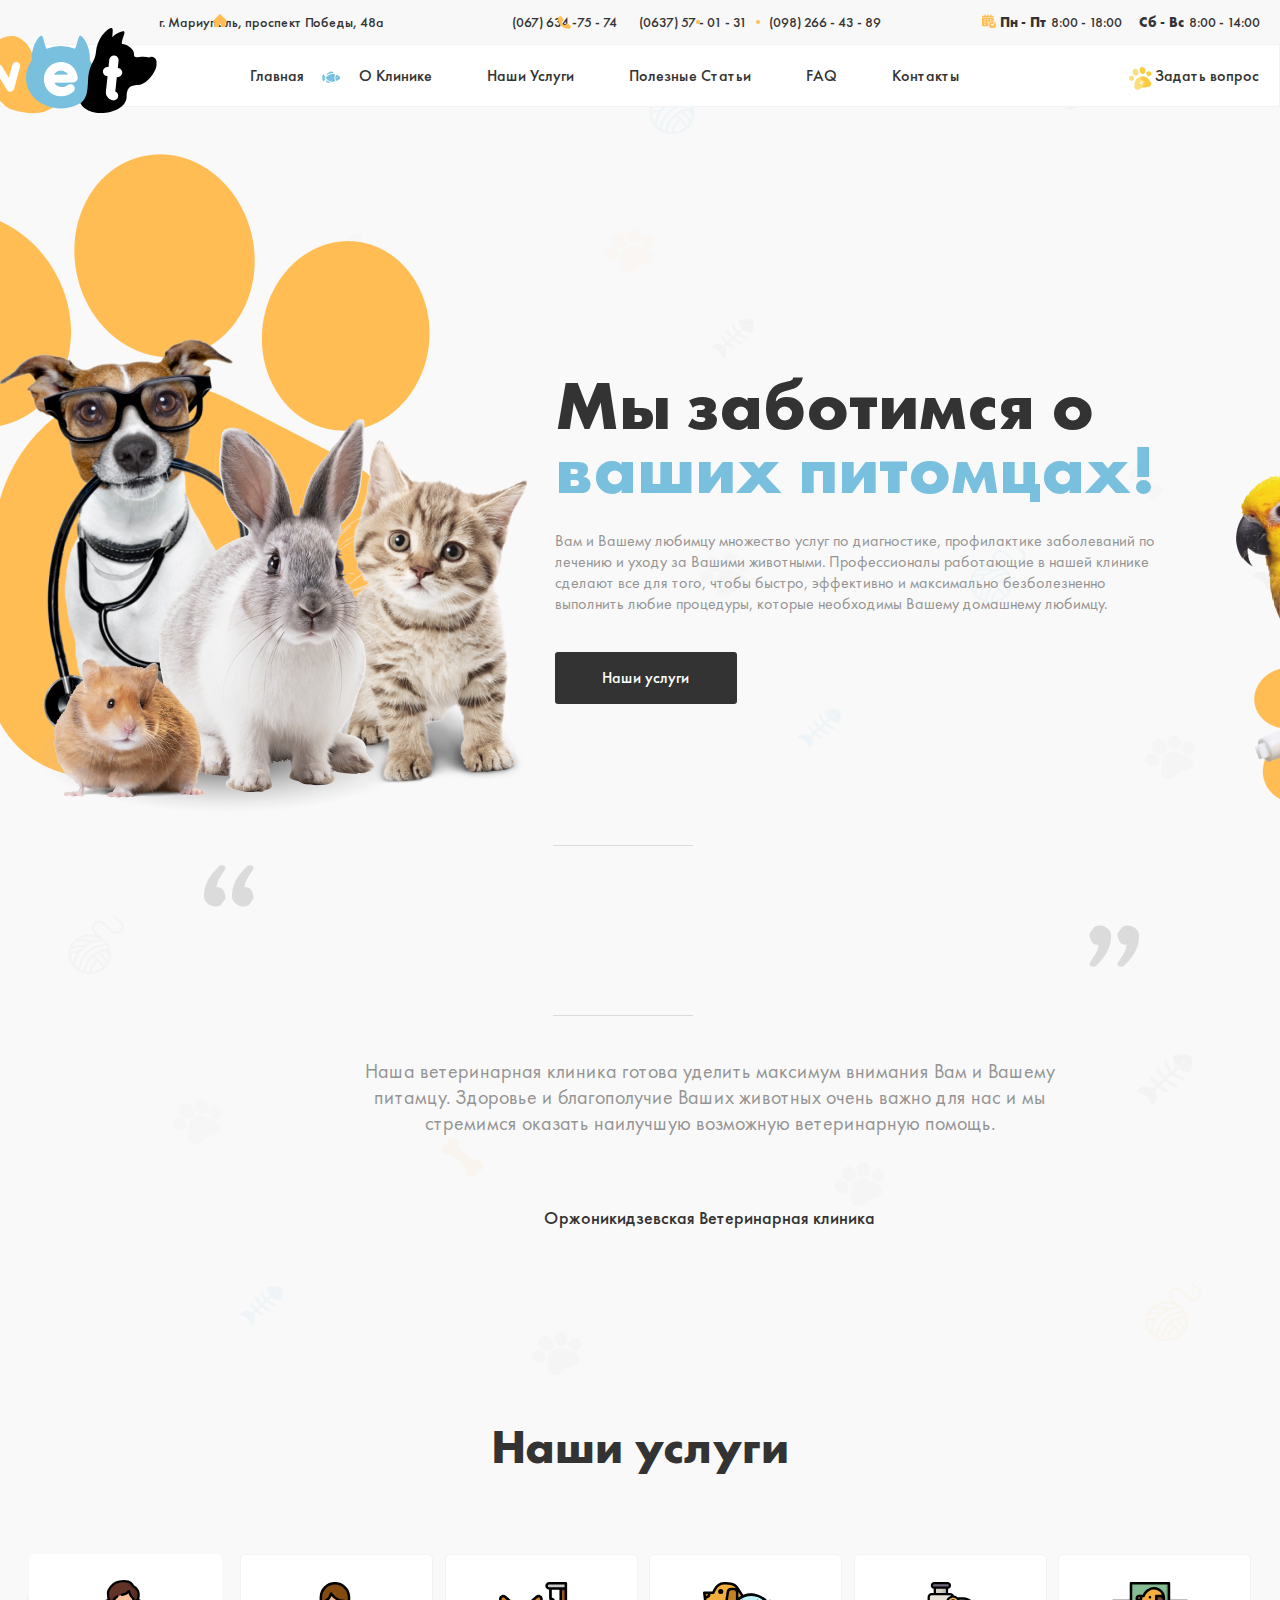
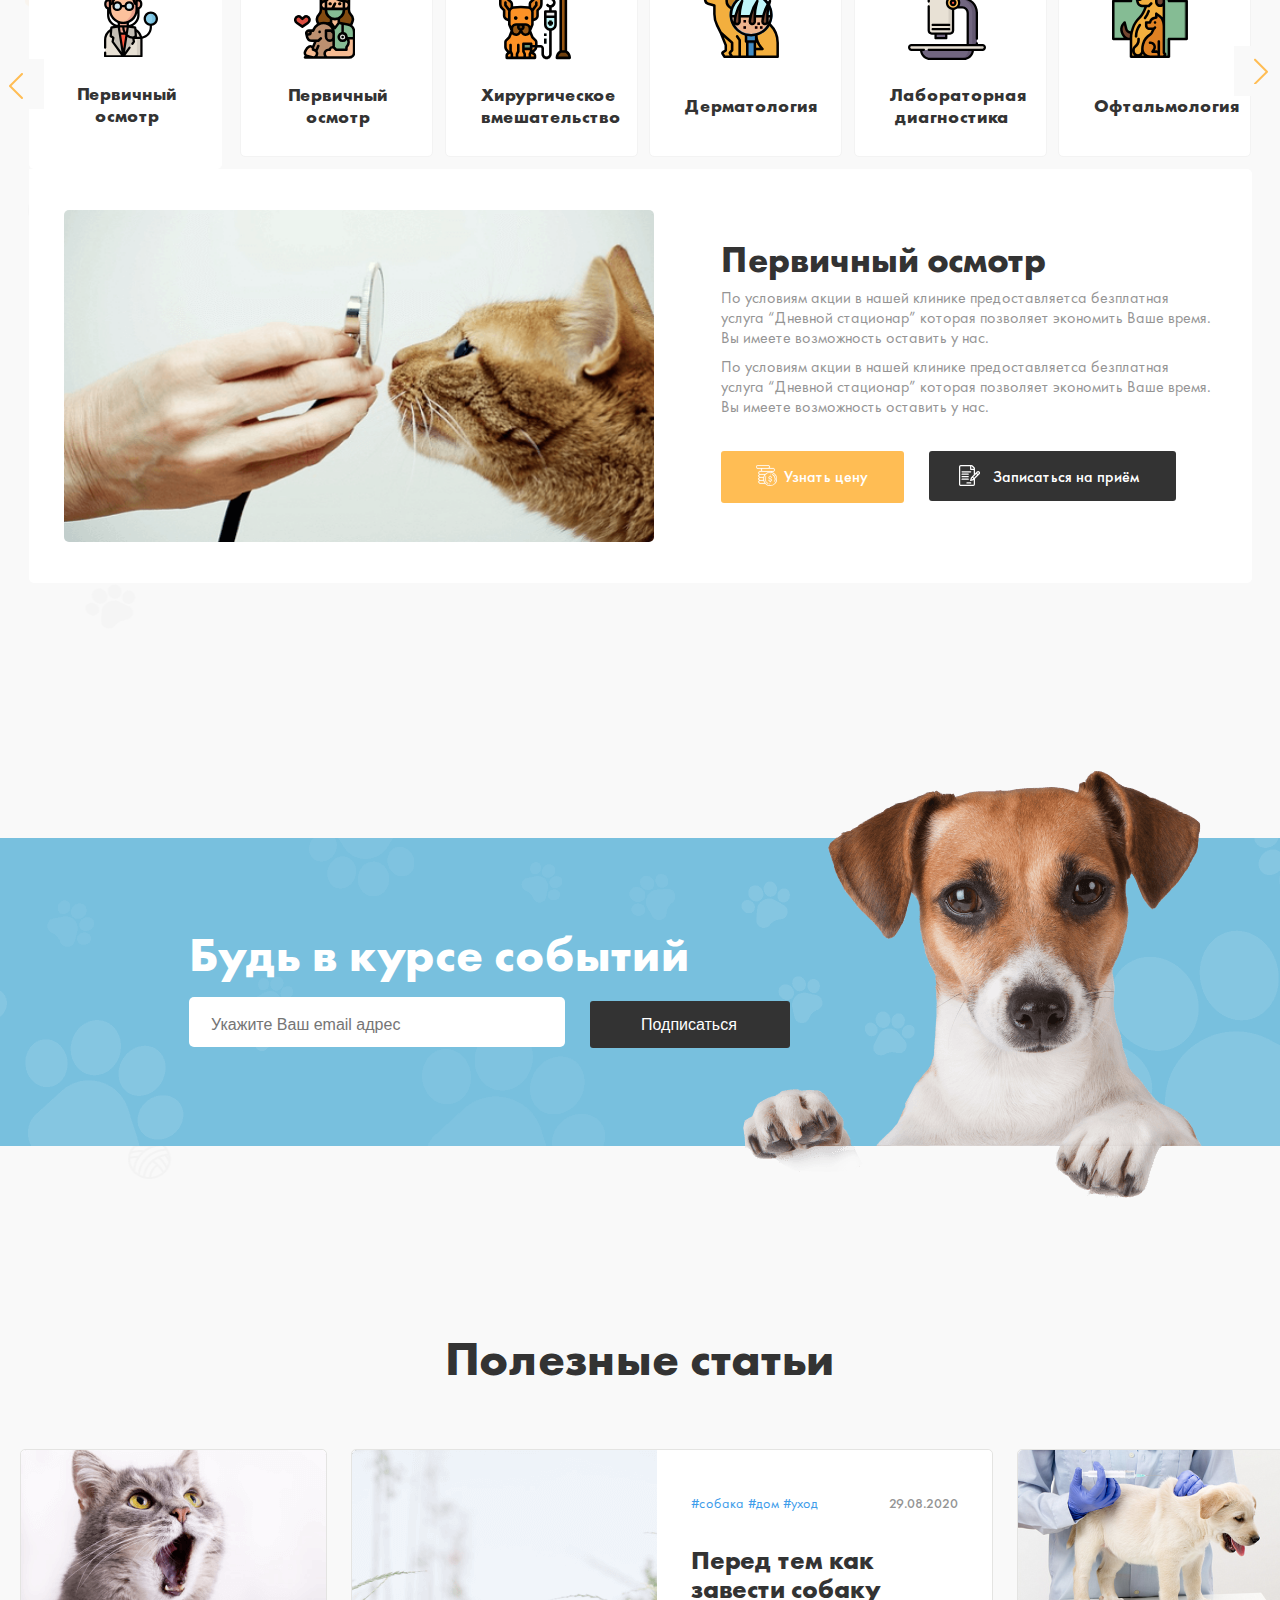
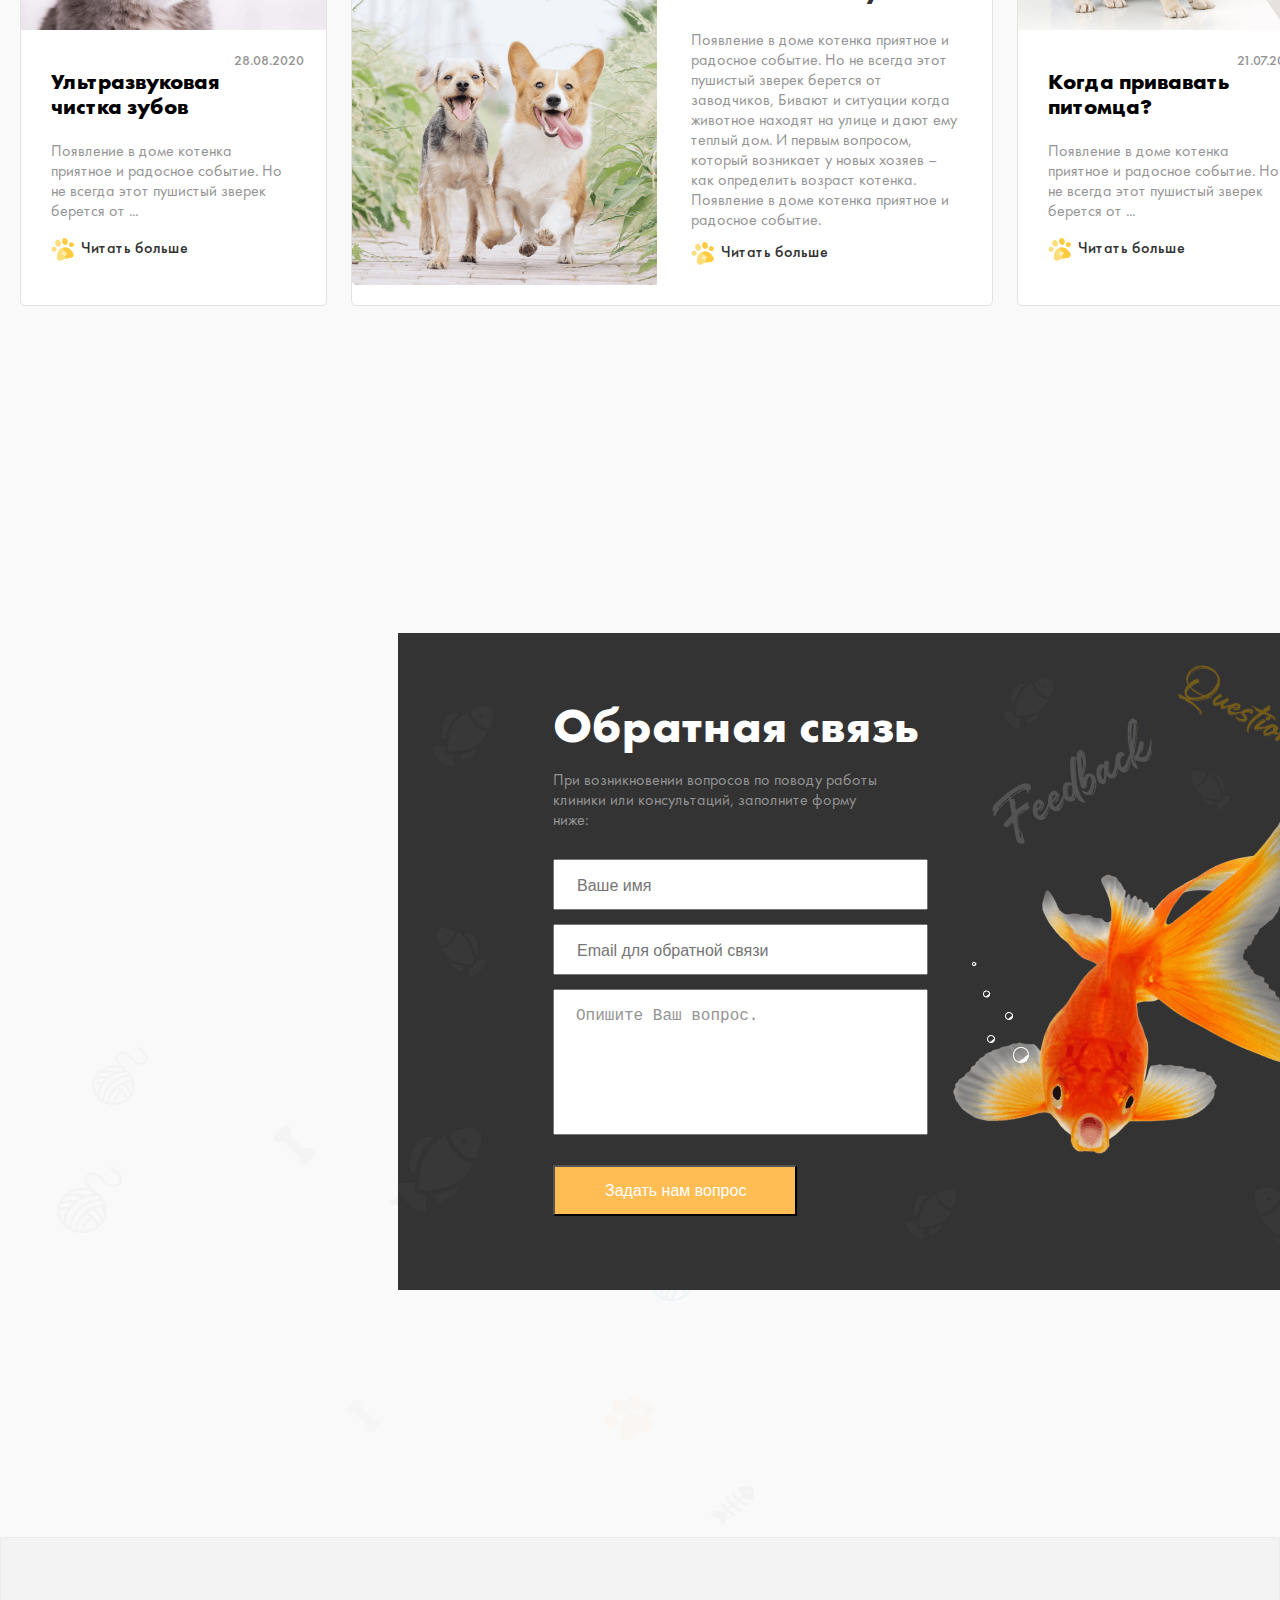
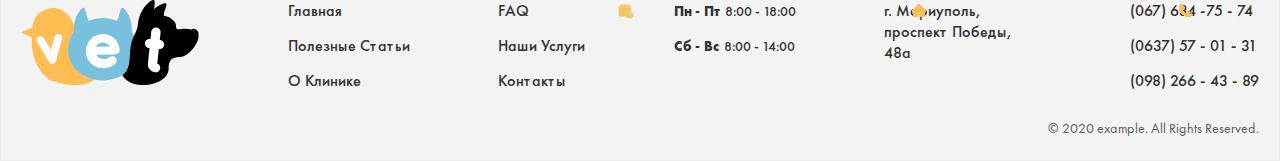
==== commit 20d5ad3a: "uz" ====
--- a/index.html
+++ b/index.html
@@ -5,8 +5,8 @@
   <meta http-equiv="X-UA-Compatible" content="IE=edge">
   <meta name="viewport" content="width=device-width, initial-scale=1.0">
   <!-- <link rel="stylesheet" href="./normalize.css"> -->
-  <!-- <link rel="stylesheet" href="./styles.css"> -->
-  <link rel="stylesheet" href="./mini.css">
+  <link rel="stylesheet" href="./styles.css">
+  <!-- <link rel="stylesheet" href="./mini.css"> -->
   <title>Vetrinary clinic</title>
 </head>
 <body>
--- a/styles.css
+++ b/styles.css
@@ -46,6 +46,9 @@
 
 /* Header started */
 .site-header {
+  position: fixed;
+  width: 100%;
+  z-index: 15;
   background-color: #fff;
 }
 .header-start {
@@ -313,7 +316,7 @@
 /* Hero section started  */
 
 .hero {
-  padding-top: 153px;
+  padding-top: 373px;
   padding-right: 97px;
   padding-bottom: 354px;
   background-position: calc(50% - 515px) calc(50% + -91px), calc(50% - -740px) calc(50% + 160px);
@@ -385,11 +388,11 @@
 /* Hero section finished */
 /* CONTACT INTRO STARTED */
 .intro {
-  padding-top: 111px;
-  background-image: url("./images/contactibg.png");
-  background-repeat: no-repeat;
-  background-size: contain;
-  background-position: calc(50% - -476px) calc(50% + 0px);
+  padding-top: 201px;
+  background-image: url("./images/bigdog.png");
+  background-repeat: no-repeat;
+  background-size: 487px 548px;
+  background-position: calc(50% - -476px) calc(50% + 100px);
 }
 .intro__wrapper {
   margin-left: 104px;
@@ -546,7 +549,7 @@
 }
 .site-faq__hero {
   margin-left: 195px;
-  padding-top: 118px;
+  padding-top: 280px;
   padding-bottom: 273px;
   background-image: url("./images/catfaq.png"), url("./images/birds.png");
   background-repeat: no-repeat;
@@ -742,8 +745,8 @@
 }
 .article-wrapper::before {
   position: absolute;
-  top: calc(25% - 115px);
-  left: calc(50% + -434px);
+  top: calc(25% - -640px);
+  left: calc(50% + -436px);
   width: 142px;
   height: 128px;
   background-image: url("./images/left.svg");
@@ -752,8 +755,8 @@
 }
 .article-wrapper::after {
   position: absolute;
-  top: calc(25% - 54px);
-  right: calc(50% + -580px);
+  top: calc(25% - -700px);
+  right: calc(50% + -591px);
   width: 142px;
   height: 128px;
   background-image: url("./images/right.svg");
@@ -777,8 +780,8 @@
 }
 .article-blockquote::before {
   position: absolute;
-  top: calc(25% - 124px);
-  left: calc(50% + -79px);
+  top: calc(25% - -620px);
+  left: calc(50% + -87px);
   width: 142px;
   height: 1px;
   background-image: url("./images/line.svg");
@@ -787,8 +790,8 @@
 }
 .article-blockquote::after {
   position: absolute;
-  top: calc(25% - -23px);
-  left: calc(50% + -79px);
+  top: calc(25% - -790px);
+  left: calc(50% + -87px);
   width: 142px;
   height: 1px;
   background-image: url("./images/line.svg");
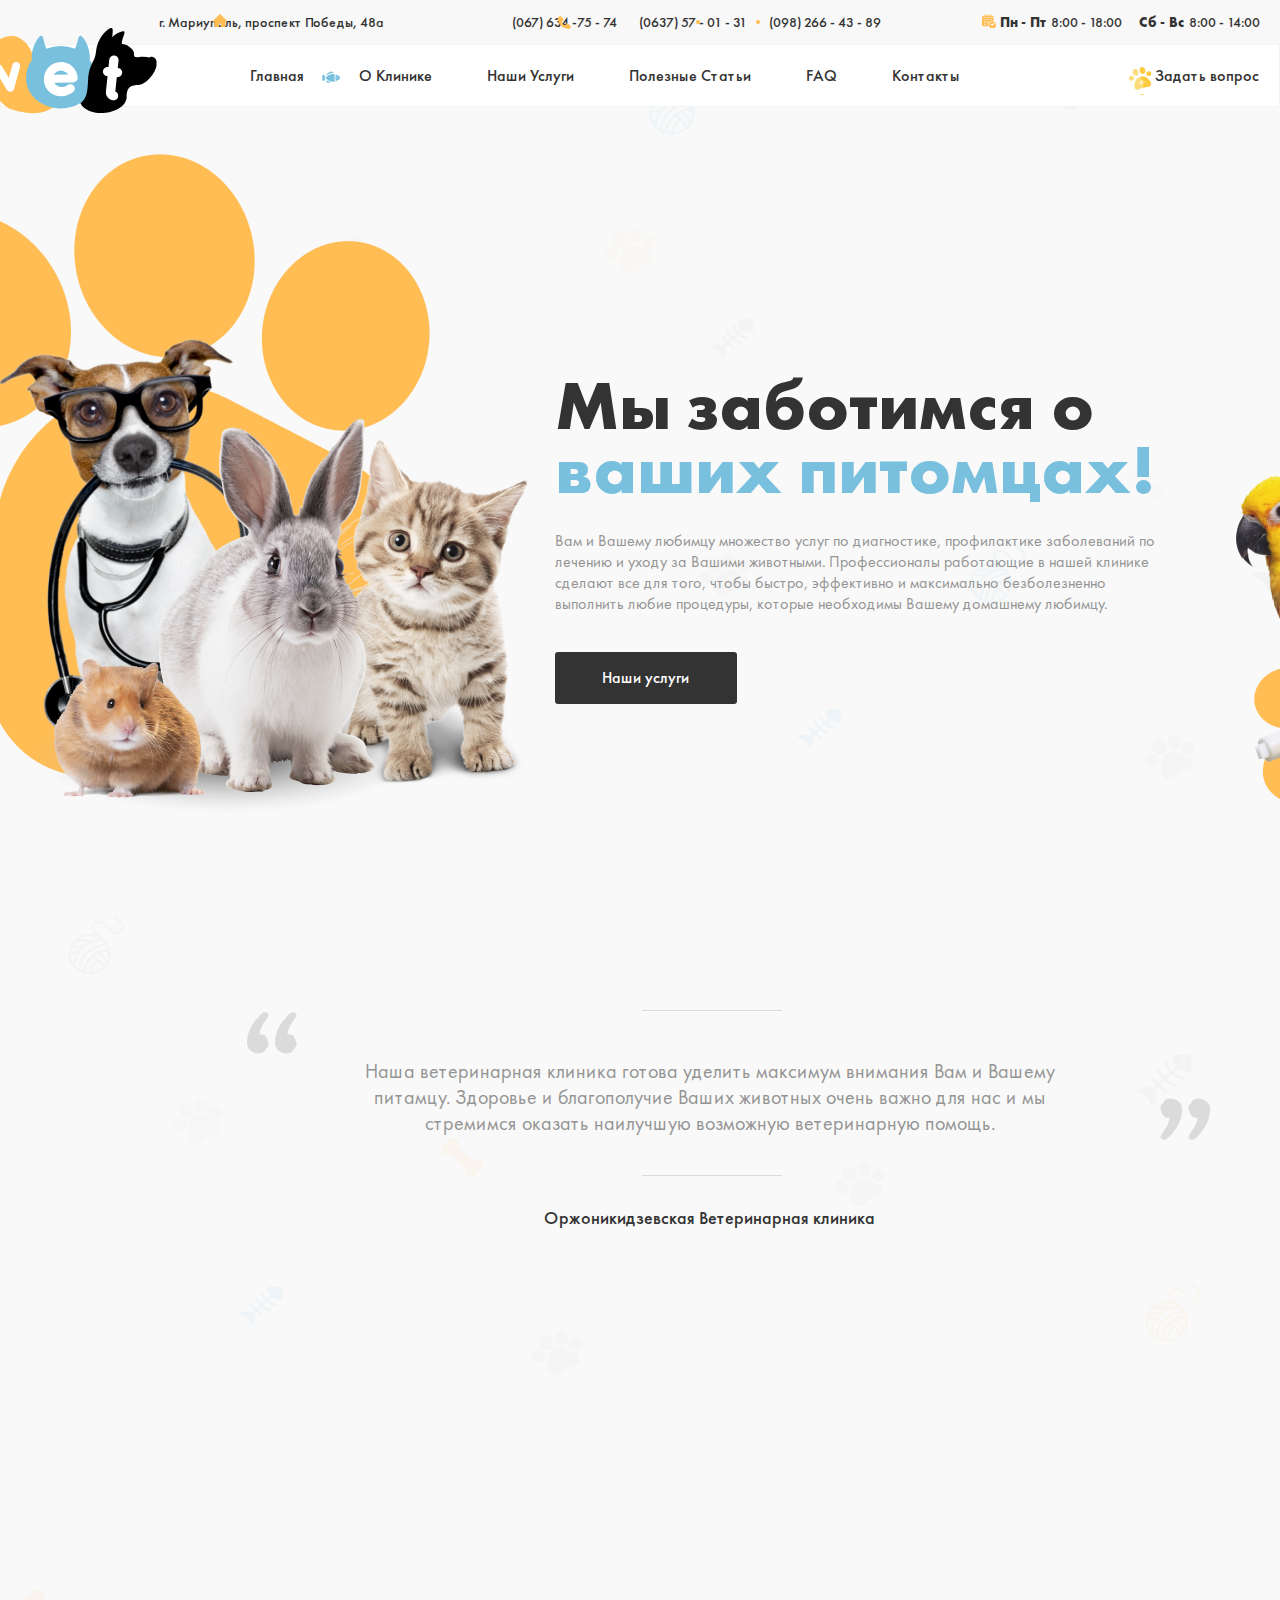
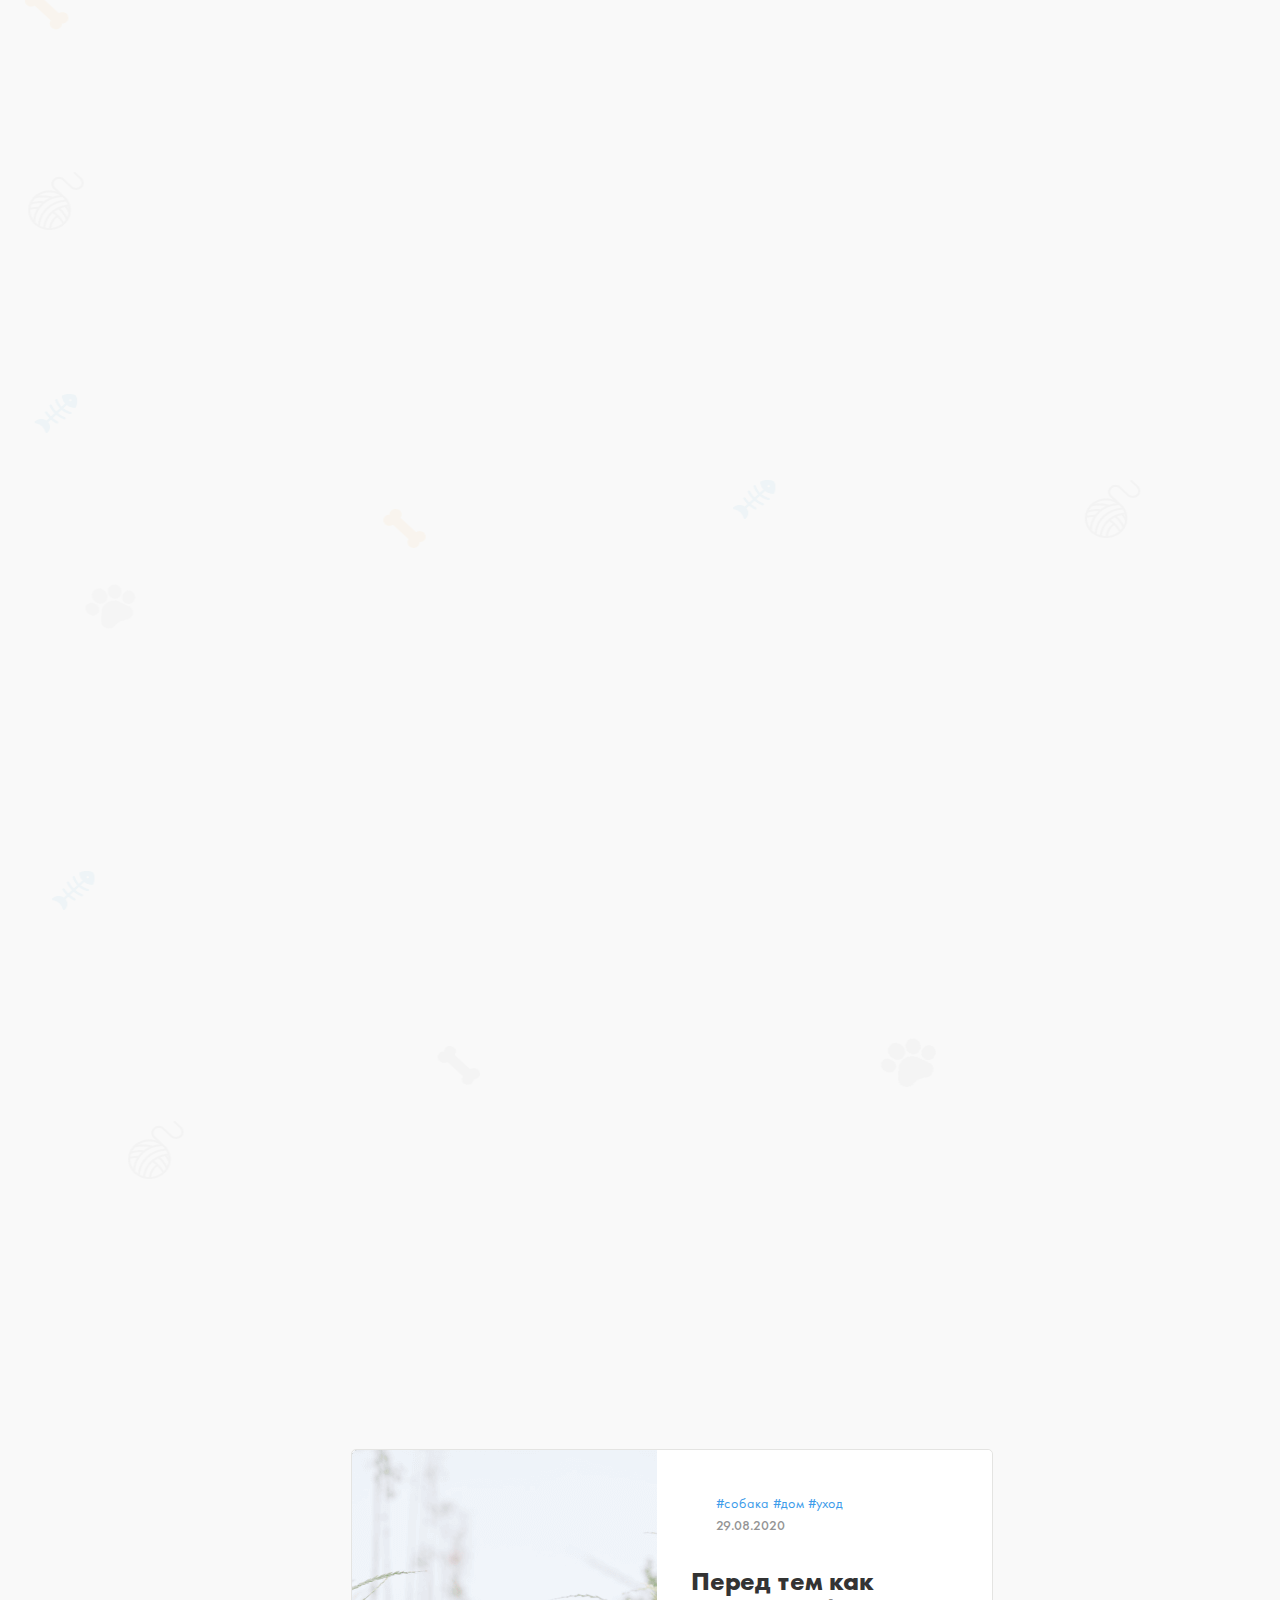
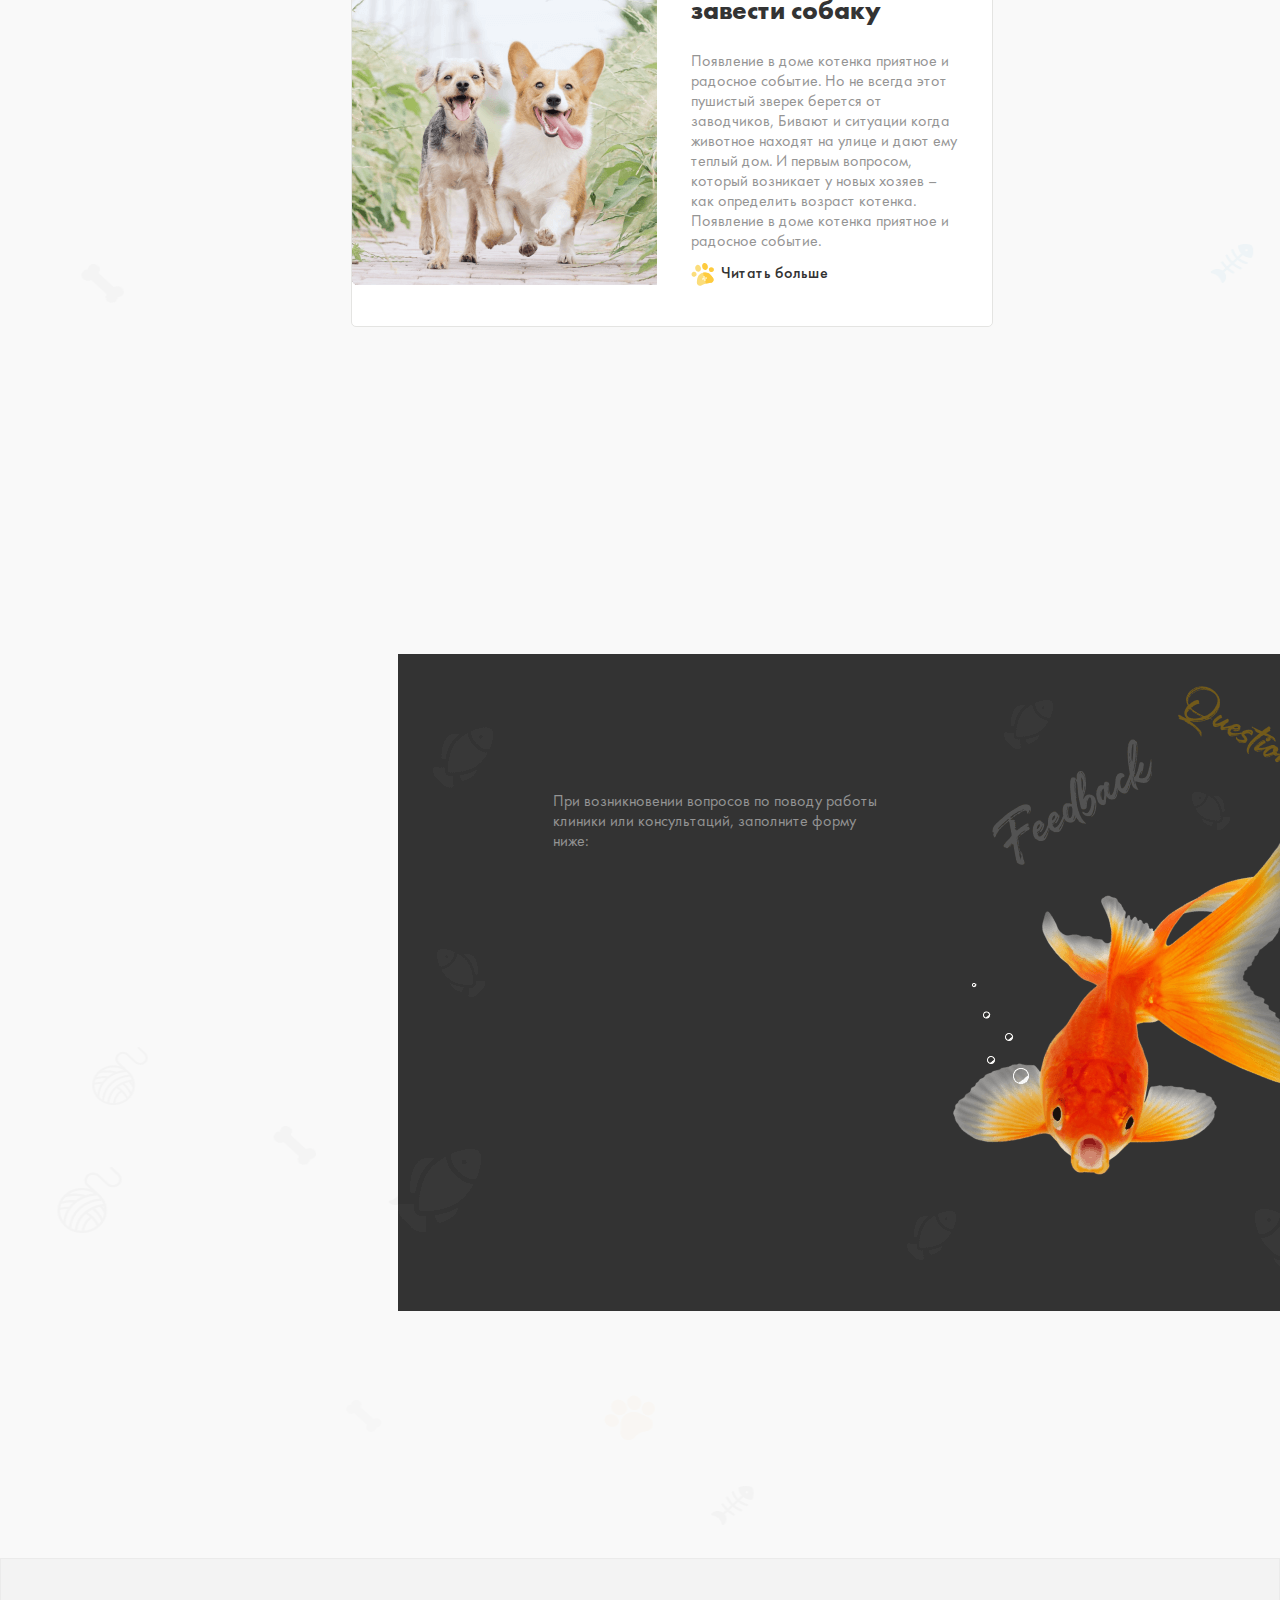
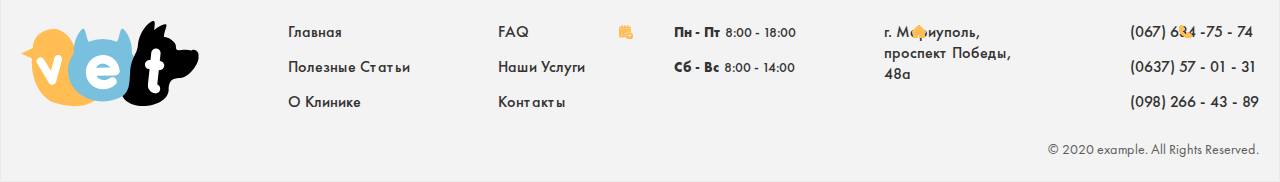
==== commit b4af8467: "initial commit" ====
--- a/index.html
+++ b/index.html
@@ -6,6 +6,7 @@
   <meta name="viewport" content="width=device-width, initial-scale=1.0">
   <!-- <link rel="stylesheet" href="./normalize.css"> -->
   <link rel="stylesheet" href="./styles.css">
+  <link rel="stylesheet" href="./aos.css">
   <!-- <link rel="stylesheet" href="./mini.css"> -->
   <title>Vetrinary clinic</title>
 </head>
@@ -54,7 +55,7 @@
                 <a href="#" class="nav-link">О Клинике</a>
               </li>
               <li class="nav-item">
-                <a href="#" class="nav-link">Наши Услуги</a>
+                <a href="services.html" class="nav-link">Наши Услуги</a>
               </li>
               <li class="nav-item">
                 <a href="#" class="nav-link">Полезные Статьи</a>
@@ -99,9 +100,9 @@
     </div>
     <!-- Article section finished  -->
     <!-- Servise section started  -->
-    <section class="services">
-      <div class="container">
-        <h2 class="services-title">Наши услуги</h2>
+    <section class="services" data-aos="fade-up" data-aos-duration="2000">
+      <div class="container">
+        <h2 class="services-title" data-aos="fade-up"  data-aos-duration="1500">Наши услуги</h2>
         <div class="services-wrapper">
           <button type="button" class="services-button"></button>
           <ol class="services-list">
@@ -152,7 +153,7 @@
     </section>
     <!-- Servise section finished  -->
     <!-- Article subscript started  -->
-    <article class="article-subscript">
+    <article class="article-subscript" data-aos="zoom-in"  data-aos-duration="1500">
       <div class="container">
         <div class="subscript-wrapper">
           <h2 class="subscript-title">Будь в курсе событий</h2>
@@ -166,9 +167,9 @@
     <!-- Article subscript finished  -->
     <section class="useful">
       <div class="container">
-        <h2 class="useful-title">Полезные статьи</h2>
+        <h2 class="useful-title" data-aos="zoom-in-up">Полезные статьи</h2>
         <ul class="useful-list">
-          <li class="useful-item active-list__item">
+          <li class="useful-item active-list__item" data-aos="fade-right"  data-aos-duration="1000">
             <img src="./images/cattt.png" width="305" height="180" alt="cat's image" class="useful-image">
             <div class="useful-wrap">
               <time datetime="2020-08-28" class="useful-time">28.08.2020</time>
@@ -205,7 +206,7 @@
               </li>
             </ul>
           </li>
-          <li class="useful-item">
+          <li class="useful-item" data-aos="fade-left"  data-aos-duration="1000">
             <img src="./images/muolaja.png" width="305" height="180" alt="treatment's image" class="useful-image">
             <div class="useful-wrap">
               <time datetime="2020-07-21" class="useful-time">21.07.2020</time>
@@ -226,16 +227,16 @@
         <div class="contact-wrapper">
           <div class="frame-wrap"><iframe src="https://www.google.com/maps/embed?pb=!1m18!1m12!1m3!1d2715.565682645302!2d37.642411599999996!3d47.1075844!2m3!1f0!2f0!3f0!3m2!1i1024!2i768!4f13.1!3m3!1m2!1s0x40e6e6701cd9c691%3A0xe9b99fd0268f089c!2z0L_RgNC-0YHQvy4g0J_QvtCx0LXQtNGLLCA0ONCwLCDQnNCw0YDQuNGD0L_QvtC70YwsINCU0L7QvdC10YbQutCw0Y8g0L7QsdC70LDRgdGC0YwsINCj0LrRgNCw0LjQvdCwLCA4NzUwMA!5e0!3m2!1sru!2s!4v1688660190883!5m2!1sru!2s" width="462" height="652" style="border:0;" allowfullscreen="" loading="lazy" referrerpolicy="no-referrer-when-downgrade"></iframe></div>
           <div class="contact-wrap">
-            <h2 class="contact-title">Обратная связь</h2>
+            <h2 data-aos="zoom-in-down"  data-aos-duration="1000" class="contact-title">Обратная связь</h2>
             <div class="text-wrap">
               <p class="contact-text">При возникновении вопросов по поводу работы клиники или консультаций, заполните форму ниже:</p>
             </div>
             <form action="https://echo.htmlacademy.ru" method="POST" autocomplete="off" class="contact-form">
-              <input type="text"
+              <input data-aos="fade-right"  data-aos-duration="1000" type="text"
               placeholder="Ваше имя" name="user_name" aria-label="user name" class="contact-input" required>
-              <input type="email" name="user_email" aria-label="user email" placeholder="Email для обратной связи" class="contact-input" required>
-              <textarea name="user_feedback" aria-label="user feedback" cols="30" rows="10" class="contact-textarea" placeholder="Опишите Ваш вопрос."></textarea>
-              <button type="submit" class="contact-button">Задать нам вопрос</button>
+              <input data-aos="fade-left"  data-aos-duration="1000" type="email" name="user_email" aria-label="user email" placeholder="Email для обратной связи" class="contact-input" required>
+              <textarea data-aos="fade-right"  data-aos-duration="1000" name="user_feedback" aria-label="user feedback" cols="30" rows="10" class="contact-textarea" placeholder="Опишите Ваш вопрос."></textarea>
+              <button data-aos="fade-left"  data-aos-duration="1000" type="submit" class="contact-button">Задать нам вопрос</button>
             </form>
           </div>
         </div>
@@ -266,7 +267,7 @@
             <a href="faq.html" class="item-link">FAQ</a>
           </li>
           <li class="footer-item">
-            <a href="#" class="item-link">Наши Услуги</a>
+            <a href="services.html" class="item-link">Наши Услуги</a>
           </li>
           <li class="footer-item">
             <a href="./contact.html" class="item-link">Контакты</a>
@@ -302,7 +303,10 @@
       <p class="footer-desc">© 2020 example. All Rights Reserved.</p>
     </div>
   </footer>
-
+<script src="./aos.js"></script>
+<script>
+  AOS.init();
+</script>
 
 </body>
 </html>--- a/styles.css
+++ b/styles.css
@@ -47,6 +47,7 @@
 /* Header started */
 .site-header {
   position: fixed;
+  top: 0;
   width: 100%;
   z-index: 15;
   background-color: #fff;
@@ -299,10 +300,9 @@
 }
 .header-end__link::before {
   position: absolute;
-  right: 103px;
   right: 107px;
   width: 25px;
-  height: 25px;
+  height: 30px;
   background-image: url("./images/dog.svg");
   content: "";
 }
@@ -314,7 +314,6 @@
 }
 /* Header finished  */
 /* Hero section started  */
-
 .hero {
   padding-top: 373px;
   padding-right: 97px;
@@ -389,10 +388,11 @@
 /* CONTACT INTRO STARTED */
 .intro {
   padding-top: 201px;
+  padding-bottom: 40px;
   background-image: url("./images/bigdog.png");
   background-repeat: no-repeat;
   background-size: 487px 548px;
-  background-position: calc(50% - -476px) calc(50% + 100px);
+  background-position: calc(50% - -476px) calc(50% + 52px);
 }
 .intro__wrapper {
   margin-left: 104px;
@@ -492,10 +492,10 @@
 /* CONTACT INTRO FINISHED */
 /* SEARCH SECTION STARTED */
 .search {
-  padding-top: 395px;
+  padding-top: 350px;
   padding-bottom: 206px;
   background-image: url("./images/bgbgbg.svg");
-  background-position: calc(50% - -194px) calc(50% + -303px);
+  background-position: calc(50% - -194px) calc(50% + -323px);
   background-repeat: no-repeat;
   background-size: 934px 329px;;
 }
@@ -545,16 +545,14 @@
 /* SEARCH SECTION FINISHED */
 /* FAQ PAGE STYLES */
 /* hero section started */
-.site-faq {
-}
 .site-faq__hero {
   margin-left: 195px;
-  padding-top: 280px;
+  padding-top: 234px;
   padding-bottom: 273px;
   background-image: url("./images/catfaq.png"), url("./images/birds.png");
   background-repeat: no-repeat;
   background-size: 569px 466px, 654px 640px;
-  background-position: calc(50% - -414px) calc(50% + -595px), calc(50% - -407px) calc(50% + 499px);
+  background-position: calc(50% - -432px) calc(50% + -534px), calc(50% - -407px) calc(50% + 490px);
 
 }
 .site-faq__wrapper {
@@ -733,20 +731,456 @@
   line-height: 20px;
 }
 /* hero section finished  */
+/* FAQ FINISHED */
+/* SERVICES STARTED  */
+.servises {
+  padding-top: 212px;
+  padding-bottom: 169px;
+  background-image: url("./images/tuti.png");
+  background-position: calc(50% - -479px) calc(50% + -699px);
+  background-size: 435px 435px;
+  background-repeat: no-repeat;
+}
+.servises__wrapper {
+  margin-bottom: 140px;
+  width: 447px;
+  margin-left: 112px;
+}
+.servises__title {
+  margin-top: 0;
+  margin-bottom: 21px;
+  color: #333;
+  font-size: 70px;
+  font-weight: 700;
+  line-height: 64px;
+}
+.servises__desc {
+  margin-top: 0;
+  color: #949494;
+  font-size: 16px;
+  font-weight: 400;
+  line-height: 20px;
+}
+.servises__parent {
+  position: relative;
+  display: grid;
+  grid-template-rows: repeat(3, 420px);
+  grid-template-columns: repeat(4, 305px);
+  row-gap: 34px;
+  column-gap: 30px;
+}
+.servises__child {
+  padding: 157px 22px 45px 54px;
+  background-image: url("./images/itpanja.svg");
+  background-repeat: no-repeat;
+  background-position: calc(50% - -83px) calc(50% + -151px);
+  border-radius: 5px;
+  background-color: #fff;
+  transition: box-shadow 0.3s ease;
+}
+.servises__child:hover {
+  box-shadow: 0px 0px 15px 1px rgba(34, 60, 80, 0.24);
+  transition: box-shadow 0.3s ease;
 
+}
+.servises__child:nth-child(1)::before {
+  position: absolute;
+  top: 58px;
+  width: 54px;
+  height: 77px;
+  background-image: url("./images/doctor-male.svg");
+  content: "";
+}
+.servises__child:nth-child(2)::before {
+  position: absolute;
+  top: 58px;
+  width: 61px;
+  height: 77px;
+  background-image: url("./images/twoo.svg");
+  content: "";
+}
+.servises__child:nth-child(3)::before {
+  position: absolute;
+  top: 58px;
+  width: 72px;
+  height: 77px;
+  background-image: url("./images/three.svg");
+  content: "";
+}
+.servises__child:nth-child(4)::before {
+  position: absolute;
+  top: 58px;
+  width: 76px;
+  height: 76px;
+  background-image: url("./images/four.svg");
+  content: "";
+}
+.servises__child:nth-child(5)::before {
+  position: absolute;
+  top: 506px;
+  left: 58px;
+  width: 78px;
+  height: 78px;
+  background-image: url("./images/fife.svg");
+  background-repeat: no-repeat;
+  content: "";
+}
+.servises__child:nth-child(6)::before {
+  position: absolute;
+  top: 506px;
+  left: 390px;
+  width: 76px;
+  height: 76px;
+  background-image: url("./images/six.svg");
+  background-repeat: no-repeat;
+  content: "";
+}
+.servises__child:nth-child(7)::before {
+  position: absolute;
+  top: 506px;
+  left: 725px;
+  width: 77px;
+  height: 77px;
+  background-image: url("./images/seven.svg");
+  content: "";
+}
+.servises__child:nth-child(8)::before {
+  position: absolute;
+  top: 506px;
+  right: 197px;
+  width: 40px;
+  height: 77px;
+  background-image: url("./images/nayt.svg");
+  content: "";
+}
+.servises__child:nth-child(9)::before {
+  position: absolute;
+  bottom: 287px;
+  width: 87px;
+  height: 78px;
+  background-image: url("./images/eyn.svg");
+  content: "";
+}
+.servises__child:nth-child(10)::before {
+  position: absolute;
+  bottom: 287px;
+  width: 68px;
+  height: 77px;
+  background-image: url("./images/ten.svg");
+  content: "";
+}
+.servises__child:nth-child(11)::before {
+  position: absolute;
+  bottom: 287px;
+  width: 78px;
+  height: 78px;
+  background-image: url("./images/elevn.svg");
+  content: "";
+}
+.servises__child:nth-child(12)::before {
+  position: absolute;
+  bottom: 287px;
+  width: 77px;
+  height: 77px;
+  background-image: url("./images/twelw.svg");
+  content: "";
+}
+
+.servises__subtitle {
+  margin-top: 0;
+  margin-bottom: 14px;
+  color: #333;
+  font-size: 32px;
+  font-weight: 500;
+  line-height: 34px;
+}
+.servises__text {
+  margin-top: 0;
+  margin-bottom: 26px;
+  color: #949494;
+  font-size: 16px;
+  font-weight: 400;
+  line-height: 20px;
+}
+.servises__link {
+  display: inline-block;
+  width: 156px;
+  text-align: center;
+  padding: 15px 30px;
+  color: #fff;
+  font-size: 16px;
+  font-weight: 400;
+  line-height: normal;
+  border-radius: 3px;
+  background: #ffbd54;
+  text-decoration: none;
+  transition: background-color 0.3s linear;
+}
+.servises__link:hover {
+  background-color: #000;
+  transition: color 0.3s linear;
+}
+.servises__link--active {
+  background-color: #78c0de;
+}
+/* SERVICES FINISHED  */
+/* MEDICAL  */
+/* medical section started  */
+.medical {
+  padding-top: 597px;
+  padding-bottom: 174px;
+  margin-top: 100px;
+  background-image: url("./images/osmotrbg.png");
+  background-size: contain;
+  background-repeat: no-repeat;
+}
+.medical__wrapper {
+  display: flex;
+}
+.medical__list {
+  margin-left: 200px;
+  margin-right: 170px;
+  margin-top: 0;
+  margin-top: 0;
+  padding-left: 0;
+  list-style: none;
+}
+.medical__item {
+  position: relative;
+}
+.medical__link {
+  margin-bottom: 33px;
+  display: inline-block;
+  color: #949494;
+  font-size: 14px;
+  font-weight: 400;
+  line-height: normal;
+  text-decoration: none;
+}
+.medical__desc {
+  display: inline;
+  margin-top: 0;
+  margin-bottom: 33px;
+  color: #333;
+  font-size: 14px;
+  font-weight: 400;
+  line-height: normal;
+}
+.medical__title {
+  margin-top: 0;
+  margin-bottom: 28px;
+  color: #333;
+  font-size: 70px;
+  font-style: normal;
+  font-weight: 700;
+  line-height: 64px;
+}
+.medical__span {
+  color: #ffbd54;
+  font-size: 70px;
+  font-weight: 700;
+  line-height: 64px;
+}
+.medical__wrap {
+  width: 638px;
+}
+.medical__text {
+  margin-top: 0;
+  margin-bottom: 22px;
+  color: #949494;
+  font-size: 16px;
+  font-weight: 400;
+  line-height: 20px;
+}
+.medical__wrap--inner {
+  width: 492px;
+}
+.medical__text--active {
+  margin-bottom: 64px;
+}
+.medical__endlink {
+  margin-right: 21px;
+  padding: 15px 36px 16px 63px;
+  color: #fff;
+  font-size: 16px;
+  line-height: normal;
+  border-radius: 3px;
+  background-color: #ffbd54;
+  text-decoration: none;
+  transition: color 0.3s linear, background-color 0.3s linear, opacity 0.3s linear;
+}
+.medical__endlink:hover {
+  background-color: #000;
+}
+.medical__endlink::before {
+  position: absolute;
+  top: 678px;
+  left: 33px;
+  width: 21px;
+  height: 21px;
+  background-image: url("./images/top.svg");
+  background-repeat: no-repeat;
+  color: #000;
+  content: "";
+}
+.medical__endlink--active {
+  padding: 15px 37px 14px 64px;
+  border-radius: 3px;
+  background-color: #333;
+}
+.medical__endlink--active:hover {
+  background-color: #ffbd54;
+}
+.medical__endlink--active::before {
+  position: absolute;
+  top: 678px;
+  left: 218px;
+  width: 21px;
+  height: 21px;
+  background-image: url("./images/end.svg");
+  background-repeat: no-repeat;
+  content: "";
+}
+.inner-list {
+  margin-top: 0;
+  margin-bottom: 0;
+  padding-left: 0;
+  list-style: none;
+}
+.inner-list__item {
+  border-radius: 5px;
+  border: 1px solid #e4e4e2;
+}
+.item__wrapper {
+  position: relative;
+  width: 305px;
+  padding: 19px 27px 40px 30px;
+}
+.item__wrap {
+  width: 245px;
+}
+.item:not(:last-child) {
+  margin-bottom: 11px;
+}
+.item__image {
+  margin-bottom: 21px;
+}
+.item__time {
+  margin-bottom: 3px;
+  display: block;
+  text-align: right;
+  color: #949494;
+  font-size: 14px;
+  line-height: normal;
+}
+.item__title {
+  margin-top: 0;
+  margin-bottom: 13px;
+  color: #000;
+  font-size: 24px;
+  font-weight: 700;
+  line-height: 25px;
+}
+.item__desc {
+  margin-top: 0;
+  margin-bottom: 32px;
+  color: #949494;
+  font-size: 16px;
+  font-weight: 400;
+  line-height: 20px;
+}
+.item__link {
+  margin-left: 25px;
+  display: block;
+  color: #333;
+  font-size: 16px;
+  line-height: normal;
+  text-decoration: none;
+}
+.item__link::before {
+  position: absolute;
+  top: 191px;
+  right: 256px;
+  width: 25px;
+  height: 30px;
+  /* background-image: url("./images/dog.svg"); */
+  content: "";
+}
+/* medical section finished  */
+/* Questions section article  */
+.questions {
+  padding: 64px 591px 65px 177px;
+  background-image: url("./images/questionsbg.svg");
+  background-size: contain;
+}
+.questions__wrapper {
+  display: flex;
+}
+.questions__wrap {
+}
+.questions__titele {
+  margin-top: 0;
+  margin-bottom: 8px;
+  color: #fff;
+  font-size: 56px;
+  font-weight: 700;
+  line-height: 62px;
+}
+.questions__text {
+  margin-top: 0;
+  color: #FFF;
+  font-size: 26px;
+  line-height: 30px;
+}
+.questions__forma {
+}
+.questions__form {
+}
+.questions__input {
+  width: 335px;
+  padding: 16px  22px;
+  margin-bottom: 13px;
+  display: block;
+  color: #949494;
+  font-size: 16px;
+  font-weight: 400;
+  line-height: normal;
+  background-color: #fff;
+}
+.questions__input--active {
+  padding: 16px 22px;
+}
+.questions__textarea {
+  margin-bottom: 26px;
+  color: #949494;
+  font-size: 16px;
+  font-weight: 400;
+  line-height: normal;
+  background-color: #fff;
+}
+.questions__button {
+  padding: 15px 49px 14px 50px;
+  display: block;
+  color: #fff;
+  font-size: 16px;
+  line-height: normal;
+  background-color: #000;
+}
+/* Questions section finished  */
 /* Article section started  */
 .wrap-article {
   padding-bottom: 191px;
 }
 .article-wrapper {
+  position: relative;
   width: 753px;
   margin-left: 313px;
   margin-right: 244px;
 }
 .article-wrapper::before {
   position: absolute;
-  top: calc(25% - -640px);
-  left: calc(50% + -436px);
+  top: calc(50% - 132px);
+  left: calc(50% + -463px);
   width: 142px;
   height: 128px;
   background-image: url("./images/left.svg");
@@ -755,8 +1189,8 @@
 }
 .article-wrapper::after {
   position: absolute;
-  top: calc(25% - -700px);
-  right: calc(50% + -591px);
+  top: calc(25% - 3px);
+  right: calc(50% + -592px);
   width: 142px;
   height: 128px;
   background-image: url("./images/right.svg");
@@ -780,8 +1214,8 @@
 }
 .article-blockquote::before {
   position: absolute;
-  top: calc(25% - -620px);
-  left: calc(50% + -87px);
+  top: calc(25% - 91px);
+  left: calc(50% + -68px);
   width: 142px;
   height: 1px;
   background-image: url("./images/line.svg");
@@ -790,8 +1224,8 @@
 }
 .article-blockquote::after {
   position: absolute;
-  top: calc(25% - -790px);
-  left: calc(50% + -87px);
+  top: calc(25% - -74px);
+  left: calc(50% + -68px);
   width: 142px;
   height: 1px;
   background-image: url("./images/line.svg");
